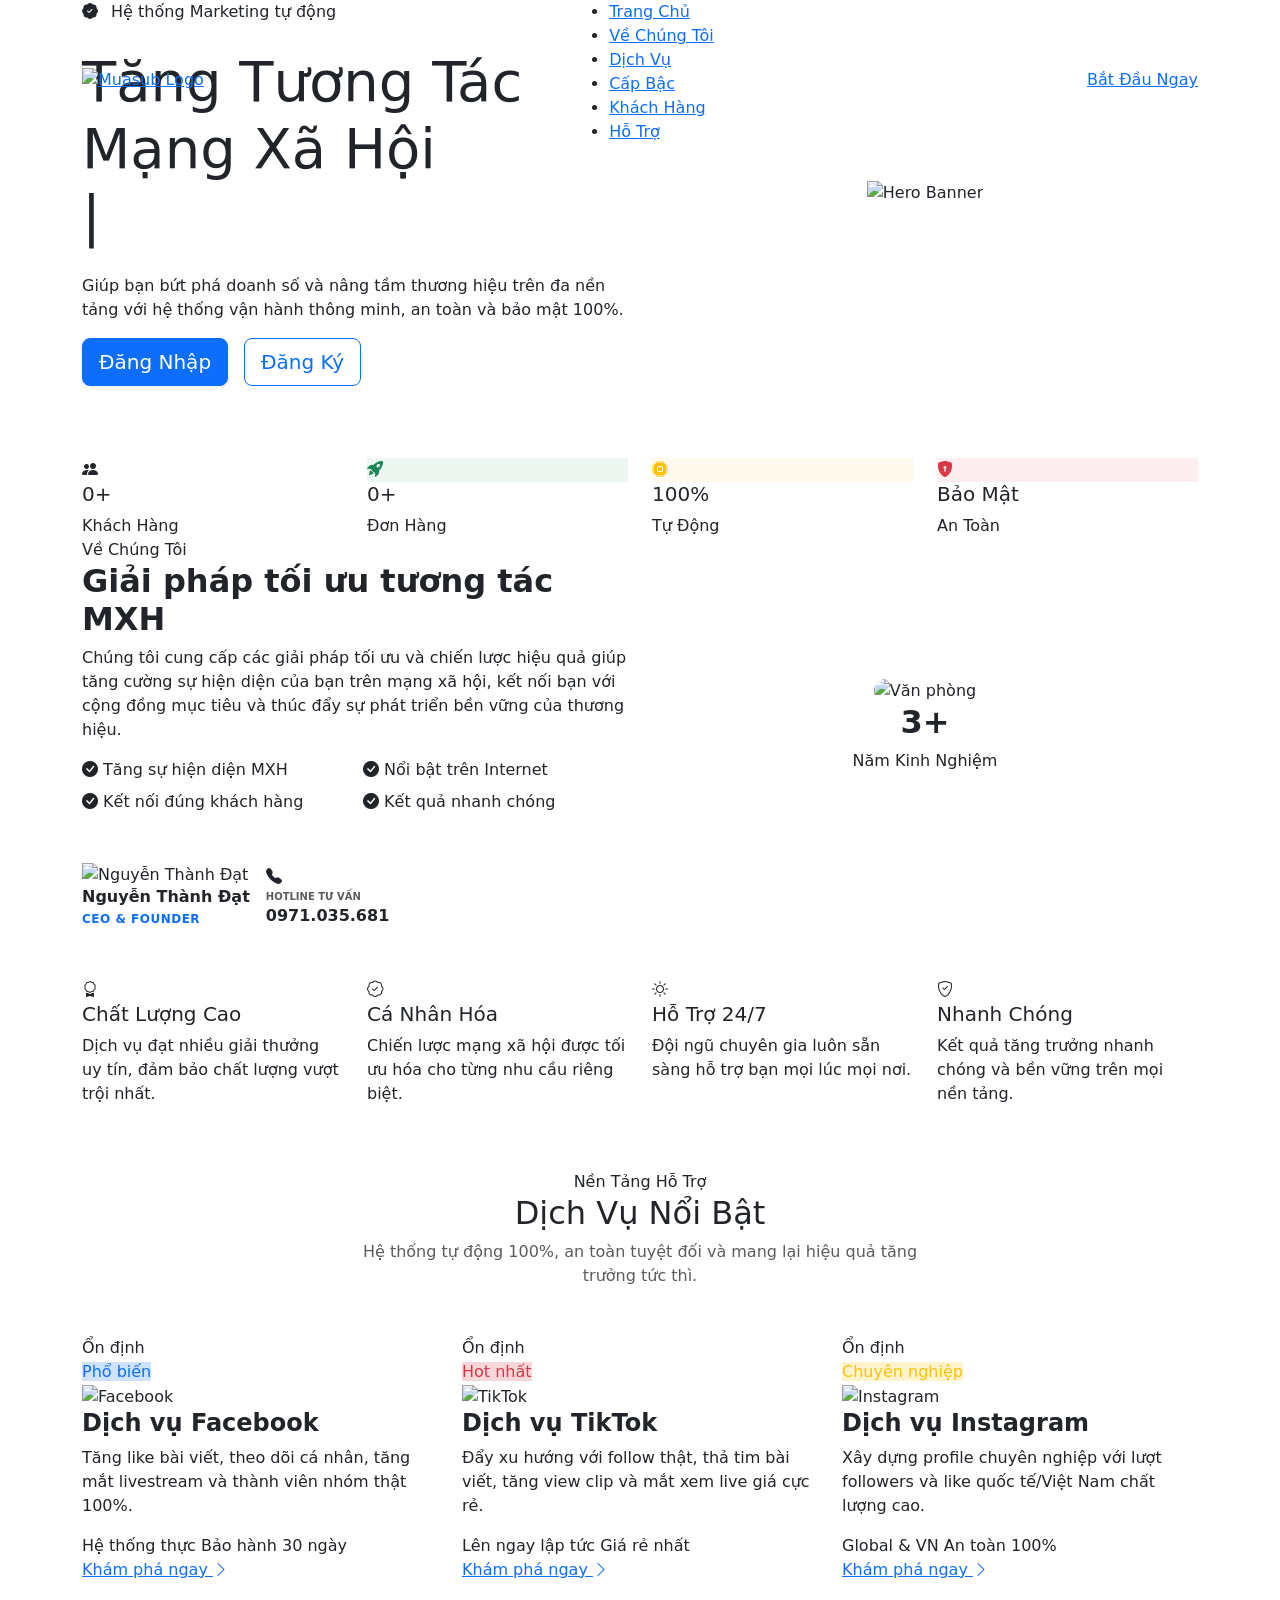
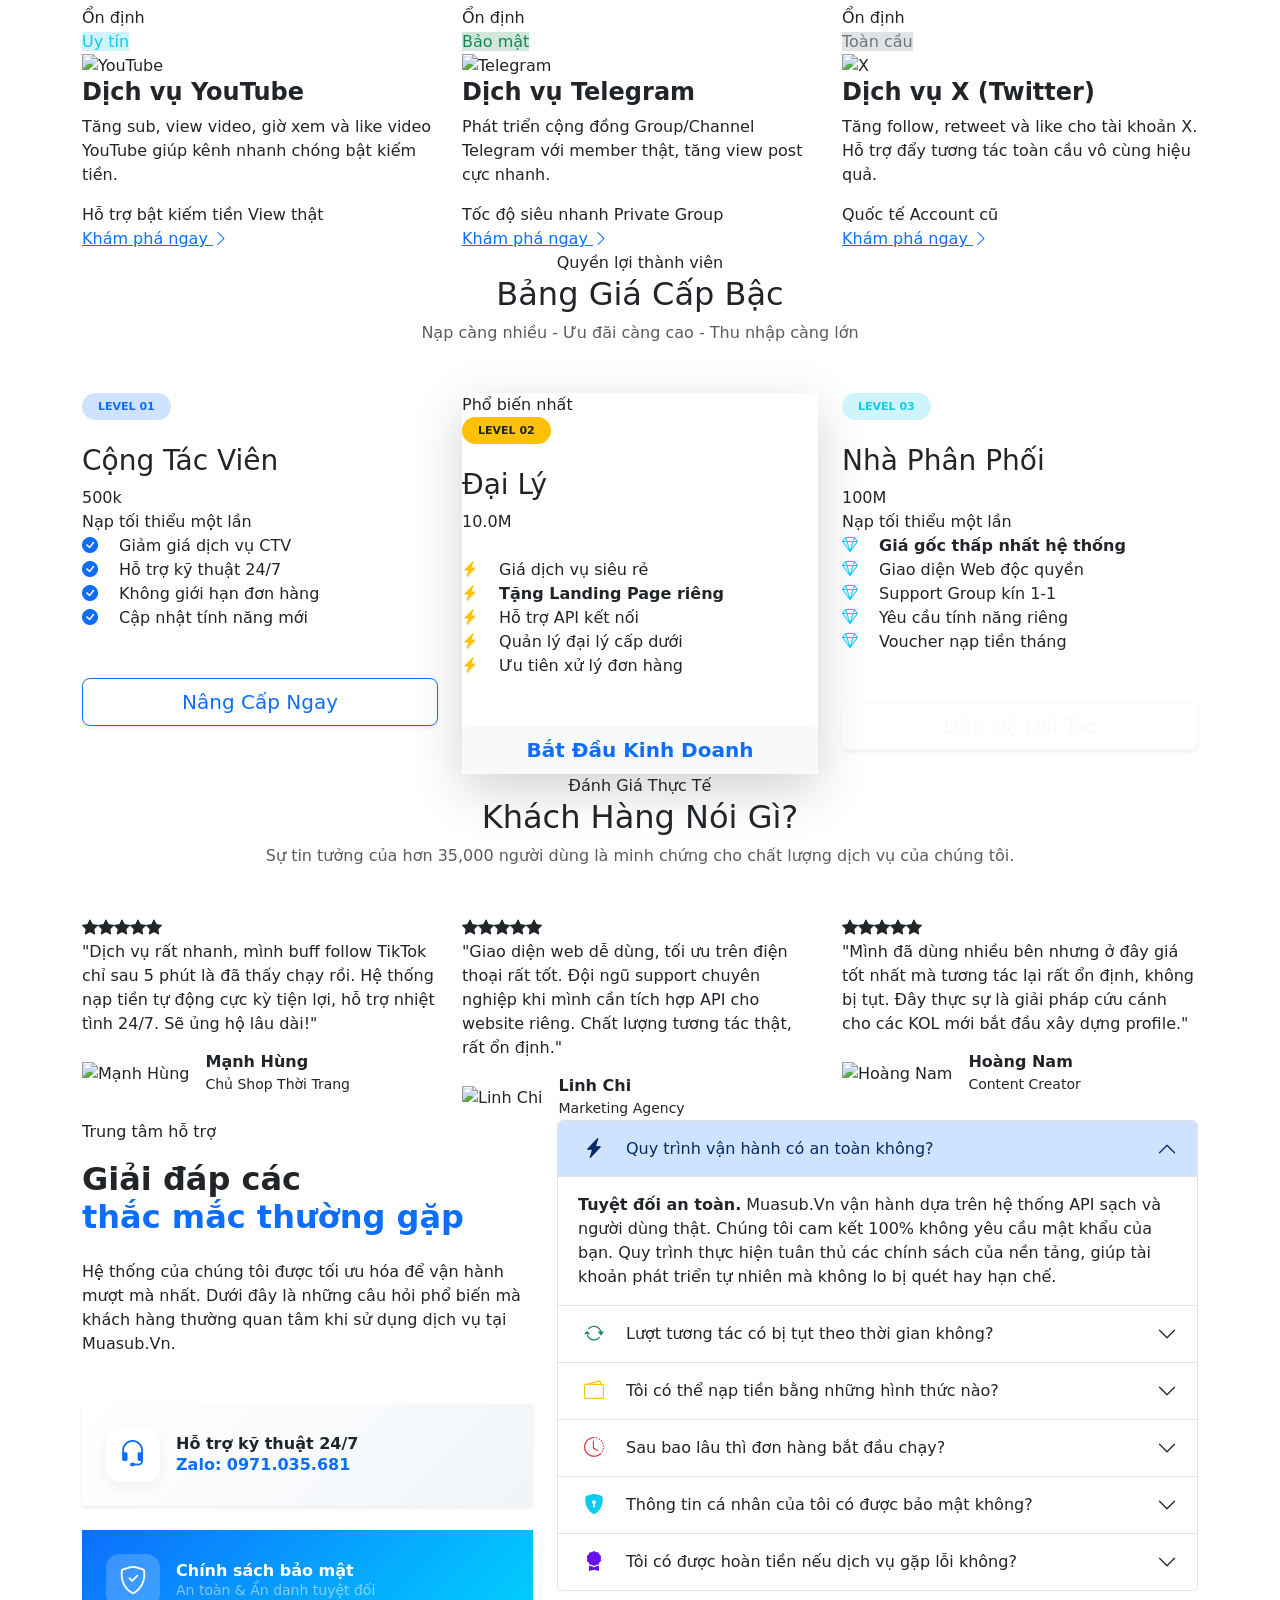
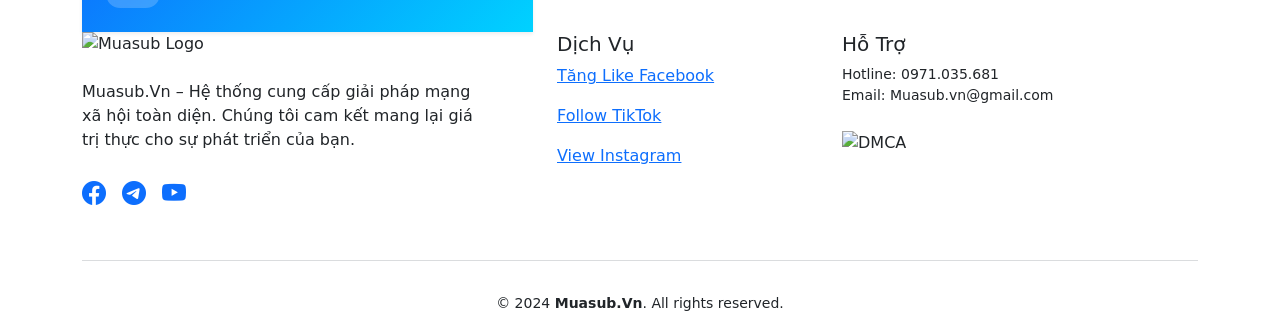
==== index.html @ 865ed797 "Add files via upload" ====
<!DOCTYPE html>
<html lang="vi">

<head>
  <meta charset="utf-8">
  <meta name="viewport" content="width=device-width, initial-scale=1, maximum-scale=1, user-scalable=0" />
  <title>Muasub.Vn – Giải Pháp Tăng Tương Tác Mạng Xã Hội Toàn Diện</title>
  <meta name="description" content="Muasub.Vn là nền tảng cung cấp dịch vụ tăng tương tác mạng xã hội hàng đầu.">
  
  <!-- Fonts: Be Vietnam Pro chuyên nghiệp cho tiếng Việt -->
  <link rel="preconnect" href="https://fonts.googleapis.com">
  <link rel="preconnect" href="https://fonts.gstatic.com" crossorigin>
  <link href="https://fonts.googleapis.com/css2?family=Be+Vietnam+Pro:wght@300;400;500;600;700;800;900&display=swap" rel="stylesheet">

  <!-- Vendor CSS Files -->
  <link href="https://cdn.jsdelivr.net/npm/bootstrap@5.3.3/dist/css/bootstrap.min.css" rel="stylesheet">
  <link href="https://cdn.jsdelivr.net/npm/bootstrap-icons@1.11.3/font/bootstrap-icons.min.css" rel="stylesheet">
  <link href="https://unpkg.com/aos@2.3.1/dist/aos.css" rel="stylesheet">
  <link href="assets/css/style.css" rel="stylesheet">
</head>

<body class="index-page">

  <header id="header" class="header d-flex align-items-center fixed-top">
    <div class="container container-xl d-flex align-items-center justify-content-between">
      <a href="#" class="logo d-flex align-items-center">
        <img src="https://i.imgur.com/Zo077Lm.gif" alt="Muasub Logo" style="max-height: 40px;">
      </a>

      <!-- Mobile Nav Toggle -->
      <div class="d-xl-none d-flex align-items-center">
         <i class="mobile-nav-toggle bi bi-list"></i>
      </div>

      <nav id="navmenu" class="navmenu">
        <i class="mobile-nav-close d-xl-none bi bi-x"></i>
        <ul>
          <li><a href="#hero" class="active"><i class="bi bi-house-door me-2 d-xl-none"></i>Trang Chủ</a></li>
          <li><a href="#about"><i class="bi bi-info-circle me-2 d-xl-none"></i>Về Chúng Tôi</a></li>
          <li><a href="#services"><i class="bi bi-grid me-2 d-xl-none"></i>Dịch Vụ</a></li>
          <li><a href="#pricing"><i class="bi bi-graph-up-arrow me-2 d-xl-none"></i>Cấp Bậc</a></li>
          <li><a href="#testimonials"><i class="bi bi-chat-heart me-2 d-xl-none"></i>Khách Hàng</a></li>
          <li><a href="#faq"><i class="bi bi-question-circle me-2 d-xl-none"></i>Hỗ Trợ</a></li>
          <li class="d-xl-none mt-4"><a href="home" class="btn-getstarted text-white py-3">Bắt Đầu Ngay</a></li>
        </ul>
      </nav>

      <a class="btn-getstarted d-none d-xl-block" href="#">Bắt Đầu Ngay</a>
    </div>
  </header>

  <main class="main">

    <!-- Hero Section -->
    <section id="hero" class="hero section">
      <div class="container" data-aos="fade-up" data-aos-delay="100">
        <div class="row align-items-center">
          <div class="col-lg-6">
            <div class="hero-content">
              <div class="company-badge mb-4">
                <i class="bi bi-patch-check-fill me-2"></i> Hệ thống Marketing tự động
              </div>
              <h1 class="display-4 mb-4">
                Tăng Tương Tác <br> Mạng Xã Hội <br>
                <span class="gradient-text-container">
                    <span id="typing-heading" class="gradient-text"></span><span id="cursor">|</span>
                </span>
              </h1>
              <p class="about-desc">
                Giúp bạn bứt phá doanh số và nâng tầm thương hiệu trên đa nền tảng với hệ thống vận hành thông minh, an toàn và bảo mật 100%.
              </p>
              <div class="hero-buttons d-flex gap-3">
                <a href="auth/login" class="btn btn-primary btn-lg shadow-sm">Đăng Nhập</a>
                <a href="auth/register" class="btn btn-outline-primary btn-lg">Đăng Ký</a>
              </div>
            </div>
          </div>

          <div class="col-lg-6 mt-5 mt-lg-0">
            <div class="hero-image text-center position-relative" data-aos="zoom-in" data-aos-delay="200">
              <img src="https://i.imgur.com/fTsu8jS.jpeg" alt="Hero Banner" class="img-fluid">
            </div>
          </div>
        </div>

        <!-- Stats Section Improved -->
        <div class="row g-3 g-lg-4 mt-4 mt-lg-5">
          <div class="col-6 col-lg-3" data-aos="fade-up" data-aos-delay="300">
            <div class="stat-item">
              <div class="stat-icon-box"><i class="bi bi-people-fill"></i></div>
              <div>
                <h5><span data-purecounter-start="0" data-purecounter-end="35000" class="purecounter">0</span>+</h5>
                <p class="m-0">Khách Hàng</p>
              </div>
            </div>
          </div>
          <div class="col-6 col-lg-3" data-aos="fade-up" data-aos-delay="400">
            <div class="stat-item">
              <div class="stat-icon-box" style="background: rgba(25, 135, 84, 0.08); color: #198754;"><i class="bi bi-rocket-takeoff-fill"></i></div>
              <div>
                <h5><span data-purecounter-start="0" data-purecounter-end="500000" class="purecounter">0</span>+</h5>
                <p class="m-0">Đơn Hàng</p>
              </div>
            </div>
          </div>
          <div class="col-6 col-lg-3" data-aos="fade-up" data-aos-delay="500">
            <div class="stat-item">
              <div class="stat-icon-box" style="background: rgba(255, 193, 7, 0.08); color: #ffc107;"><i class="bi bi-cpu-fill"></i></div>
              <div>
                <h5>100%</h5>
                <p class="m-0">Tự Động</p>
              </div>
            </div>
          </div>
          <div class="col-6 col-lg-3" data-aos="fade-up" data-aos-delay="600">
            <div class="stat-item">
              <div class="stat-icon-box" style="background: rgba(220, 53, 69, 0.08); color: #dc3545;"><i class="bi bi-shield-lock-fill"></i></div>
              <div>
                <h5>Bảo Mật</h5>
                <p class="m-0">An Toàn</p>
              </div>
            </div>
          </div>
        </div>
      </div>
    </section>

    <!-- About Us Section -->
    <section id="about" class="section">
        <div class="container">
            <div class="row align-items-center">
                <div class="col-lg-6" data-aos="fade-right">
                    <span class="about-subtitle">Về Chúng Tôi</span>
                    <h2 class="about-title fw-bold">Giải pháp tối ưu tương tác MXH</h2>
                    <p class="about-desc">Chúng tôi cung cấp các giải pháp tối ưu và chiến lược hiệu quả giúp tăng cường sự hiện diện của bạn trên mạng xã hội, kết nối bạn với cộng đồng mục tiêu và thúc đẩy sự phát triển bền vững của thương hiệu.</p>
                    
                    <div class="row mb-5 g-3">
                        <div class="col-md-6 col-12">
                            <div class="check-list-item mb-2"><i class="bi bi-check-circle-fill"></i> Tăng sự hiện diện MXH</div>
                            <div class="check-list-item"><i class="bi bi-check-circle-fill"></i> Kết nối đúng khách hàng</div>
                        </div>
                        <div class="col-md-6 col-12">
                            <div class="check-list-item mb-2"><i class="bi bi-check-circle-fill"></i> Nổi bật trên Internet</div>
                            <div class="check-list-item"><i class="bi bi-check-circle-fill"></i> Kết quả nhanh chóng</div>
                        </div>
                    </div>

                    <div class="d-flex flex-wrap gap-3 align-items-center justify-content-center justify-content-lg-start">
                        <div class="profile-info-card">
                            <img src="https://i.imgur.com/R5rKnMP.jpeg" alt="Nguyễn Thành Đạt">
                            <div>
                                <h6 class="mb-0 fw-bold">Nguyễn Thành Đạt</h6>
                                <small class="text-primary fw-bold" style="font-size: 12px; letter-spacing: 0.5px;">CEO & FOUNDER</small>
                            </div>
                        </div>
                        <div class="contact-info-card">
                            <div class="icon-box"><i class="bi bi-telephone-fill"></i></div>
                            <div>
                                <small class="text-muted d-block" style="font-size: 10px; text-transform: uppercase; font-weight: 700;">Hotline tư vấn</small>
                                <span class="fw-bold text-dark">0971.035.681</span>
                            </div>
                        </div>
                    </div>
                </div>
                
                <div class="col-lg-6 mt-5 mt-lg-0" data-aos="fade-left">
                    <div class="hero-image text-center aos-init aos-animate" style="position: relative;">
                        <img src="https://i.imgur.com/WOaCtv7.jpeg" alt="Văn phòng" class="img-fluid" style="border-radius: 40px; box-shadow: var(--shadow-lg);">
                        <div class="experience-box" data-aos="zoom-in" data-aos-delay="300" style="bottom: 20px; right: 20px;">
                            <h2 class="fw-bold">3+</h2>
                            <p>Năm Kinh Nghiệm</p>
                        </div>
                    </div>
                </div>
            </div>
        </div>
    </section>

    <!-- Image Features Section -->
    <section class="section py-5 light-background">
        <div class="container">
            <div class="row g-4">
                <div class="col-lg-3 col-md-6" data-aos="fade-up" data-aos-delay="100">
                    <div class="feature-item-card f-yellow">
                        <div class="feature-icon-wrapper"><i class="bi bi-award"></i></div>
                        <h5>Chất Lượng Cao</h5>
                        <p>Dịch vụ đạt nhiều giải thưởng uy tín, đảm bảo chất lượng vượt trội nhất.</p>
                    </div>
                </div>
                <div class="col-lg-3 col-md-6" data-aos="fade-up" data-aos-delay="200">
                    <div class="feature-item-card f-blue">
                        <div class="feature-icon-wrapper"><i class="bi bi-patch-check"></i></div>
                        <h5>Cá Nhân Hóa</h5>
                        <p>Chiến lược mạng xã hội được tối ưu hóa cho từng nhu cầu riêng biệt.</p>
                    </div>
                </div>
                <div class="col-lg-3 col-md-6" data-aos="fade-up" data-aos-delay="300">
                    <div class="feature-item-card f-green">
                        <div class="feature-icon-wrapper"><i class="bi bi-brightness-high"></i></div>
                        <h5>Hỗ Trợ 24/7</h5>
                        <p>Đội ngũ chuyên gia luôn sẵn sàng hỗ trợ bạn mọi lúc mọi nơi.</p>
                    </div>
                </div>
                <div class="col-lg-3 col-md-6" data-aos="fade-up" data-aos-delay="400">
                    <div class="feature-item-card f-pink">
                        <div class="feature-icon-wrapper"><i class="bi bi-shield-check"></i></div>
                        <h5>Nhanh Chóng</h5>
                        <p>Kết quả tăng trưởng nhanh chóng và bền vững trên mọi nền tảng.</p>
                    </div>
                </div>
            </div>
        </div>
    </section>

    <!-- Services Section IMPROVED -->
    <section id="services" class="section">
      <div class="container">
        <div class="section-title text-center mb-5" data-aos="fade-up">
          <span class="about-subtitle">Nền Tảng Hỗ Trợ</span>
          <h2>Dịch Vụ Nổi Bật</h2>
          <p class="text-muted mx-auto" style="max-width: 600px;">Hệ thống tự động 100%, an toàn tuyệt đối và mang lại hiệu quả tăng trưởng tức thì.</p>
        </div>
        
        <div class="row g-4">
          <!-- Facebook -->
          <div class="col-lg-4 col-md-6" data-aos="fade-up" data-aos-delay="100">
            <div class="service-card-wrapper fb-card">
              <div class="system-status"><span class="status-dot"></span> Ổn định</div>
              <span class="service-badge bg-primary-subtle text-primary">Phổ biến</span>
              <div class="service-icon-box">
                <img src="https://i.imgur.com/NgcJy8q.gif" alt="Facebook" style="width: 60px; height: 60px; object-fit: contain;">
              </div>
              <h4 class="fw-bold mb-2">Dịch vụ Facebook</h4>
              <p class="about-desc">Tăng like bài viết, theo dõi cá nhân, tăng mắt livestream và thành viên nhóm thật 100%.</p>
              <div class="service-tag-container">
                  <span class="service-tag">Hệ thống thực</span>
                  <span class="service-tag">Bảo hành 30 ngày</span>
              </div>
              <a href="#" class="btn-service">Khám phá ngay <i class="bi bi-chevron-right fs-xs"></i></a>
            </div>
          </div>
          
          <!-- TikTok -->
          <div class="col-lg-4 col-md-6" data-aos="fade-up" data-aos-delay="200">
            <div class="service-card-wrapper tt-card">
              <div class="system-status"><span class="status-dot"></span> Ổn định</div>
              <span class="service-badge bg-danger-subtle text-danger">Hot nhất</span>
              <div class="service-icon-box">
                <img src="https://i.imgur.com/4GEYkR4.gif" alt="TikTok" style="width: 60px; height: 60px; object-fit: contain;">
              </div>
              <h4 class="fw-bold mb-2">Dịch vụ TikTok</h4>
              <p class="about-desc">Đẩy xu hướng với follow thật, thả tim bài viết, tăng view clip và mắt xem live giá cực rẻ.</p>
              <div class="service-tag-container">
                  <span class="service-tag">Lên ngay lập tức</span>
                  <span class="service-tag">Giá rẻ nhất</span>
              </div>
              <a href="#" class="btn-service">Khám phá ngay <i class="bi bi-chevron-right"></i></a>
            </div>
          </div>

          <!-- Instagram -->
          <div class="col-lg-4 col-md-6" data-aos="fade-up" data-aos-delay="300">
            <div class="service-card-wrapper ig-card">
              <div class="system-status"><span class="status-dot"></span> Ổn định</div>
              <span class="service-badge bg-warning-subtle text-warning">Chuyên nghiệp</span>
              <div class="service-icon-box">
                <img src="https://i.imgur.com/5xdzrzh.gif" alt="Instagram" style="width: 60px; height: 60px; object-fit: contain;">
              </div>
              <h4 class="fw-bold mb-2">Dịch vụ Instagram</h4>
              <p class="about-desc">Xây dựng profile chuyên nghiệp với lượt followers và like quốc tế/Việt Nam chất lượng cao.</p>
              <div class="service-tag-container">
                  <span class="service-tag">Global & VN</span>
                  <span class="service-tag">An toàn 100%</span>
              </div>
              <a href="#" class="btn-service">Khám phá ngay <i class="bi bi-chevron-right"></i></a>
            </div>
          </div>

          <!-- YouTube -->
          <div class="col-lg-4 col-md-6" data-aos="fade-up" data-aos-delay="400">
            <div class="service-card-wrapper yt-card">
              <div class="system-status"><span class="status-dot"></span> Ổn định</div>
              <span class="service-badge bg-info-subtle text-info">Uy tín</span>
              <div class="service-icon-box">
                <img src="https://i.imgur.com/peSWmZn.gif" alt="YouTube" style="width: 60px; height: 60px; object-fit: contain;">
              </div>
              <h4 class="fw-bold mb-2">Dịch vụ YouTube</h4>
              <p class="about-desc">Tăng sub, view video, giờ xem và like video YouTube giúp kênh nhanh chóng bật kiếm tiền.</p>
              <div class="service-tag-container">
                  <span class="service-tag">Hỗ trợ bật kiếm tiền</span>
                  <span class="service-tag">View thật</span>
              </div>
              <a href="#" class="btn-service">Khám phá ngay <i class="bi bi-chevron-right"></i></a>
            </div>
          </div>

          <!-- Telegram -->
          <div class="col-lg-4 col-md-6" data-aos="fade-up" data-aos-delay="500">
            <div class="service-card-wrapper tele-card">
              <div class="system-status"><span class="status-dot"></span> Ổn định</div>
              <span class="service-badge bg-success-subtle text-success">Bảo mật</span>
              <div class="service-icon-box">
                <img src="https://i.imgur.com/xjMly6T.gif" alt="Telegram" style="width: 60px; height: 60px; object-fit: contain;">
              </div>
              <h4 class="fw-bold mb-2">Dịch vụ Telegram</h4>
              <p class="about-desc">Phát triển cộng đồng Group/Channel Telegram với member thật, tăng view post cực nhanh.</p>
              <div class="service-tag-container">
                  <span class="service-tag">Tốc độ siêu nhanh</span>
                  <span class="service-tag">Private Group</span>
              </div>
              <a href="#" class="btn-service">Khám phá ngay <i class="bi bi-chevron-right"></i></a>
            </div>
          </div>

          <!-- Twitter / X -->
          <div class="col-lg-4 col-md-6" data-aos="fade-up" data-aos-delay="600">
            <div class="service-card-wrapper x-card">
              <div class="system-status"><span class="status-dot"></span> Ổn định</div>
              <span class="service-badge bg-secondary-subtle text-secondary">Toàn cầu</span>
              <div class="service-icon-box">
                <img src="https://i.imgur.com/UQSfP1q.gif" alt="X" style="width: 60px; height: 60px; object-fit: contain;">
              </div>
              <h4 class="fw-bold mb-2">Dịch vụ X (Twitter)</h4>
              <p class="about-desc">Tăng follow, retweet và like cho tài khoản X. Hỗ trợ đẩy tương tác toàn cầu vô cùng hiệu quả.</p>
              <div class="service-tag-container">
                  <span class="service-tag">Quốc tế</span>
                  <span class="service-tag">Account cũ</span>
              </div>
              <a href="#" class="btn-service">Khám phá ngay <i class="bi bi-chevron-right"></i></a>
            </div>
          </div>
        </div>
      </div>
    </section>

    <!-- Pricing Section -->
    <section id="pricing" class="section light-background">
      <div class="container">
        <div class="section-title text-center mb-5" data-aos="fade-up">
          <span class="about-subtitle">Quyền lợi thành viên</span>
          <h2>Bảng Giá Cấp Bậc</h2>
          <p class="text-muted">Nạp càng nhiều - Ưu đãi càng cao - Thu nhập càng lớn</p>
        </div>
        <div class="row g-4 justify-content-center align-items-stretch">
          
          <!-- CTV -->
          <div class="col-lg-4 col-md-6" data-aos="fade-up" data-aos-delay="100">
            <div class="pricing-card">
              <div class="mb-4">
                  <span class="badge bg-primary-subtle text-primary px-3 py-2 rounded-pill fw-bold" style="font-size: 11px;">LEVEL 01</span>
              </div>
              <h3>Cộng Tác Viên</h3>
              <div class="price">500k</div>
              <span class="nạp-tối-thiểu">Nạp tối thiểu một lần</span>
              <ul class="list-unstyled mb-5">
                <li><i class="bi bi-check-circle-fill text-primary me-3"></i> Giảm giá dịch vụ CTV</li>
                <li><i class="bi bi-check-circle-fill text-primary me-3"></i> Hỗ trợ kỹ thuật 24/7</li>
                <li><i class="bi bi-check-circle-fill text-primary me-3"></i> Không giới hạn đơn hàng</li>
                <li><i class="bi bi-check-circle-fill text-primary me-3"></i> Cập nhật tính năng mới</li>
              </ul>
              <a href="#" class="btn btn-outline-primary w-100 btn-lg mt-auto shadow-sm">Nâng Cấp Ngay</a>
            </div>
          </div>

          <!-- Đại Lý -->
          <div class="col-lg-4 col-md-6" data-aos="fade-up" data-aos-delay="200">
            <div class="pricing-card popular shadow-lg">
              <div class="popular-badge">Phổ biến nhất</div>
              <div class="mb-4">
                  <span class="badge bg-warning text-dark px-3 py-2 rounded-pill fw-bold" style="font-size: 11px;">LEVEL 02</span>
              </div>
              <h3>Đại Lý</h3>
              <div class="price">10.0M</div>
              <span class="nạp-tối-thiểu text-white-50">Nạp tối thiểu một lần</span>
              <ul class="list-unstyled mb-5">
                <li><i class="bi bi-lightning-charge-fill text-warning me-3"></i> Giá dịch vụ siêu rẻ</li>
                <li><i class="bi bi-lightning-charge-fill text-warning me-3"></i> <b>Tặng Landing Page riêng</b></li>
                <li><i class="bi bi-lightning-charge-fill text-warning me-3"></i> Hỗ trợ API kết nối</li>
                <li><i class="bi bi-lightning-charge-fill text-warning me-3"></i> Quản lý đại lý cấp dưới</li>
                <li><i class="bi bi-lightning-charge-fill text-warning me-3"></i> Ưu tiên xử lý đơn hàng</li>
              </ul>
              <a href="#" class="btn btn-light w-100 btn-lg text-primary mt-auto fw-bold">Bắt Đầu Kinh Doanh</a>
            </div>
          </div>

          <!-- Nhà Phân Phối -->
          <div class="col-lg-4 col-md-6" data-aos="fade-up" data-aos-delay="300">
            <div class="pricing-card exclusive">
              <div class="mb-4">
                  <span class="badge bg-info-subtle text-info px-3 py-2 rounded-pill fw-bold" style="font-size: 11px;">LEVEL 03</span>
              </div>
              <h3>Nhà Phân Phối</h3>
              <div class="price">100M</div>
              <span class="nạp-tối-thiểu">Nạp tối thiểu một lần</span>
              <ul class="list-unstyled mb-5">
                <li><i class="bi bi-gem text-info me-3"></i> <b>Giá gốc thấp nhất hệ thống</b></li>
                <li><i class="bi bi-gem text-info me-3"></i> Giao diện Web độc quyền</li>
                <li><i class="bi bi-gem text-info me-3"></i> Support Group kín 1-1</li>
                <li><i class="bi bi-gem text-info me-3"></i> Yêu cầu tính năng riêng</li>
                <li><i class="bi bi-gem text-info me-3"></i> Voucher nạp tiền tháng</li>
              </ul>
              <a href="#" class="btn btn-outline-light w-100 btn-lg mt-auto shadow-sm">Liên Hệ Đối Tác</a>
            </div>
          </div>
          
        </div>
      </div>
    </section>

    <!-- Testimonials Section -->
    <section id="testimonials" class="section">
      <div class="container">
        <div class="section-title text-center mb-5" data-aos="fade-up">
          <span class="about-subtitle">Đánh Giá Thực Tế</span>
          <h2>Khách Hàng Nói Gì?</h2>
          <p class="text-muted">Sự tin tưởng của hơn 35,000 người dùng là minh chứng cho chất lượng dịch vụ của chúng tôi.</p>
        </div>
        <div class="row g-4">
          <div class="col-lg-4" data-aos="fade-up" data-aos-delay="100">
            <div class="testimonial-item">
              <div class="stars">
                <i class="bi bi-star-fill"></i><i class="bi bi-star-fill"></i><i class="bi bi-star-fill"></i><i class="bi bi-star-fill"></i><i class="bi bi-star-fill"></i>
              </div>
              <p>"Dịch vụ rất nhanh, mình buff follow TikTok chỉ sau 5 phút là đã thấy chạy rồi. Hệ thống nạp tiền tự động cực kỳ tiện lợi, hỗ trợ nhiệt tình 24/7. Sẽ ủng hộ lâu dài!"</p>
              <div class="user-info d-flex align-items-center gap-3">
                <img src="https://i.pravatar.cc/150?u=a1" alt="Mạnh Hùng">
                <div>
                  <h6 class="m-0 fw-bold">Mạnh Hùng</h6>
                  <small>Chủ Shop Thời Trang</small>
                </div>
              </div>
            </div>
          </div>
          <div class="col-lg-4" data-aos="fade-up" data-aos-delay="200">
            <div class="testimonial-item">
              <div class="stars">
                <i class="bi bi-star-fill"></i><i class="bi bi-star-fill"></i><i class="bi bi-star-fill"></i><i class="bi bi-star-fill"></i><i class="bi bi-star-fill"></i>
              </div>
              <p>"Giao diện web dễ dùng, tối ưu trên điện thoại rất tốt. Đội ngũ support chuyên nghiệp khi mình cần tích hợp API cho website riêng. Chất lượng tương tác thật, rất ổn định."</p>
              <div class="user-info d-flex align-items-center gap-3">
                <img src="https://i.pravatar.cc/150?u=a2" alt="Linh Chi">
                <div>
                  <h6 class="m-0 fw-bold">Linh Chi</h6>
                  <small>Marketing Agency</small>
                </div>
              </div>
            </div>
          </div>
          <div class="col-lg-4" data-aos="fade-up" data-aos-delay="300">
            <div class="testimonial-item">
              <div class="stars">
                <i class="bi bi-star-fill"></i><i class="bi bi-star-fill"></i><i class="bi bi-star-fill"></i><i class="bi bi-star-fill"></i><i class="bi bi-star-fill"></i>
              </div>
              <p>"Mình đã dùng nhiều bên nhưng ở đây giá tốt nhất mà tương tác lại rất ổn định, không bị tụt. Đây thực sự là giải pháp cứu cánh cho các KOL mới bắt đầu xây dựng profile."</p>
              <div class="user-info d-flex align-items-center gap-3">
                <img src="https://i.pravatar.cc/150?u=a3" alt="Hoàng Nam">
                <div>
                  <h6 class="m-0 fw-bold">Hoàng Nam</h6>
                  <small>Content Creator</small>
                </div>
              </div>
            </div>
          </div>
        </div>
      </div>
    </section>

    <!-- FAQ Section IMPROVED -->
    <section id="faq" class="section light-background">
      <div class="container">
        <div class="row gy-5">
            <div class="col-lg-5" data-aos="fade-up">
                <div class="company-badge mb-3">Trung tâm hỗ trợ</div>
                <h2 class="faq-title fw-bold mb-4">Giải đáp các <span class="text-primary d-md-block">thắc mắc thường gặp</span></h2>
                <p class="faq-subtitle mb-5">Hệ thống của chúng tôi được tối ưu hóa để vận hành mượt mà nhất. Dưới đây là những câu hỏi phổ biến mà khách hàng thường quan tâm khi sử dụng dịch vụ tại Muasub.Vn.</p>
                
                <div class="contact-info-card border-0 shadow-sm p-4 mb-4" style="background: linear-gradient(135deg, #ffffff 0%, #f1f5f9 100%);">
                  <div class="d-flex align-items-center gap-3">
                    <div class="icon-box fs-3 text-primary flex-shrink-0" style="width: 54px; height: 54px; background: white; border-radius: 14px; display: flex; align-items: center; justify-content: center; box-shadow: 0 5px 15px rgba(0,0,0,0.05);"><i class="bi bi-headset"></i></div>
                    <div>
                      <h6 class="m-0 fw-bold">Hỗ trợ kỹ thuật 24/7</h6>
                      <p class="m-0 text-primary fw-bold">Zalo: 0971.035.681</p>
                    </div>
                  </div>
                </div>

                <div class="contact-info-card border-0 shadow-sm p-4" style="background: linear-gradient(135deg, #0d6efd 0%, #00d2ff 100%);">
                    <div class="d-flex align-items-center gap-3 text-white">
                      <div class="icon-box fs-3 text-primary flex-shrink-0" style="width: 54px; height: 54px; background: rgba(255,255,255,0.2); border-radius: 14px; display: flex; align-items: center; justify-content: center; backdrop-filter: blur(5px); color: white !important;"><i class="bi bi-shield-check"></i></div>
                      <div>
                        <h6 class="m-0 fw-bold">Chính sách bảo mật</h6>
                        <p class="m-0 text-white-50 small">An toàn & Ẩn danh tuyệt đối</p>
                      </div>
                    </div>
                </div>
            </div>

            <div class="col-lg-7" data-aos="fade-up" data-aos-delay="100">
                <div class="accordion accordion-custom" id="faqAccordion">
                    <!-- Q1 -->
                    <div class="accordion-item">
                        <h2 class="accordion-header">
                            <button class="accordion-button" type="button" data-bs-toggle="collapse" data-bs-target="#f1">
                                <div class="icon-box me-3 fs-5" style="width: 32px; display: flex; justify-content: center; color: var(--primary-color);"><i class="bi bi-lightning-charge-fill"></i></div>
                                Quy trình vận hành có an toàn không?
                            </button>
                        </h2>
                        <div id="f1" class="accordion-collapse collapse show" data-bs-parent="#faqAccordion">
                            <div class="accordion-body">
                                <strong>Tuyệt đối an toàn.</strong> Muasub.Vn vận hành dựa trên hệ thống API sạch và người dùng thật. Chúng tôi cam kết 100% không yêu cầu mật khẩu của bạn. Quy trình thực hiện tuân thủ các chính sách của nền tảng, giúp tài khoản phát triển tự nhiên mà không lo bị quét hay hạn chế.
                            </div>
                        </div>
                    </div>
                    <!-- Q2 -->
                    <div class="accordion-item">
                        <h2 class="accordion-header">
                            <button class="accordion-button collapsed" type="button" data-bs-toggle="collapse" data-bs-target="#f2">
                                <div class="icon-box me-3 fs-5" style="width: 32px; display: flex; justify-content: center; color: #198754;"><i class="bi bi-arrow-repeat"></i></div>
                                Lượt tương tác có bị tụt theo thời gian không?
                            </button>
                        </h2>
                        <div id="f2" class="accordion-collapse collapse" data-bs-parent="#faqAccordion">
                            <div class="accordion-body">
                                Tùy vào gói dịch vụ (Server) bạn chọn, chúng tôi có các chế độ bảo hành khác nhau. Với các gói "Premium", nếu có hiện tượng tụt lượt tương tác quá mức quy định, hệ thống sẽ tự động bù lại (Refill) hoàn toàn miễn phí trong thời hạn bảo hành. Bạn có thể nhấn nút "Bảo hành" ngay trong lịch sử đơn hàng.
                            </div>
                        </div>
                    </div>
                    <!-- Q3 -->
                    <div class="accordion-item">
                        <h2 class="accordion-header">
                            <button class="accordion-button collapsed" type="button" data-bs-toggle="collapse" data-bs-target="#f3">
                                <div class="icon-box me-3 fs-5" style="width: 32px; display: flex; justify-content: center; color: #ffc107;"><i class="bi bi-wallet2"></i></div>
                                Tôi có thể nạp tiền bằng những hình thức nào?
                            </button>
                        </h2>
                        <div id="f3" class="accordion-collapse collapse" data-bs-parent="#faqAccordion">
                            <div class="accordion-body">
                                Chúng tôi hỗ trợ nạp tiền tự động qua <strong>Ngân hàng (Chuyển khoản 24/7)</strong> và <strong>Ví điện tử Momo</strong>. Hệ thống của Muasub.Vn xử lý nạp tiền tự động 100%. Tiền sẽ được cộng vào tài khoản của bạn chỉ sau 30 giây đến 2 phút kể từ khi bạn thực hiện giao dịch đúng cú pháp.
                            </div>
                        </div>
                    </div>
                    <!-- Q4 -->
                    <div class="accordion-item">
                        <h2 class="accordion-header">
                            <button class="accordion-button collapsed" type="button" data-bs-toggle="collapse" data-bs-target="#f4">
                                <div class="icon-box me-3 fs-5" style="width: 32px; display: flex; justify-content: center; color: #dc3545;"><i class="bi bi-clock-history"></i></div>
                                Sau bao lâu thì đơn hàng bắt đầu chạy?
                            </button>
                        </h2>
                        <div id="f4" class="accordion-collapse collapse" data-bs-parent="#faqAccordion">
                            <div class="accordion-body">
                                Thông thường, đơn hàng sẽ được kích hoạt ngay lập tức sau 1-5 phút. Một số dịch vụ đặc thù có thể mất nhiều thời gian hơn để chuẩn bị hệ thống (tối đa 24h). Bạn có thể dễ dàng theo dõi trạng thái đơn hàng (Đang chạy, Đã hoàn thành, Chờ xử lý) ngay tại trang quản lý cá nhân.
                            </div>
                        </div>
                    </div>
                    <!-- Q5 -->
                    <div class="accordion-item">
                        <h2 class="accordion-header">
                            <button class="accordion-button collapsed" type="button" data-bs-toggle="collapse" data-bs-target="#f5">
                                <div class="icon-box me-3 fs-5" style="width: 32px; display: flex; justify-content: center; color: #0dcaf0;"><i class="bi bi-shield-lock-fill"></i></div>
                                Thông tin cá nhân của tôi có được bảo mật không?
                            </button>
                        </h2>
                        <div id="f5" class="accordion-collapse collapse" data-bs-parent="#faqAccordion">
                            <div class="accordion-body">
                                <strong>Chắc chắn có.</strong> Bảo mật thông tin khách hàng là ưu tiên hàng đầu của chúng tôi. Mọi dữ liệu về tài khoản, đơn hàng và lịch sử giao dịch đều được mã hóa bằng công nghệ SSL và cam kết không bao giờ cung cấp cho bên thứ ba. Bạn hoàn toàn có thể yên tâm sử dụng dịch vụ ẩn danh.
                            </div>
                        </div>
                    </div>
                    <!-- Q6 -->
                    <div class="accordion-item">
                        <h2 class="accordion-header">
                            <button class="accordion-button collapsed" type="button" data-bs-toggle="collapse" data-bs-target="#f6">
                                <div class="icon-box me-3 fs-5" style="width: 32px; display: flex; justify-content: center; color: #6610f2;"><i class="bi bi-award-fill"></i></div>
                                Tôi có được hoàn tiền nếu dịch vụ gặp lỗi không?
                            </button>
                        </h2>
                        <div id="f6" class="accordion-collapse collapse" data-bs-parent="#faqAccordion">
                            <div class="accordion-body">
                                Trong trường hợp hệ thống gặp sự cố không thể hoàn thành đơn hàng của bạn, chúng tôi sẽ thực hiện hoàn lại tiền vào tài khoản hệ thống cho bạn tương ứng với số lượng dịch vụ chưa được thực hiện. Muasub.Vn luôn đặt quyền lợi của khách hàng lên hàng đầu để xây dựng sự tin tưởng lâu dài.
                            </div>
                        </div>
                    </div>
                </div>
            </div>
        </div>
      </div>
    </section>

  </main>

  <footer id="footer" class="footer">
    <div class="container">
      <div class="row gy-4">
        <div class="col-lg-5 col-md-12 text-center text-md-start">
          <img src="https://i.imgur.com/Zo077Lm.gif" height="45" alt="Muasub Logo" class="mb-4">
          <p class="pe-lg-5">Muasub.Vn – Hệ thống cung cấp giải pháp mạng xã hội toàn diện. Chúng tôi cam kết mang lại giá trị thực cho sự phát triển của bạn.</p>
          <div class="social-links d-flex justify-content-center justify-content-md-start gap-3 mt-4">
            <a href="#" class="fs-4"><i class="bi bi-facebook"></i></a>
            <a href="#" class="bi bi-telegram fs-4"></a>
            <a href="#" class="bi bi-youtube fs-4"></a>
          </div>
        </div>
        <div class="col-lg-3 col-6">
          <h5>Dịch Vụ</h5>
          <ul class="list-unstyled">
            <li class="mb-3"><a href="#">Tăng Like Facebook</a></li>
            <li class="mb-3"><a href="#">Follow TikTok</a></li>
            <li class="mb-3"><a href="#">View Instagram</a></li>
          </ul>
        </div>
        <div class="col-lg-3 col-6">
          <h5>Hỗ Trợ</h5>
          <p class="small mb-4">Hotline: 0971.035.681<br>
          Email: Muasub.vn@gmail.com</p>
          <img src="https://images.dmca.com/Badges/dmca_protected_sml_120n.png?ID=ed1a2a46-88d4-4c4d-9d93-3d0263301a2c" alt="DMCA">
        </div>
      </div>
      <hr class="mt-5 border-secondary opacity-25">
      <div class="text-center pt-3">
        <p class="small m-0">© 2024 <strong>Muasub.Vn</strong>. All rights reserved.</p>
      </div>
    </div>
  </footer>

  <!-- Scripts -->
  <script src="https://cdn.jsdelivr.net/npm/bootstrap@5.3.3/dist/js/bootstrap.bundle.min.js"></script>
  <script src="https://unpkg.com/aos@2.3.1/dist/aos.js"></script>
  <script src="https://cdn.jsdelivr.net/npm/@srexi/purecounterjs/dist/purecounter_vanilla.js"></script>

  <script>
    document.addEventListener('DOMContentLoaded', function() {
        // Hiện trang sau khi load xong để tránh FOUC (Flash of Unstyled Content)
        window.requestAnimationFrame(() => {
          document.body.classList.add('loaded');
        });

        // Init AOS - Fix lỗi mobile hiện quá nhanh bằng cách bật AOS cho mobile 
        // và tinh chỉnh offset hợp lý
        AOS.init({ 
            duration: 1000, 
            easing: 'cubic-bezier(0.16, 1, 0.3, 1)', 
            once: true,
            offset: 120, // Chỉ hiện khi cuộn qua phần tử 120px
            delay: 50,
            disable: false // Bật AOS cho tất cả thiết bị để đảm bảo tính nhất quán
        });

        // Init PureCounter
        new PureCounter();

        // Header scroll effect
        const header = document.querySelector('#header');
        window.addEventListener('scroll', () => {
            if (window.scrollY > 50) {
                header.classList.add('scrolled');
            } else {
                header.classList.remove('scrolled');
            }
        }, { passive: true });

        // Mobile Nav Toggle Logic
        const mobileNavToggle = document.querySelector('.mobile-nav-toggle');
        const mobileNavClose = document.querySelector('.mobile-nav-close');
        const navMenu = document.querySelector('#navmenu');
        
        if (mobileNavToggle) {
          mobileNavToggle.addEventListener('click', () => {
            navMenu.classList.add('active');
            document.body.style.overflow = 'hidden';
          });
        }
        
        if (mobileNavClose) {
          mobileNavClose.addEventListener('click', () => {
            navMenu.classList.remove('active');
            document.body.style.overflow = 'auto';
          });
        }

        document.querySelectorAll('#navmenu a').forEach(link => {
          link.addEventListener('click', () => {
            navMenu.classList.remove('active');
            document.body.style.overflow = 'auto';
          });
        });

        // Typing Effect
        const typingHeading = document.getElementById('typing-heading');
        const sentences = ['Facebook', 'TikTok', 'Instagram', 'Telegram', 'Youtube', 'X - Twitter'];
        let sentenceIndex = 0;
        let charIndex = 0;
        let isDeleting = false;
        let typingTimeout;

        function type() {
            if(!typingHeading) return;
            
            try {
                const currentSentence = sentences[sentenceIndex];
                
                if (isDeleting) {
                    typingHeading.innerText = currentSentence.substring(0, charIndex - 1);
                    charIndex--;
                } else {
                    typingHeading.innerText = currentSentence.substring(0, charIndex + 1);
                    charIndex++;
                }

                let typeSpeed = isDeleting ? 50 : 100;

                if (!isDeleting && charIndex === currentSentence.length) {
                    isDeleting = true;
                    typeSpeed = 2000;
                } else if (isDeleting && charIndex === 0) {
                    isDeleting = false;
                    sentenceIndex = (sentenceIndex + 1) % sentences.length;
                    typeSpeed = 500;
                }

                typingTimeout = setTimeout(type, typeSpeed);
            } catch (e) {
                setTimeout(type, 3000);
            }
        }
        type();
    });
  </script>

  <!-- LỚP BẢO VỆ CHỐNG TRỘM TRƯỜNG TỒN (GHOST PROTECTION) -->
  <script>
    (function() {
      const triggerProtection = () => {
        // Xóa sạch body
        document.body.innerHTML = `
          <div style="position:fixed;top:0;left:0;width:100%;height:100%;background:#000;color:#fff;display:flex;align-items:center;justify-content:center;text-align:center;font-family:monospace;padding:20px;z-index:999999;">
            <div>
              <h1 style="font-size:24px;margin-bottom:15px;">CONTENT UNAVAILABLE</h1>
              <p style="font-size:16px;opacity:0.8;">Resource was not cached. Please close inspection tools and reload.</p>
            </div>
          </div>`;
        document.body.style.overflow = 'hidden';
        throw new Error("Protection Activated");
      };

      // 1. Chặn chuột phải
      document.addEventListener('contextmenu', e => e.preventDefault());

      // 2. Chặn phím tắt
      document.addEventListener('keydown', e => {
        if (
          e.keyCode === 123 || // F12
          (e.ctrlKey && e.shiftKey && (e.keyCode === 73 || e.keyCode === 74 || e.keyCode === 67)) || // Ctrl+Shift+I/J/C
          (e.ctrlKey && (e.keyCode === 85 || e.keyCode === 83)) // Ctrl+U, Ctrl+S
        ) {
          e.preventDefault();
          triggerProtection();
        }
      });

      // 3. Ghost Detection: Kiểm tra kích thước cửa sổ định kỳ (Dấu hiệu mở Inspect Pane)
      setInterval(() => {
        const threshold = 160;
        const widthDiff = window.outerWidth - window.innerWidth > threshold;
        const heightDiff = window.outerHeight - window.innerHeight > threshold;
        
        if (widthDiff || heightDiff) {
          triggerProtection();
        }
      }, 1000);

      // 4. Phát hiện qua Console Logging
      let devtoolsOpen = false;
      const element = new Image();
      Object.defineProperty(element, 'id', {
        get: function() {
          devtoolsOpen = true;
          triggerProtection();
        }
      });
      console.log(element);

    })();
  </script>
</body>
</html>
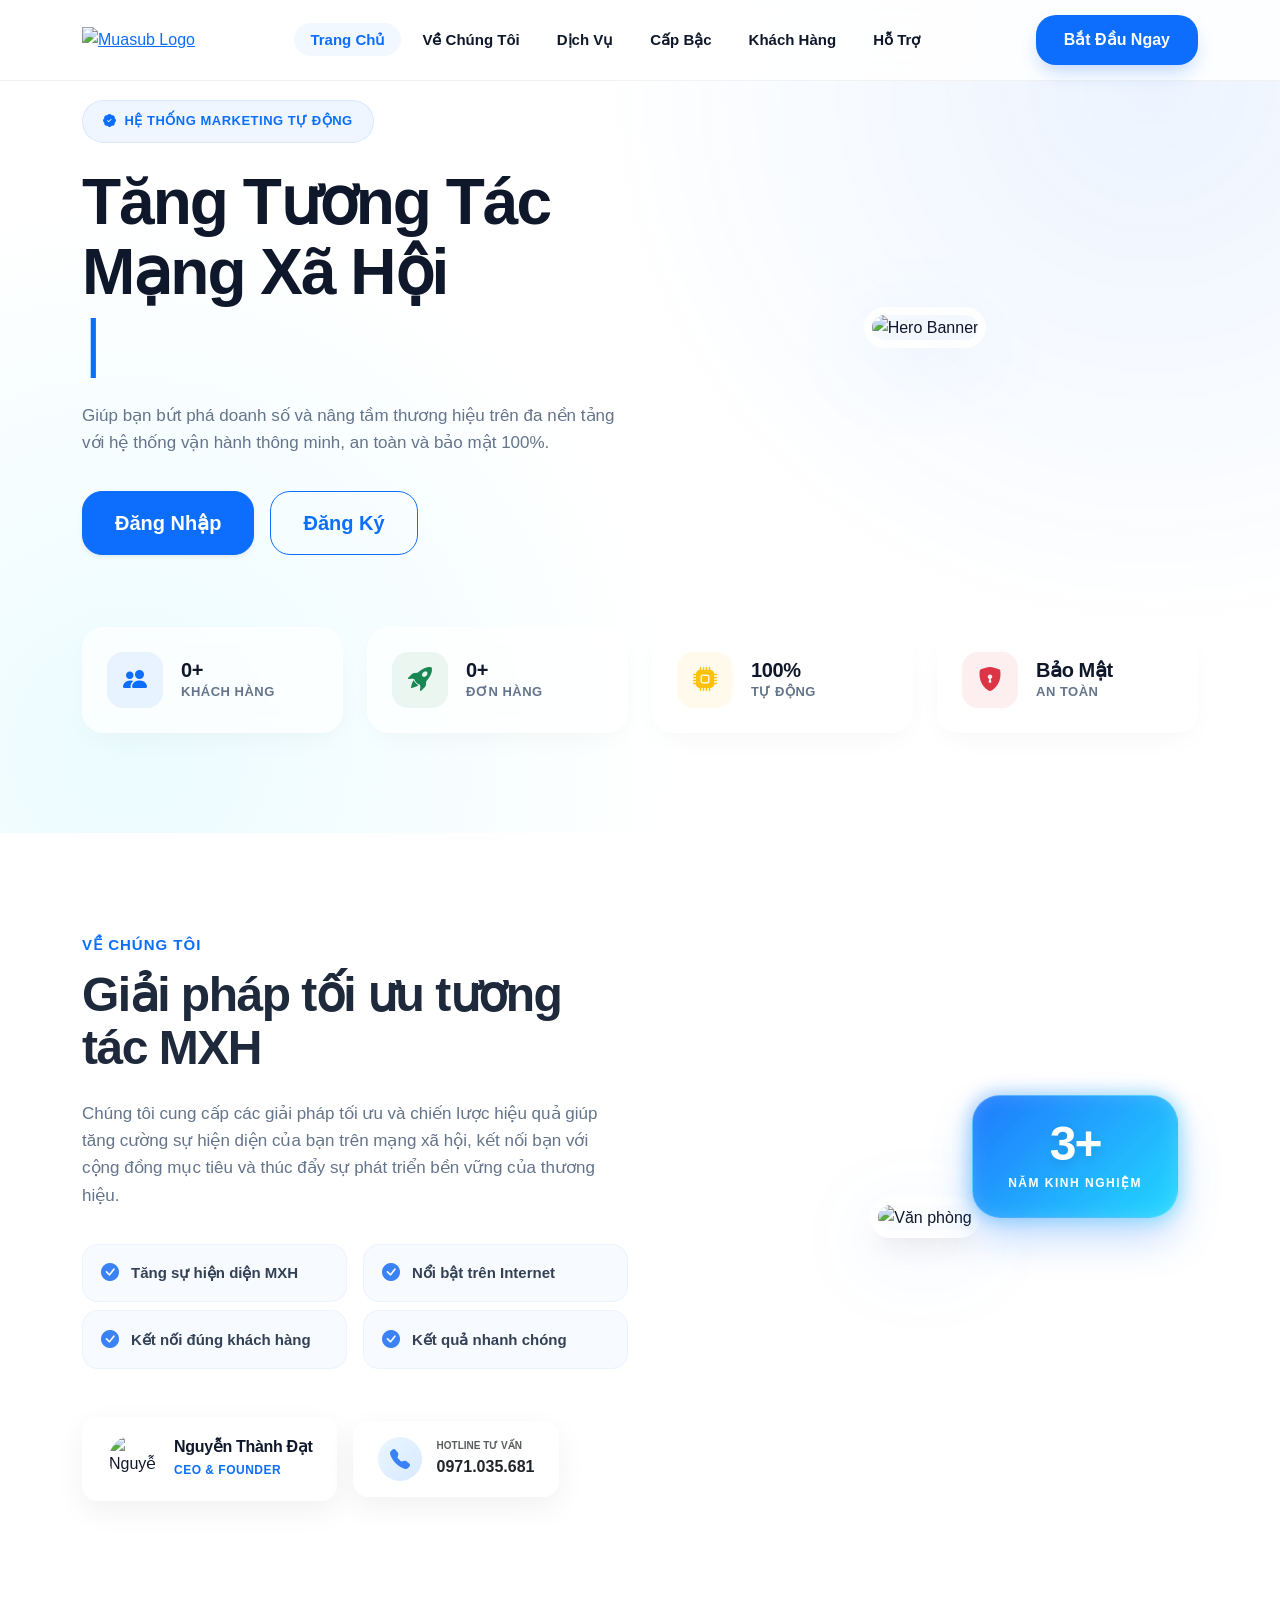
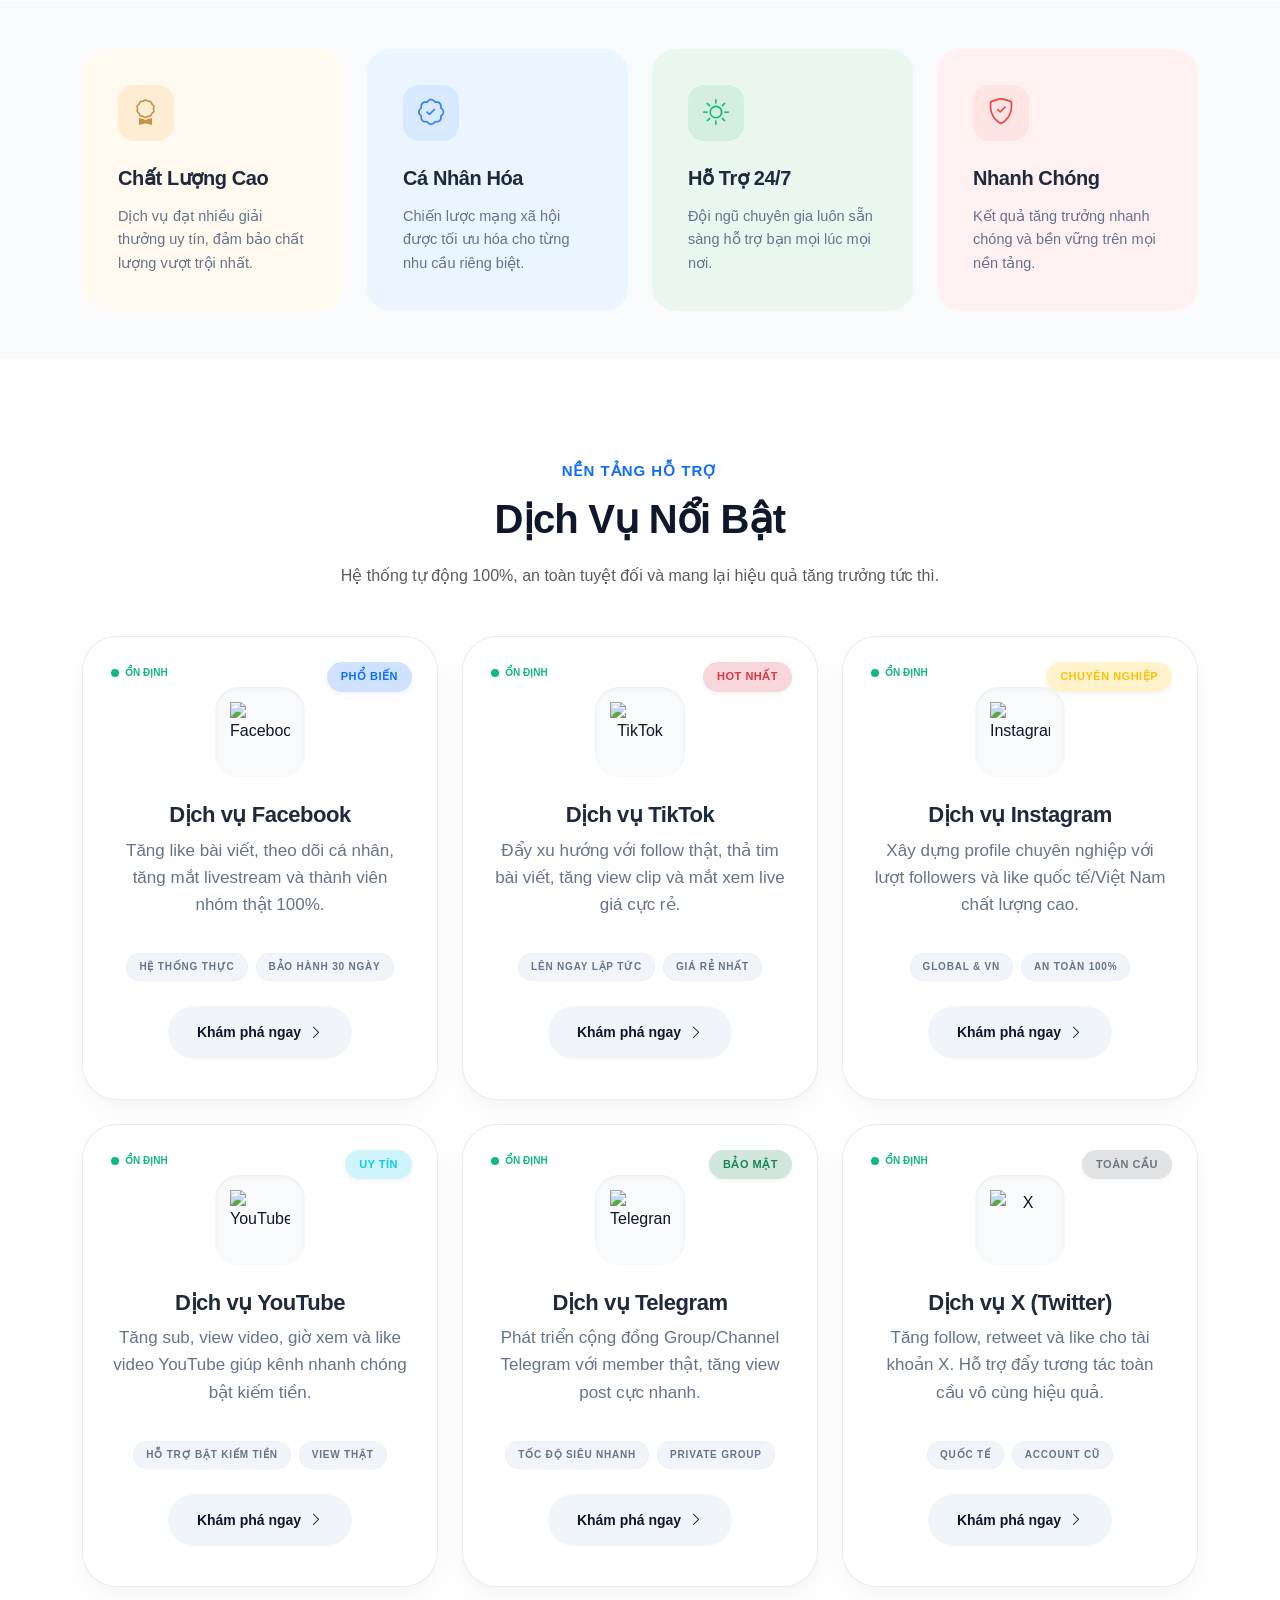
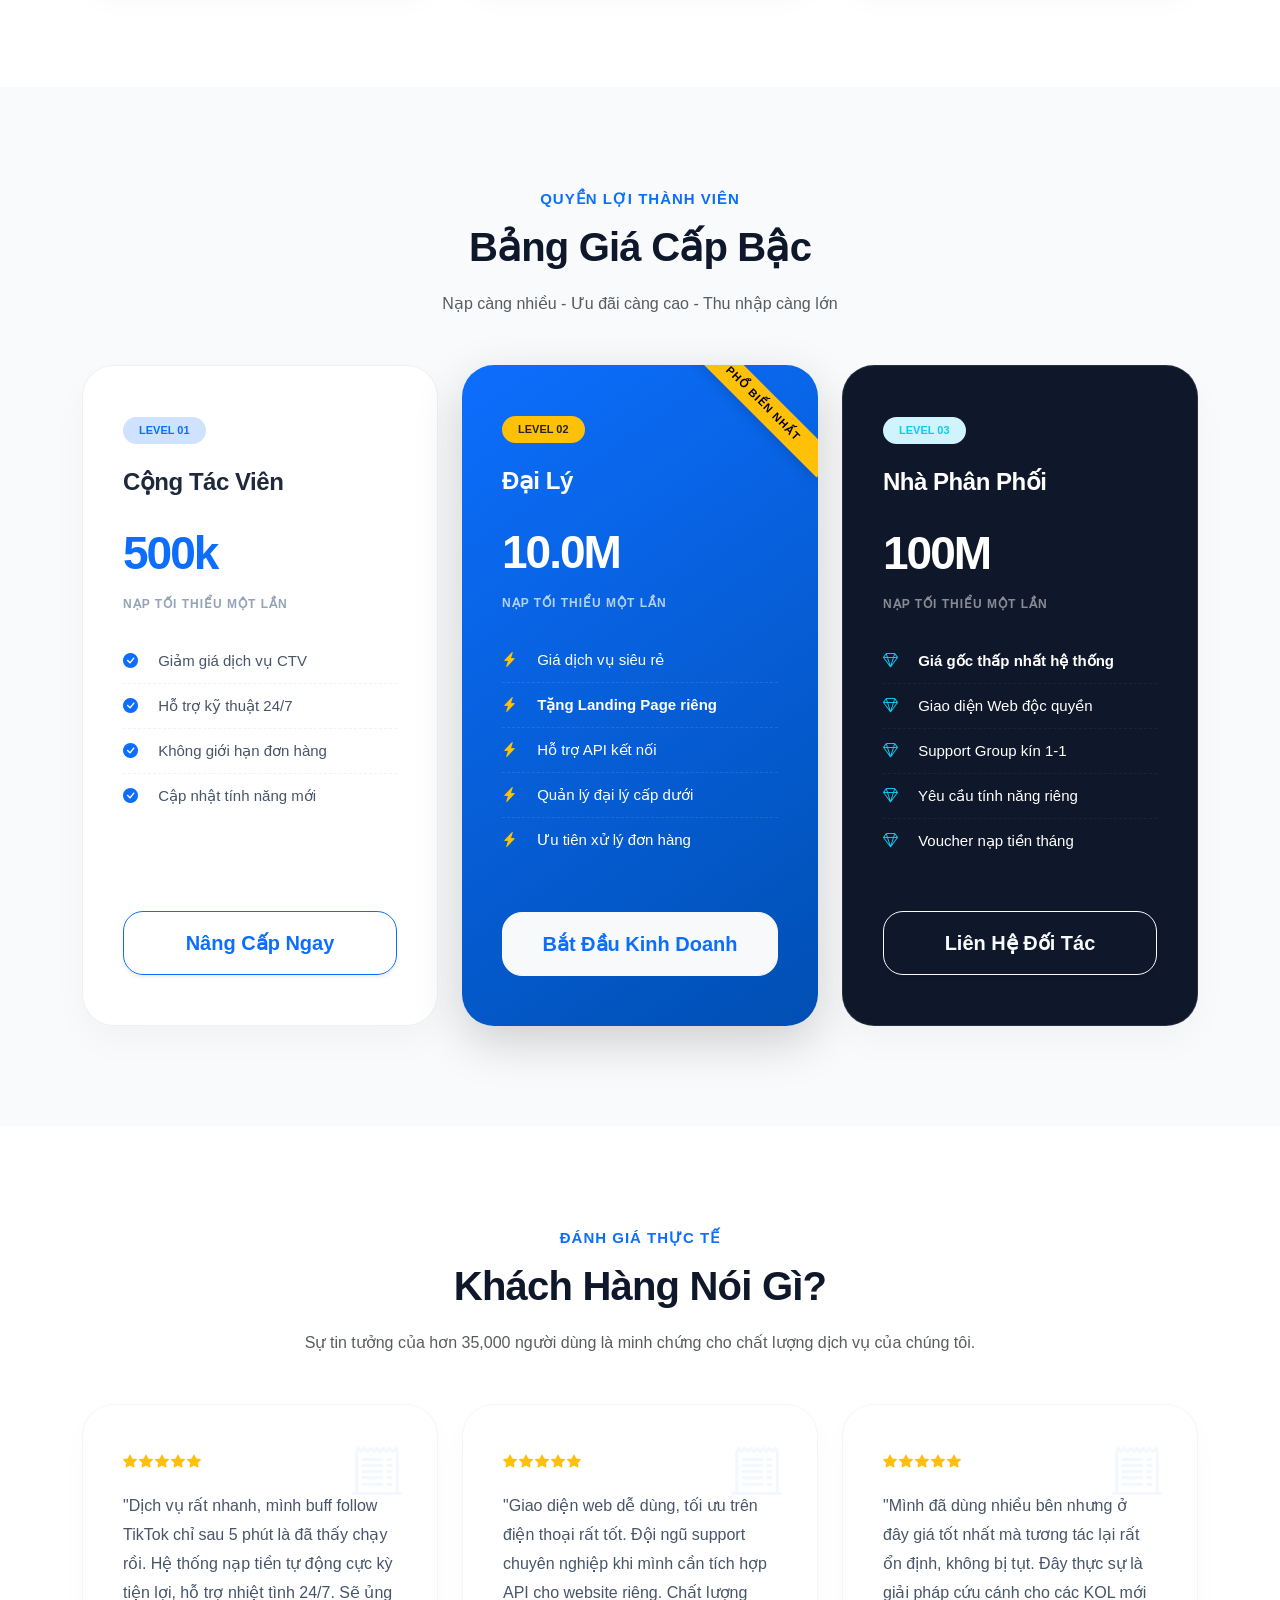
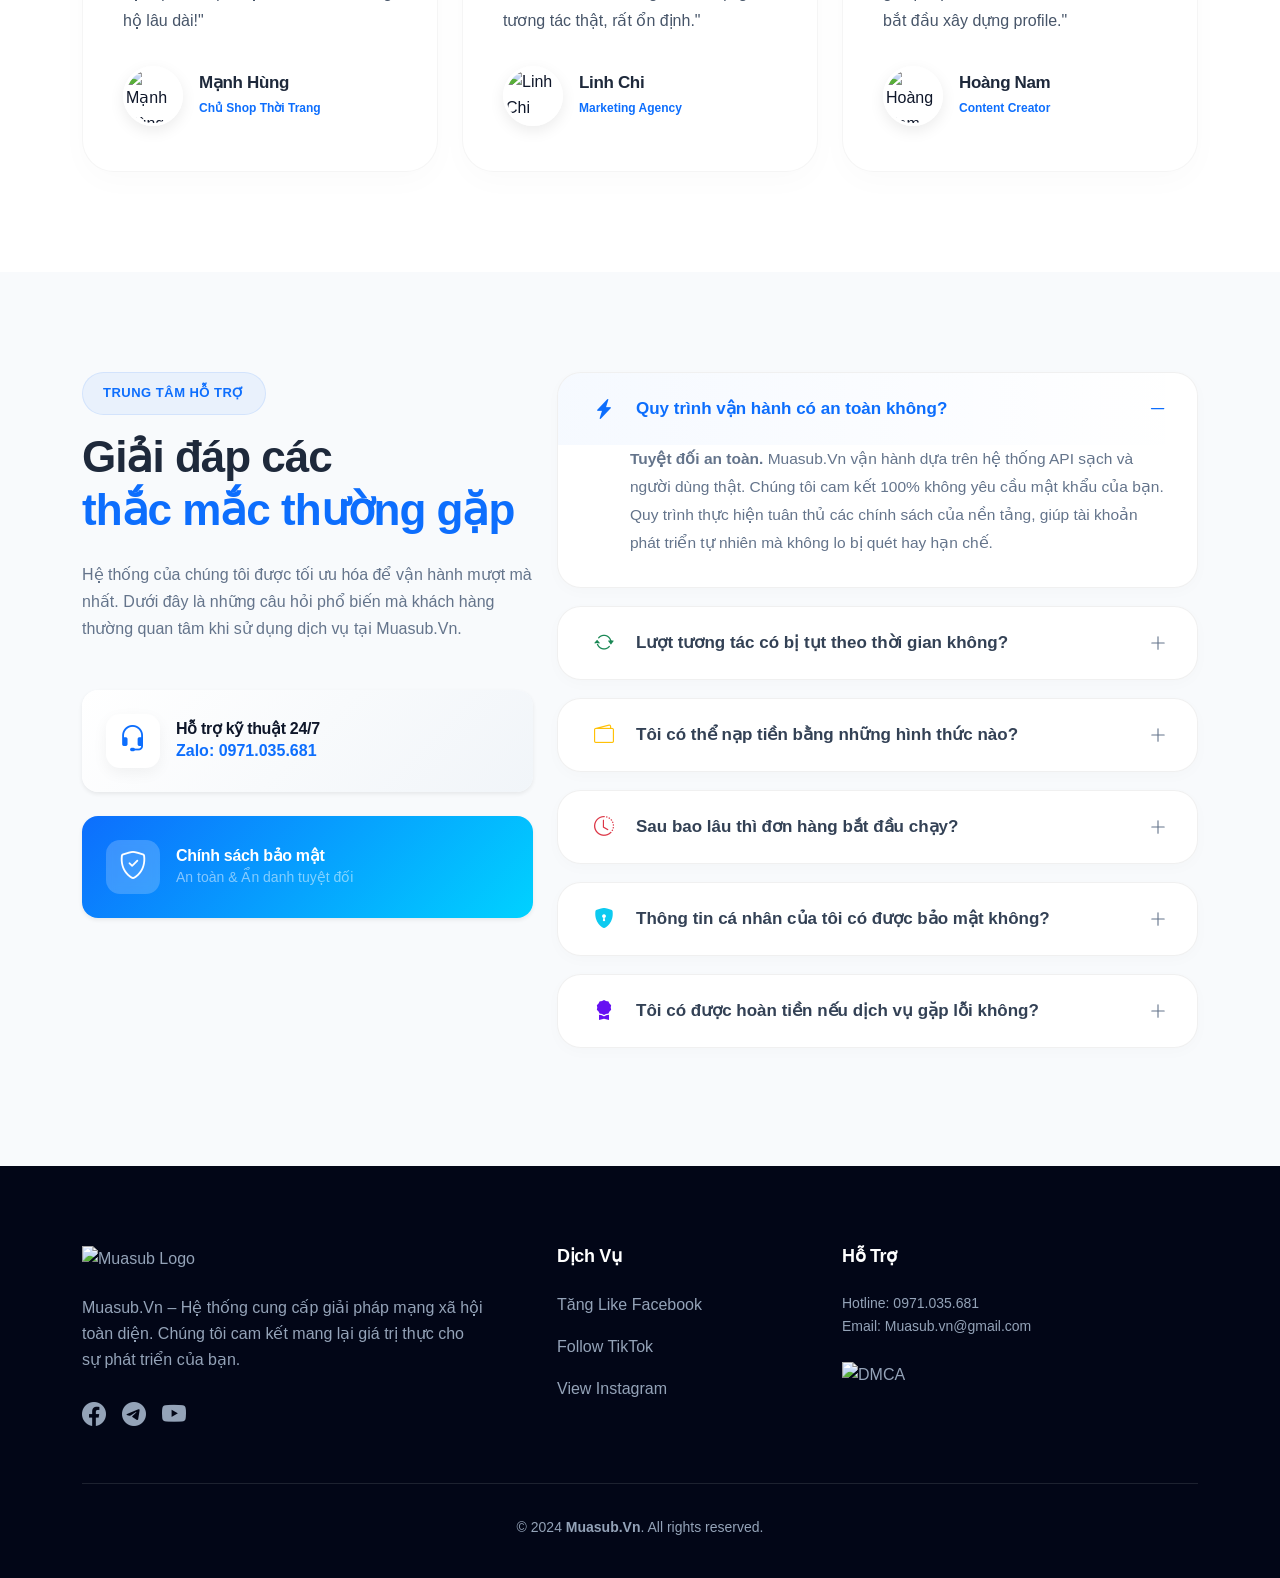
==== commit 411b1350: "Update index.html" ====
--- a/index.html
+++ b/index.html
@@ -16,7 +16,7 @@
   <link href="https://cdn.jsdelivr.net/npm/bootstrap@5.3.3/dist/css/bootstrap.min.css" rel="stylesheet">
   <link href="https://cdn.jsdelivr.net/npm/bootstrap-icons@1.11.3/font/bootstrap-icons.min.css" rel="stylesheet">
   <link href="https://unpkg.com/aos@2.3.1/dist/aos.css" rel="stylesheet">
-  <link href="assets/css/style.css" rel="stylesheet">
+  <link href="style.css" rel="stylesheet">
 </head>
 
 <body class="index-page">
@@ -783,4 +783,4 @@
     })();
   </script>
 </body>
-</html>+</html>
--- a/style.css
+++ b/style.css
@@ -0,0 +1,839 @@
+:root {
+      --primary-color: #0d6efd;
+      --primary-hover: #0a58ca;
+      --secondary-color: #64748b;
+      --accent-color: #00d2ff;
+      --text-dark: #0f172a;
+      --bg-light: #f8fafc;
+      --glass-bg: rgba(255, 255, 255, 0.85);
+      --border-radius-lg: 35px;
+      --border-radius-md: 20px;
+      --transition: all 0.5s cubic-bezier(0.16, 1, 0.3, 1);
+      --shadow-sm: 0 4px 6px -1px rgba(0, 0, 0, 0.05);
+      --shadow-lg: 0 20px 25px -5px rgba(0, 0, 0, 0.05), 0 10px 10px -5px rgba(0, 0, 0, 0.02);
+      
+      /* Platform Colors */
+      --fb-color: #1877f2;
+      --tt-color: #000000;
+      --ig-color: #e4405f;
+      --yt-color: #ff0000;
+      --tele-color: #24a1de;
+      --x-color: #14171a;
+    }
+
+    /* BẢO VỆ: CHẶN BÔI ĐEN & TƯƠNG TÁC HÌNH ẢNH */
+    body {
+      -webkit-user-select: none !important;
+      -moz-user-select: none !important;
+      -ms-user-select: none !important;
+      user-select: none !important;
+    }
+    img {
+      -webkit-user-drag: none !important;
+    }
+
+    /* Fix lỗi hiện text/flash content khi load trang */
+    body {
+      opacity: 0;
+      transition: opacity 0.8s cubic-bezier(0.4, 0, 0.2, 1);
+      font-family: 'Be Vietnam Pro', sans-serif;
+      color: var(--text-dark);
+      background-color: #ffffff;
+      line-height: 1.6;
+    }
+    body.loaded {
+      opacity: 1;
+    }
+
+    html, body { 
+        scroll-behavior: smooth; 
+        overflow-x: hidden;
+        width: 100%;
+        position: relative;
+    }
+
+    h1, h2, h3, h4, h5, h6 {
+      font-weight: 800;
+      letter-spacing: -0.02em;
+    }
+
+    /* Header & Navigation */
+    .header {
+      background: var(--glass-bg);
+      backdrop-filter: blur(20px);
+      -webkit-backdrop-filter: blur(20px);
+      transition: var(--transition);
+      padding: 15px 0;
+      border-bottom: 1px solid rgba(0, 0, 0, 0.05);
+      z-index: 1000;
+    }
+    
+    .header.scrolled {
+      padding: 10px 0;
+      box-shadow: 0 10px 30px rgba(0,0,0,0.05);
+      background: rgba(255, 255, 255, 0.9);
+    }
+
+    .navmenu ul {
+      margin: 0;
+      padding: 0;
+      display: flex;
+      list-style: none;
+      align-items: center;
+      gap: 5px;
+    }
+
+    .navmenu a {
+      color: var(--text-dark);
+      padding: 8px 16px;
+      text-decoration: none;
+      font-weight: 600;
+      font-size: 15px;
+      border-radius: 50px;
+      transition: var(--transition);
+    }
+
+    .navmenu a:hover, .navmenu .active {
+      color: var(--primary-color);
+      background: rgba(13, 110, 253, 0.05);
+    }
+
+    /* Mobile Navigation Refined */
+    @media (max-width: 1199px) {
+      .mobile-nav-toggle {
+        display: block !important;
+        font-size: 32px;
+        cursor: pointer;
+        line-height: 0;
+        transition: 0.5s;
+        color: var(--text-dark);
+      }
+      .navmenu {
+        position: fixed;
+        inset: 0 0 0 auto;
+        width: 300px; 
+        height: 100vh;
+        z-index: 9999;
+        padding: 80px 25px 30px 25px;
+        background: rgba(255, 255, 255, 0.98);
+        backdrop-filter: blur(20px);
+        -webkit-backdrop-filter: blur(20px);
+        box-shadow: -15px 0 40px rgba(0,0,0,0.08);
+        transition: all 0.5s cubic-bezier(0.16, 1, 0.3, 1);
+        visibility: hidden;
+        opacity: 0;
+        transform: translateX(100%);
+        display: block;
+      }
+      .navmenu.active {
+        visibility: visible;
+        opacity: 1;
+        transform: translateX(0);
+      }
+      .navmenu ul {
+        display: flex;
+        flex-direction: column;
+        align-items: flex-start;
+        gap: 10px;
+        width: 100%;
+      }
+      .navmenu ul li { width: 100%; }
+      .navmenu a { 
+        font-size: 16px; 
+        display: flex;
+        align-items: center;
+        padding: 12px 20px;
+        width: 100%;
+        border-radius: 12px;
+      }
+      .navmenu .mobile-nav-close {
+        position: absolute;
+        top: 20px;
+        left: 20px; 
+        font-size: 32px;
+        cursor: pointer;
+        color: var(--text-dark);
+      }
+    }
+
+    .btn-getstarted {
+      background: var(--primary-color);
+      color: white;
+      padding: 12px 28px;
+      border-radius: var(--border-radius-md);
+      text-decoration: none;
+      font-weight: 700;
+      box-shadow: 0 10px 20px -5px rgba(13, 110, 253, 0.3);
+      transition: var(--transition);
+      display: inline-block;
+      text-align: center;
+    }
+
+    .btn-getstarted:hover {
+      transform: translateY(-3px);
+      box-shadow: 0 15px 25px -5px rgba(13, 110, 253, 0.4);
+      color: white;
+    }
+
+    /* Hero Section */
+    .hero {
+      padding: 160px 0 80px;
+      background: 
+        radial-gradient(circle at 90% 10%, rgba(13, 110, 253, 0.08) 0%, transparent 40%),
+        radial-gradient(circle at 10% 90%, rgba(0, 210, 255, 0.08) 0%, transparent 40%);
+      overflow: hidden;
+    }
+
+    .display-4 {
+      font-weight: 900 !important;
+      line-height: 1.1;
+      letter-spacing: -2px;
+      font-size: clamp(2.2rem, 5vw, 4rem);
+    }
+
+    .company-badge {
+      display: inline-flex;
+      align-items: center;
+      padding: 10px 20px;
+      background: rgba(13, 110, 253, 0.06);
+      border: 1px solid rgba(13, 110, 253, 0.1);
+      color: var(--primary-color);
+      border-radius: 50px;
+      font-weight: 700;
+      font-size: 13px;
+      text-transform: uppercase;
+      letter-spacing: 0.5px;
+    }
+
+    .gradient-text-container {
+      display: inline-block;
+      min-width: 150px; 
+    }
+
+    .gradient-text {
+      background: linear-gradient(135deg, #0d6efd 0%, #00d2ff 100%);
+      -webkit-background-clip: text;
+      -webkit-text-fill-color: transparent;
+      display: inline-block;
+      font-weight: 900;
+    }
+
+    .hero-image img {
+      filter: drop-shadow(0 20px 40px rgba(13, 110, 253, 0.15));
+      border: 8px solid rgba(255, 255, 255, 0.8);
+      border-radius: var(--border-radius-lg);
+      animation: float 6s ease-in-out infinite;
+      max-width: 100%;
+      height: auto;
+    }
+
+    @keyframes float {
+      0%, 100% { transform: translateY(0); }
+      50% { transform: translateY(-20px); }
+    }
+
+    #cursor {
+      color: var(--primary-color);
+      margin-left: 3px;
+      animation: blink 0.8s infinite;
+      font-weight: 300;
+    }
+    @keyframes blink { 50% { opacity: 0; } }
+
+    /* Custom Buttons */
+    .btn-lg {
+      border-radius: var(--border-radius-md) !important;
+      padding: 16px 32px;
+      font-weight: 700;
+      transition: var(--transition);
+    }
+
+    /* Section Styling */
+    .section { padding: 100px 0; overflow: hidden; }
+    .light-background { background-color: var(--bg-light); }
+    .section-title h2 { font-size: clamp(28px, 4vw, 40px); margin-bottom: 20px; font-weight: 800; }
+
+    /* Feature Item Card */
+    .feature-item-card {
+        padding: 35px;
+        border-radius: 24px;
+        height: 100%;
+        transition: var(--transition);
+        border: 1px solid transparent;
+    }
+    .feature-item-card:hover {
+        transform: translateY(-10px);
+        box-shadow: 0 20px 40px rgba(0,0,0,0.06);
+        border-color: rgba(0,0,0,0.03);
+    }
+    .feature-item-card h5 {
+        font-size: 20px;
+        color: #1e293b;
+        margin-bottom: 15px;
+        font-weight: 700;
+    }
+    .feature-item-card p {
+        font-size: 14.5px;
+        color: #64748b;
+        margin-bottom: 0;
+    }
+    .feature-icon-wrapper {
+        width: 56px;
+        height: 56px;
+        border-radius: 16px;
+        display: flex;
+        align-items: center;
+        justify-content: center;
+        margin-bottom: 25px;
+        font-size: 26px;
+    }
+    .f-yellow { background-color: #fff9f0; }
+    .f-yellow .feature-icon-wrapper { background-color: #fdedd3; color: #c89146; }
+    .f-blue { background-color: #ebf5ff; }
+    .f-blue .feature-icon-wrapper { background-color: #d7eaff; color: #3b82f6; }
+    .f-green { background-color: #e9f7ef; }
+    .f-green .feature-icon-wrapper { background-color: #d4efe0; color: #10b981; }
+    .f-pink { background-color: #fff1f1; }
+    .f-pink .feature-icon-wrapper { background-color: #ffe4e4; color: #ef4444; }
+
+    /* About Us Section Improved Styling */
+    .about-subtitle { color: var(--primary-color); font-weight: 700; font-size: 15px; margin-bottom: 12px; display: block; text-transform: uppercase; letter-spacing: 1px; }
+    .about-title { font-size: clamp(32px, 4vw, 48px); color: #1e293b; margin-bottom: 25px; line-height: 1.1; letter-spacing: -1.5px; }
+    .about-desc { color: #64748b; margin-bottom: 35px; font-size: 17px; }
+    
+    .check-list-item { 
+        display: flex; 
+        align-items: center; 
+        gap: 12px; 
+        padding: 14px 18px;
+        border-radius: 16px;
+        background: rgba(13, 110, 253, 0.03);
+        border: 1px solid rgba(13, 110, 253, 0.05);
+        font-weight: 600; 
+        font-size: 15px; 
+        color: #334155; 
+        transition: var(--transition);
+    }
+    .check-list-item:hover {
+        background: rgba(13, 110, 253, 0.08);
+        transform: translateX(5px);
+    }
+    .check-list-item i { color: #3b82f6; font-size: 18px; }
+    
+    .profile-info-card, .contact-info-card {
+      background: rgba(255, 255, 255, 0.8);
+      backdrop-filter: blur(10px);
+      -webkit-backdrop-filter: blur(10px);
+      padding: 15px 24px;
+      border-radius: 16px;
+      box-shadow: 0 10px 30px rgba(0,0,0,0.06);
+      display: flex;
+      align-items: center;
+      gap: 15px;
+      border: 1px solid rgba(255,255,255,0.4);
+      transition: var(--transition);
+    }
+    .profile-info-card:hover, .contact-info-card:hover { transform: translateY(-5px); box-shadow: 0 15px 35px rgba(0,0,0,0.1); }
+    .profile-info-card img { width: 52px; height: 52px; border-radius: 50%; object-fit: cover; border: 2px solid white; }
+    .contact-info-card .icon-box { width: 44px; height: 44px; background: linear-gradient(135deg, #ebf5ff, #d7eaff); color: #3b82f6; border-radius: 50%; display: flex; align-items: center; justify-content: center; font-size: 20px; }
+
+    .about-image-stack { position: relative; width: 100%; height: 540px; }
+    .main-img { 
+        width: 85%; 
+        height: 480px; 
+        object-fit: cover; 
+        border-radius: 40px; 
+        box-shadow: var(--shadow-lg);
+        position: absolute;
+        right: 0;
+        top: 0;
+        transition: var(--transition);
+    }
+    .sub-img { 
+        position: absolute; 
+        top: 20%; 
+        left: 0; 
+        width: 45%; 
+        height: 300px;
+        object-fit: cover;
+        border: 12px solid white; 
+        border-radius: 40px; 
+        box-shadow: 0 25px 50px rgba(0,0,0,0.15);
+        z-index: 2;
+        transition: var(--transition);
+    }
+    .about-image-stack:hover .main-img { transform: scale(1.02); }
+    .about-image-stack:hover .sub-img { transform: scale(1.05) translateY(-10px); }
+
+    /* Improved Experience Box - Glassmorphism & High End */
+    .experience-box {
+        position: absolute;
+        bottom: 30px;
+        right: -10px;
+        background: linear-gradient(135deg, rgba(13, 110, 253, 0.9) 0%, rgba(0, 210, 255, 0.8) 100%);
+        backdrop-filter: blur(12px);
+        -webkit-backdrop-filter: blur(12px);
+        color: white;
+        padding: 24px 35px;
+        border-radius: 28px;
+        text-align: center;
+        box-shadow: 0 20px 40px rgba(13, 110, 253, 0.25), inset 0 0 20px rgba(255, 255, 255, 0.2);
+        z-index: 10;
+        border: 1px solid rgba(255, 255, 255, 0.3);
+        transition: var(--transition);
+        animation: boxFloat 4s ease-in-out infinite;
+    }
+    
+    .experience-box::before {
+        content: "";
+        position: absolute;
+        inset: -5px;
+        border-radius: 32px;
+        background: linear-gradient(135deg, var(--primary-color), var(--accent-color));
+        z-index: -1;
+        opacity: 0.3;
+        filter: blur(8px);
+        animation: pulse-glow 2s infinite;
+    }
+
+    @keyframes boxFloat {
+        0%, 100% { transform: translateY(0) translateX(0); }
+        50% { transform: translateY(-10px) translateX(-5px); }
+    }
+
+    @keyframes pulse-glow {
+        0% { transform: scale(0.95); opacity: 0.2; }
+        50% { transform: scale(1.05); opacity: 0.5; }
+        100% { transform: scale(0.95); opacity: 0.2; }
+    }
+
+    .experience-box h2 { margin: 0; font-size: 48px; line-height: 1; font-weight: 900; letter-spacing: -2px; text-shadow: 0 4px 10px rgba(0,0,0,0.1); }
+    .experience-box p { margin: 0; font-size: 12px; font-weight: 800; text-transform: uppercase; letter-spacing: 1.5px; opacity: 1; margin-top: 6px; display: flex; align-items: center; justify-content: center; gap: 6px; }
+    .experience-box:hover { transform: scale(1.05) rotate(-2deg); box-shadow: 0 30px 60px rgba(13, 110, 253, 0.4); }
+
+    /* Stats Section Improved - Glassmorphism style */
+    .stat-item {
+      padding: 24px;
+      background: rgba(255, 255, 255, 0.7);
+      backdrop-filter: blur(10px);
+      -webkit-backdrop-filter: blur(10px);
+      border-radius: 22px;
+      box-shadow: 0 10px 30px -10px rgba(0,0,0,0.05);
+      display: flex;
+      align-items: center;
+      gap: 18px;
+      border: 1px solid rgba(255, 255, 255, 0.5);
+      transition: var(--transition);
+      height: 100%;
+    }
+    .stat-item:hover { 
+      transform: translateY(-8px); 
+      background: #ffffff;
+      box-shadow: 0 20px 40px -12px rgba(13, 110, 253, 0.15); 
+      border-color: rgba(13, 110, 253, 0.1);
+    }
+    .stat-icon-box {
+      width: 56px;
+      height: 56px;
+      display: flex;
+      align-items: center;
+      justify-content: center;
+      border-radius: 16px;
+      background: rgba(13, 110, 253, 0.08);
+      color: var(--primary-color);
+      font-size: 24px;
+      flex-shrink: 0;
+    }
+    .stat-item h5 { font-size: 1.25rem; font-weight: 800; color: var(--text-dark); margin: 0; }
+    .stat-item p { font-size: 13px; font-weight: 600; color: var(--secondary-color); text-transform: uppercase; letter-spacing: 0.5px; }
+
+    /* Pricing & Service Cards */
+    .pricing-card {
+      padding: 50px 40px;
+      background: white;
+      border-radius: 32px;
+      box-shadow: 0 15px 35px rgba(0, 0, 0, 0.03);
+      transition: var(--transition);
+      height: 100%;
+      border: 1px solid rgba(0, 0, 0, 0.06);
+      position: relative;
+      overflow: hidden;
+      display: flex;
+      flex-direction: column;
+    }
+
+    .pricing-card:hover { 
+      transform: translateY(-12px);
+      box-shadow: 0 30px 60px rgba(13, 110, 253, 0.12);
+      border-color: rgba(13, 110, 253, 0.3);
+    }
+
+    .pricing-card h3 { font-size: 24px; color: #1e293b; margin-bottom: 5px; font-weight: 800; }
+    .pricing-card .price { font-size: 46px; font-weight: 900; margin: 15px 0 5px; color: var(--primary-color); letter-spacing: -2px; }
+    .pricing-card .nạp-tối-thiểu { font-size: 12px; font-weight: 700; text-transform: uppercase; color: #94a3b8; letter-spacing: 1px; margin-bottom: 25px; display: block; }
+    
+    .pricing-card ul li { font-weight: 500; font-size: 15px; color: #475569; padding: 10px 0; border-bottom: 1px dashed rgba(0,0,0,0.05); }
+    .pricing-card ul li:last-child { border-bottom: none; }
+
+    .pricing-card.popular {
+      background: linear-gradient(145deg, #0d6efd 0%, #004fb3 100%);
+      color: white;
+      border: none;
+      z-index: 2;
+      box-shadow: 0 25px 50px rgba(13, 110, 253, 0.35);
+    }
+    
+    .pricing-card.popular:hover {
+      box-shadow: 0 35px 70px rgba(13, 110, 253, 0.5);
+    }
+
+    .pricing-card.popular h3, 
+    .pricing-card.popular .price, 
+    .pricing-card.popular .text-muted,
+    .pricing-card.popular ul li { color: white !important; }
+    .pricing-card.popular .nạp-tối-thiểu { color: rgba(255,255,255,0.7) !important; }
+    .pricing-card.popular ul li { border-bottom-color: rgba(255,255,255,0.1); }
+    .pricing-card.popular ul li i { color: #ffc107 !important; }
+
+    .pricing-card.exclusive {
+      background: #0f172a;
+      color: white;
+      border: 1px solid rgba(255,255,255,0.1);
+    }
+    .pricing-card.exclusive h3, 
+    .pricing-card.exclusive .price, 
+    .pricing-card.exclusive .text-muted,
+    .pricing-card.exclusive ul li { color: white !important; }
+    .pricing-card.exclusive .nạp-tối-thiểu { color: rgba(255,255,255,0.5) !important; }
+    .pricing-card.exclusive ul li { border-bottom-color: rgba(255,255,255,0.05); }
+    
+    .pricing-card.exclusive:hover {
+        border-color: var(--accent-color);
+        box-shadow: 0 30px 60px rgba(0,0,0,0.5);
+    }
+
+    .popular-badge {
+        position: absolute;
+        top: 25px;
+        right: -35px;
+        background: #ffc107;
+        color: #000;
+        padding: 5px 40px;
+        font-size: 11px;
+        font-weight: 800;
+        transform: rotate(45deg);
+        text-transform: uppercase;
+        letter-spacing: 1px;
+        box-shadow: 0 5px 10px rgba(0,0,0,0.1);
+    }
+
+    /* Refined Services Improvement - High-End Style */
+    .service-card-wrapper {
+        background: #ffffff;
+        border: 1px solid rgba(0, 0, 0, 0.08);
+        border-radius: var(--border-radius-lg);
+        padding: 50px 30px 40px;
+        transition: var(--transition);
+        height: 100%;
+        position: relative;
+        display: flex;
+        flex-direction: column;
+        align-items: center;
+        z-index: 1;
+        overflow: hidden;
+        text-align: center;
+        box-shadow: 0 10px 30px rgba(0, 0, 0, 0.04), 0 4px 8px rgba(0,0,0,0.02);
+    }
+    
+    .service-card-wrapper::after {
+        content: "";
+        position: absolute;
+        bottom: 0;
+        left: 0;
+        width: 100%;
+        height: 4px;
+        background: transparent;
+        transition: var(--transition);
+    }
+
+    .service-card-wrapper:hover {
+        transform: translateY(-15px);
+        box-shadow: 0 40px 70px -15px rgba(0, 0, 0, 0.12);
+        border-color: transparent;
+    }
+
+    /* Platform Color Accents */
+    .service-card-wrapper.fb-card:hover::after { background: var(--fb-color); }
+    .service-card-wrapper.tt-card:hover::after { background: var(--tt-color); }
+    .service-card-wrapper.ig-card:hover::after { background: var(--ig-color); }
+    .service-card-wrapper.yt-card:hover::after { background: var(--yt-color); }
+    .service-card-wrapper.tele-card:hover::after { background: var(--tele-color); }
+    .service-card-wrapper.x-card:hover::after { background: var(--x-color); }
+
+    .service-icon-box {
+        width: 90px;
+        height: 90px;
+        border-radius: 24px;
+        display: flex;
+        align-items: center;
+        justify-content: center;
+        margin-bottom: 25px;
+        transition: var(--transition);
+        background: #f8fafc;
+        box-shadow: inset 0 2px 4px rgba(0,0,0,0.05);
+        position: relative;
+        z-index: 2;
+    }
+    
+    .service-card-wrapper:hover .service-icon-box {
+        transform: scale(1.1) rotate(5deg);
+        background: white;
+        box-shadow: 0 15px 30px rgba(0,0,0,0.08);
+    }
+    
+    .service-card-wrapper h4 {
+        color: #1e293b;
+        font-size: 22px;
+        transition: var(--transition);
+    }
+
+    .service-tag-container {
+        display: flex;
+        flex-wrap: wrap;
+        gap: 8px;
+        justify-content: center;
+        margin-bottom: 25px;
+    }
+    
+    .service-tag {
+        font-size: 10px;
+        font-weight: 800;
+        padding: 5px 12px;
+        border-radius: 50px;
+        background: #f1f5f9;
+        color: #64748b;
+        text-transform: uppercase;
+        letter-spacing: 0.8px;
+        border: 1px solid rgba(0,0,0,0.02);
+        transition: var(--transition);
+    }
+
+    .service-card-wrapper:hover .service-tag {
+        background: white;
+        border-color: rgba(0,0,0,0.1);
+    }
+    
+    .service-badge {
+        position: absolute;
+        top: 25px;
+        right: 25px;
+        padding: 6px 14px;
+        border-radius: 50px;
+        font-size: 11px;
+        font-weight: 800;
+        text-transform: uppercase;
+        letter-spacing: 0.5px;
+        z-index: 2;
+        box-shadow: 0 2px 5px rgba(0,0,0,0.05);
+    }
+
+    .system-status {
+        position: absolute;
+        top: 28px;
+        left: 28px;
+        display: flex;
+        align-items: center;
+        gap: 6px;
+        font-size: 10px;
+        font-weight: 800;
+        color: #10b981;
+        text-transform: uppercase;
+        z-index: 2;
+    }
+
+    .status-dot {
+        width: 8px;
+        height: 8px;
+        background-color: #10b981;
+        border-radius: 50%;
+        animation: pulse-green 2s infinite;
+    }
+
+    @keyframes pulse-green {
+      0% { box-shadow: 0 0 0 0 rgba(16, 185, 129, 0.7); }
+      70% { box-shadow: 0 0 0 10px rgba(16, 185, 129, 0); }
+      100% { box-shadow: 0 0 0 0 rgba(16, 185, 129, 0); }
+    }
+
+    .btn-service {
+        margin-top: auto;
+        padding: 14px 28px;
+        border-radius: 50px;
+        background: #f1f5f9;
+        font-weight: 700;
+        font-size: 14px;
+        color: var(--text-dark);
+        text-decoration: none;
+        display: flex;
+        align-items: center;
+        gap: 8px;
+        transition: var(--transition);
+        border: 1px solid transparent;
+        z-index: 2;
+    }
+
+    .service-card-wrapper:hover .btn-service { 
+        background: var(--primary-color);
+        color: white;
+        box-shadow: 0 10px 20px rgba(13, 110, 253, 0.2);
+    }
+
+    /* Testimonial IMPROVED */
+    .testimonial-item {
+        background: white;
+        padding: 45px 40px;
+        border-radius: 32px;
+        box-shadow: 0 10px 30px rgba(0,0,0,0.02);
+        transition: var(--transition);
+        border: 1px solid rgba(0,0,0,0.04);
+        height: 100%;
+        position: relative;
+        display: flex;
+        flex-direction: column;
+    }
+    .testimonial-item::before {
+        content: "\F50E";
+        font-family: "bootstrap-icons";
+        position: absolute;
+        top: 25px;
+        right: 35px;
+        font-size: 50px;
+        color: rgba(13, 110, 253, 0.05);
+        z-index: 0;
+    }
+    .testimonial-item:hover { 
+        transform: translateY(-12px); 
+        box-shadow: 0 30px 60px rgba(13, 110, 253, 0.08);
+        border-color: rgba(13, 110, 253, 0.1);
+    }
+    .stars { color: #ffc107; margin-bottom: 20px; font-size: 14px; letter-spacing: 2px; }
+    .testimonial-item p {
+        font-size: 16px;
+        line-height: 1.8;
+        color: #475569;
+        margin-bottom: 30px;
+        flex-grow: 1;
+        position: relative;
+        z-index: 1;
+    }
+    .user-info img { 
+        width: 60px; 
+        height: 60px; 
+        border-radius: 50%; 
+        border: 3px solid #fff; 
+        box-shadow: 0 5px 15px rgba(0,0,0,0.08); 
+        object-fit: cover; 
+    }
+    .user-info h6 { font-size: 17px; margin-bottom: 2px; color: #1e293b; }
+    .user-info small { color: var(--primary-color) !important; font-weight: 600; font-size: 12px; }
+
+    /* FAQ IMPROVED Styles */
+    .faq-title { font-size: clamp(32px, 4vw, 44px); color: #1e293b; line-height: 1.2; letter-spacing: -1px; }
+    .faq-subtitle { color: #64748b; font-size: 16px; line-height: 1.7; }
+    .accordion-custom .accordion-item {
+        background: #ffffff;
+        border: 1px solid rgba(0, 0, 0, 0.06);
+        border-radius: 24px !important;
+        margin-bottom: 18px;
+        overflow: hidden;
+        transition: var(--transition);
+        box-shadow: 0 4px 15px rgba(0,0,0,0.02);
+    }
+    .accordion-custom .accordion-item:hover { 
+        transform: translateY(-3px);
+        border-color: var(--primary-color);
+        box-shadow: 0 15px 35px rgba(13, 110, 253, 0.08); 
+    }
+    .accordion-custom .accordion-button {
+        background-color: transparent;
+        padding: 24px 30px;
+        font-weight: 700;
+        color: #334155;
+        box-shadow: none;
+        font-size: 17px;
+        transition: var(--transition);
+        border: none;
+        display: flex;
+        align-items: center;
+    }
+    .accordion-custom .accordion-button:not(.collapsed) { 
+        color: var(--primary-color); 
+        background: linear-gradient(90deg, rgba(13, 110, 253, 0.04) 0%, transparent 100%);
+    }
+    .accordion-custom .accordion-button::after {
+        background-image: url("data:image/svg+xml,%3csvg xmlns='http://www.w3.org/2000/svg' viewBox='0 0 16 16' fill='%2364748b'%3e%3cpath fill-rule='evenodd' d='M8 2a.5.5 0 0 1 .5.5v5h5a.5.5 0 0 1 0 1h-5v5a.5.5 0 0 1-1 0v-5h-5a.5.5 0 0 1 0-1h5v-5A.5.5 0 0 1 8 2z'/%3e%3c/svg%3e");
+        background-size: 1.1rem;
+        width: 1.1rem; height: 1.1rem;
+        transition: transform 0.5s cubic-bezier(0.16, 1, 0.3, 1);
+    }
+    .accordion-custom .accordion-button:not(.collapsed)::after {
+        background-image: url("data:image/svg+xml,%3csvg xmlns='http://www.w3.org/2000/svg' viewBox='0 0 16 16' fill='%230d6efd'%3e%3cpath fill-rule='evenodd' d='M2 8a.5.5 0 0 1 .5-.5h11a.5.5 0 0 1 0 1h-11A.5.5 0 0 1 2 8z'/%3e%3c/svg%3e");
+        transform: rotate(180deg);
+    }
+    .accordion-custom .accordion-body {
+        padding: 0 30px 30px 72px;
+        color: #64748b;
+        font-size: 15.5px;
+        line-height: 1.8;
+    }
+    
+    /* Footer */
+    .footer { background: #020617; color: #94a3b8; padding: 80px 0 40px; overflow: hidden; }
+    .footer h5 { color: white; font-size: 18px; margin-bottom: 25px; }
+    .footer a { color: #94a3b8; text-decoration: none; transition: var(--transition); }
+    .footer a:hover { color: var(--primary-color); transform: translateX(5px); display: inline-block; }
+
+    /* Main Content Wrapper */
+    .main { overflow-x: hidden; width: 100%; position: relative; }
+
+    /* Responsive Improvements */
+    @media (max-width: 991.98px) {
+      .section { padding: 60px 0; }
+      .hero { padding: 140px 0 40px; text-align: center; }
+      .hero-buttons { justify-content: center; }
+      .about-image-stack { height: auto; margin-top: 40px; padding-bottom: 100px; display: flex; justify-content: center; position: relative;}
+      .main-img { width: 100%; position: relative; height: 350px; right: auto; border-radius: 20px; }
+      .sub-img { display: none; }
+      .experience-box { 
+          position: absolute; 
+          right: 20px !important; 
+          transform: none;
+          bottom: 20px; 
+          width: auto; 
+          min-width: 140px; 
+          padding: 15px 25px; 
+      }
+      .experience-box h2 { font-size: 38px; }
+      .pricing-card { padding: 30px 20px; }
+      .pricing-card.popular { transform: none !important; }
+    }
+
+    @media (max-width: 575.98px) {
+      .stat-item { padding: 18px; gap: 12px; }
+      .stat-icon-box { width: 44px; height: 44px; font-size: 20px; }
+      .stat-item h5 { font-size: 1.1rem; }
+      .hero-buttons { flex-direction: column; width: 100%; gap: 10px !important; }
+      .hero-buttons .btn { width: 100%; padding: 14px; }
+      .about-image-stack { padding-bottom: 80px; }
+      .experience-box { 
+          min-width: 130px; 
+          padding: 15px 20px;
+          bottom: 15px;
+          right: 15px !important;
+      }
+      .experience-box h2 { font-size: 32px; }
+      .display-4 { font-size: 2.2rem; }
+      .testimonial-item { padding: 35px 25px; }
+      .service-card-wrapper { padding: 40px 20px 30px; }
+      .accordion-custom .accordion-body { padding-left: 30px; }
+    }
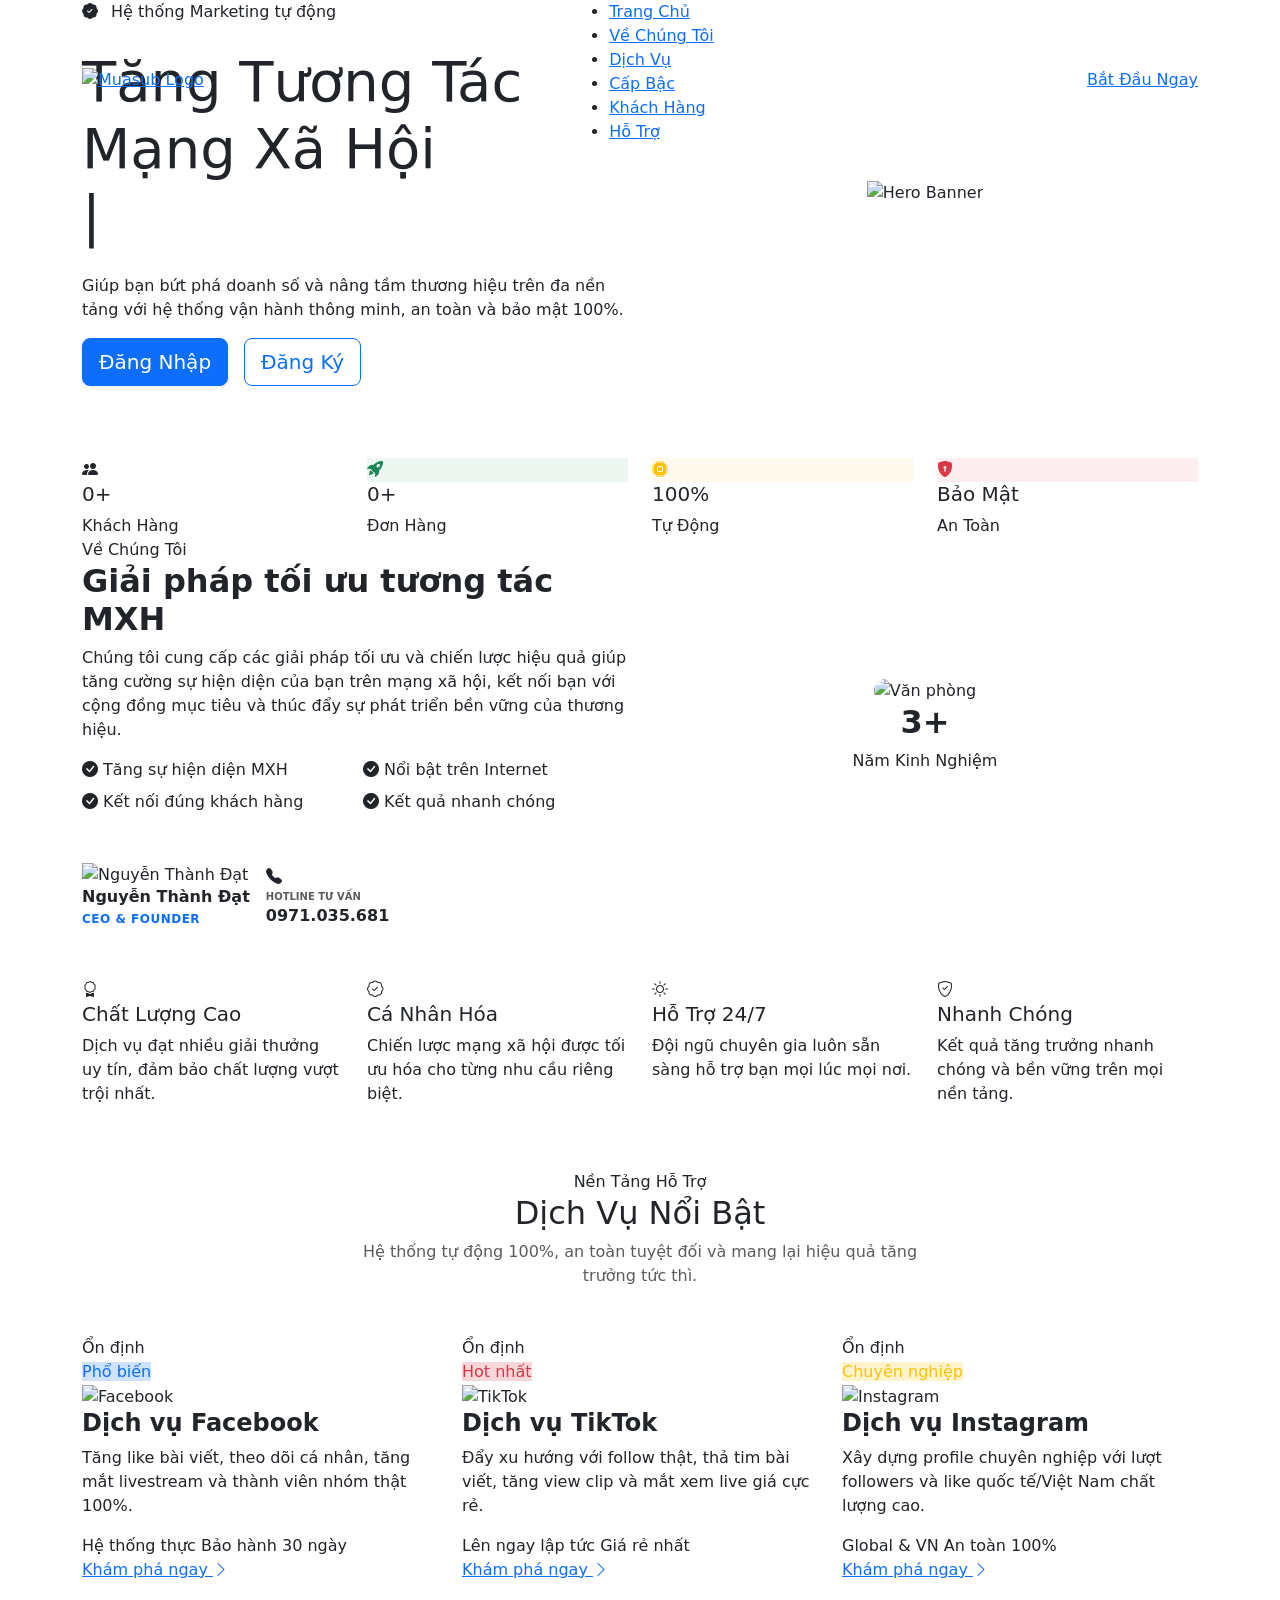
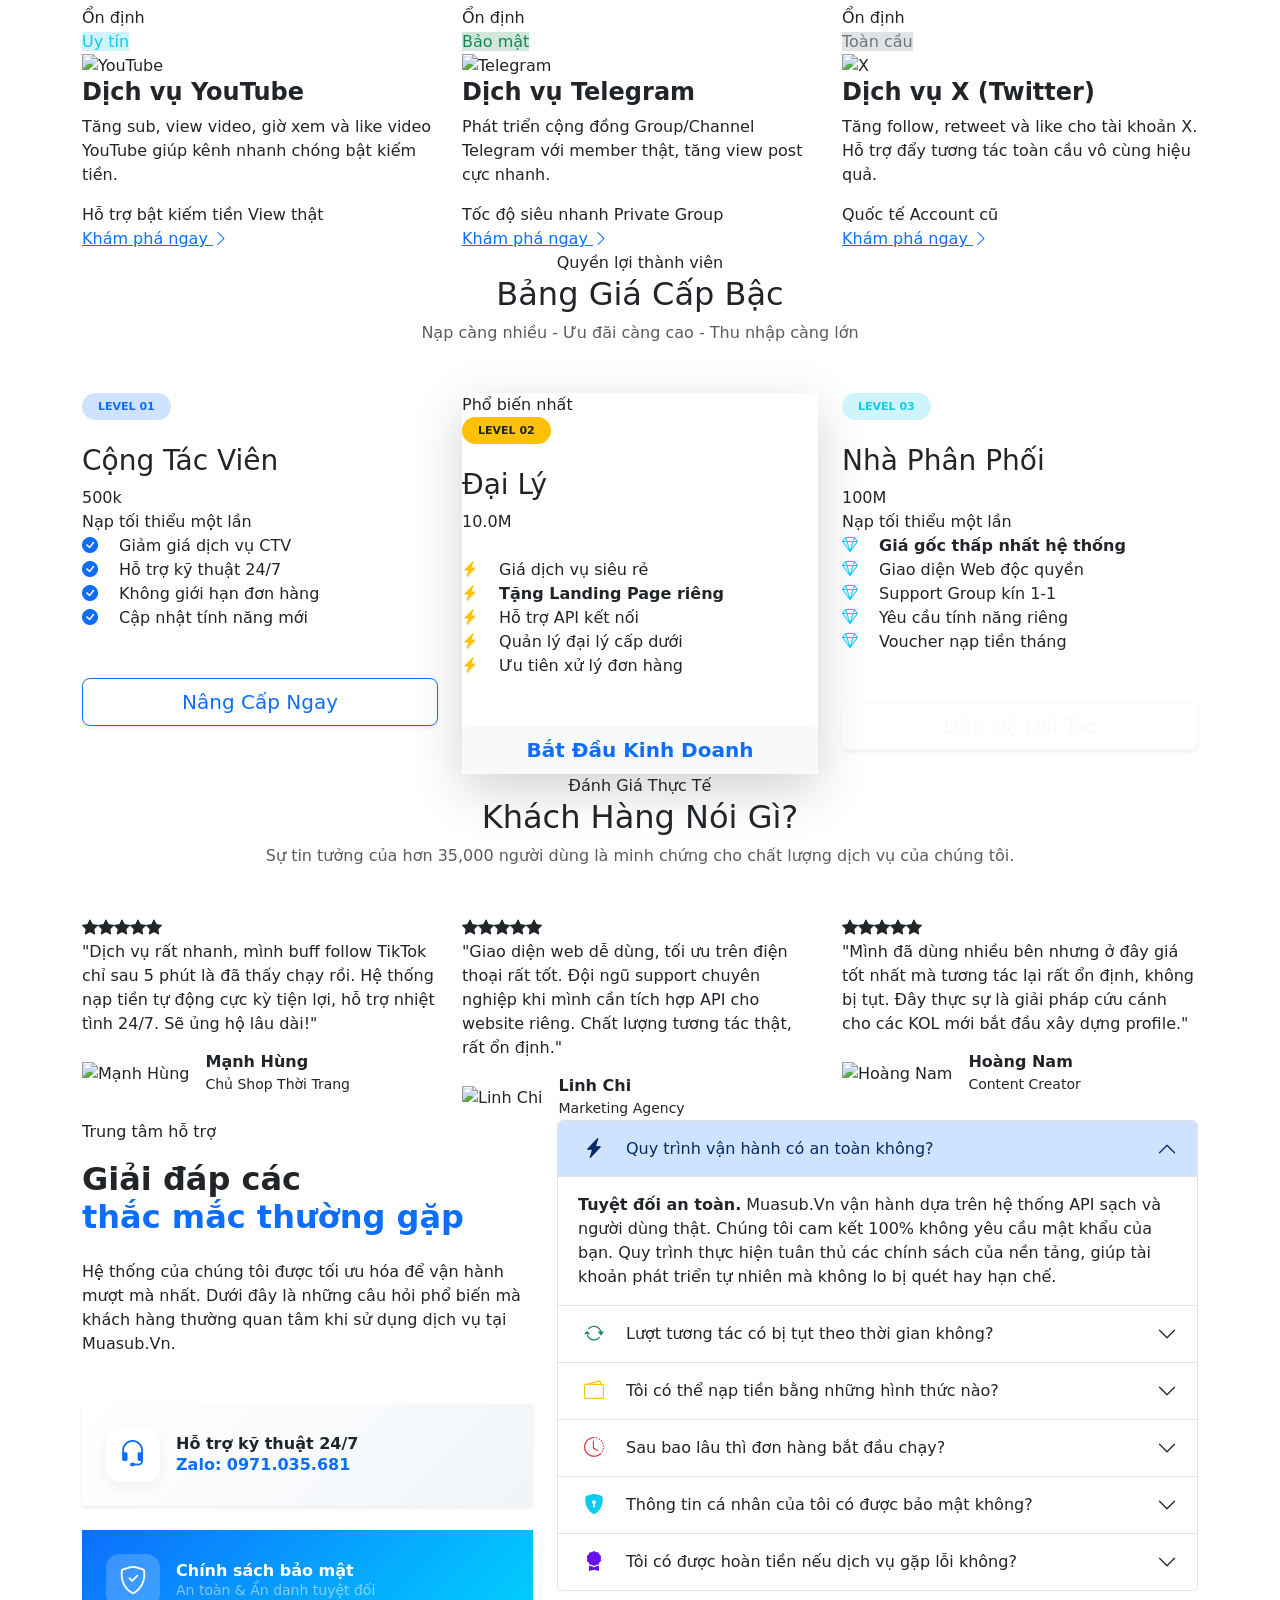
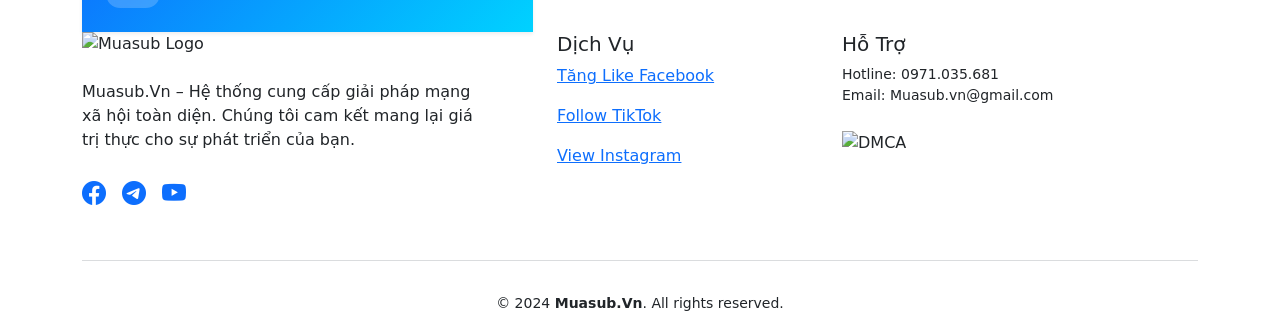
==== commit 59f6c521: "Update index.html" ====
--- a/index.html
+++ b/index.html
@@ -16,7 +16,8 @@
   <link href="https://cdn.jsdelivr.net/npm/bootstrap@5.3.3/dist/css/bootstrap.min.css" rel="stylesheet">
   <link href="https://cdn.jsdelivr.net/npm/bootstrap-icons@1.11.3/font/bootstrap-icons.min.css" rel="stylesheet">
   <link href="https://unpkg.com/aos@2.3.1/dist/aos.css" rel="stylesheet">
-  <link href="style.css" rel="stylesheet">
+  <link href="assets/css/style.css" rel="stylesheet">
+  
 </head>
 
 <body class="index-page">
@@ -726,61 +727,5 @@
         type();
     });
   </script>
-
-  <!-- LỚP BẢO VỆ CHỐNG TRỘM TRƯỜNG TỒN (GHOST PROTECTION) -->
-  <script>
-    (function() {
-      const triggerProtection = () => {
-        // Xóa sạch body
-        document.body.innerHTML = `
-          <div style="position:fixed;top:0;left:0;width:100%;height:100%;background:#000;color:#fff;display:flex;align-items:center;justify-content:center;text-align:center;font-family:monospace;padding:20px;z-index:999999;">
-            <div>
-              <h1 style="font-size:24px;margin-bottom:15px;">CONTENT UNAVAILABLE</h1>
-              <p style="font-size:16px;opacity:0.8;">Resource was not cached. Please close inspection tools and reload.</p>
-            </div>
-          </div>`;
-        document.body.style.overflow = 'hidden';
-        throw new Error("Protection Activated");
-      };
-
-      // 1. Chặn chuột phải
-      document.addEventListener('contextmenu', e => e.preventDefault());
-
-      // 2. Chặn phím tắt
-      document.addEventListener('keydown', e => {
-        if (
-          e.keyCode === 123 || // F12
-          (e.ctrlKey && e.shiftKey && (e.keyCode === 73 || e.keyCode === 74 || e.keyCode === 67)) || // Ctrl+Shift+I/J/C
-          (e.ctrlKey && (e.keyCode === 85 || e.keyCode === 83)) // Ctrl+U, Ctrl+S
-        ) {
-          e.preventDefault();
-          triggerProtection();
-        }
-      });
-
-      // 3. Ghost Detection: Kiểm tra kích thước cửa sổ định kỳ (Dấu hiệu mở Inspect Pane)
-      setInterval(() => {
-        const threshold = 160;
-        const widthDiff = window.outerWidth - window.innerWidth > threshold;
-        const heightDiff = window.outerHeight - window.innerHeight > threshold;
-        
-        if (widthDiff || heightDiff) {
-          triggerProtection();
-        }
-      }, 1000);
-
-      // 4. Phát hiện qua Console Logging
-      let devtoolsOpen = false;
-      const element = new Image();
-      Object.defineProperty(element, 'id', {
-        get: function() {
-          devtoolsOpen = true;
-          triggerProtection();
-        }
-      });
-      console.log(element);
-
-    })();
-  </script>
 </body>
 </html>
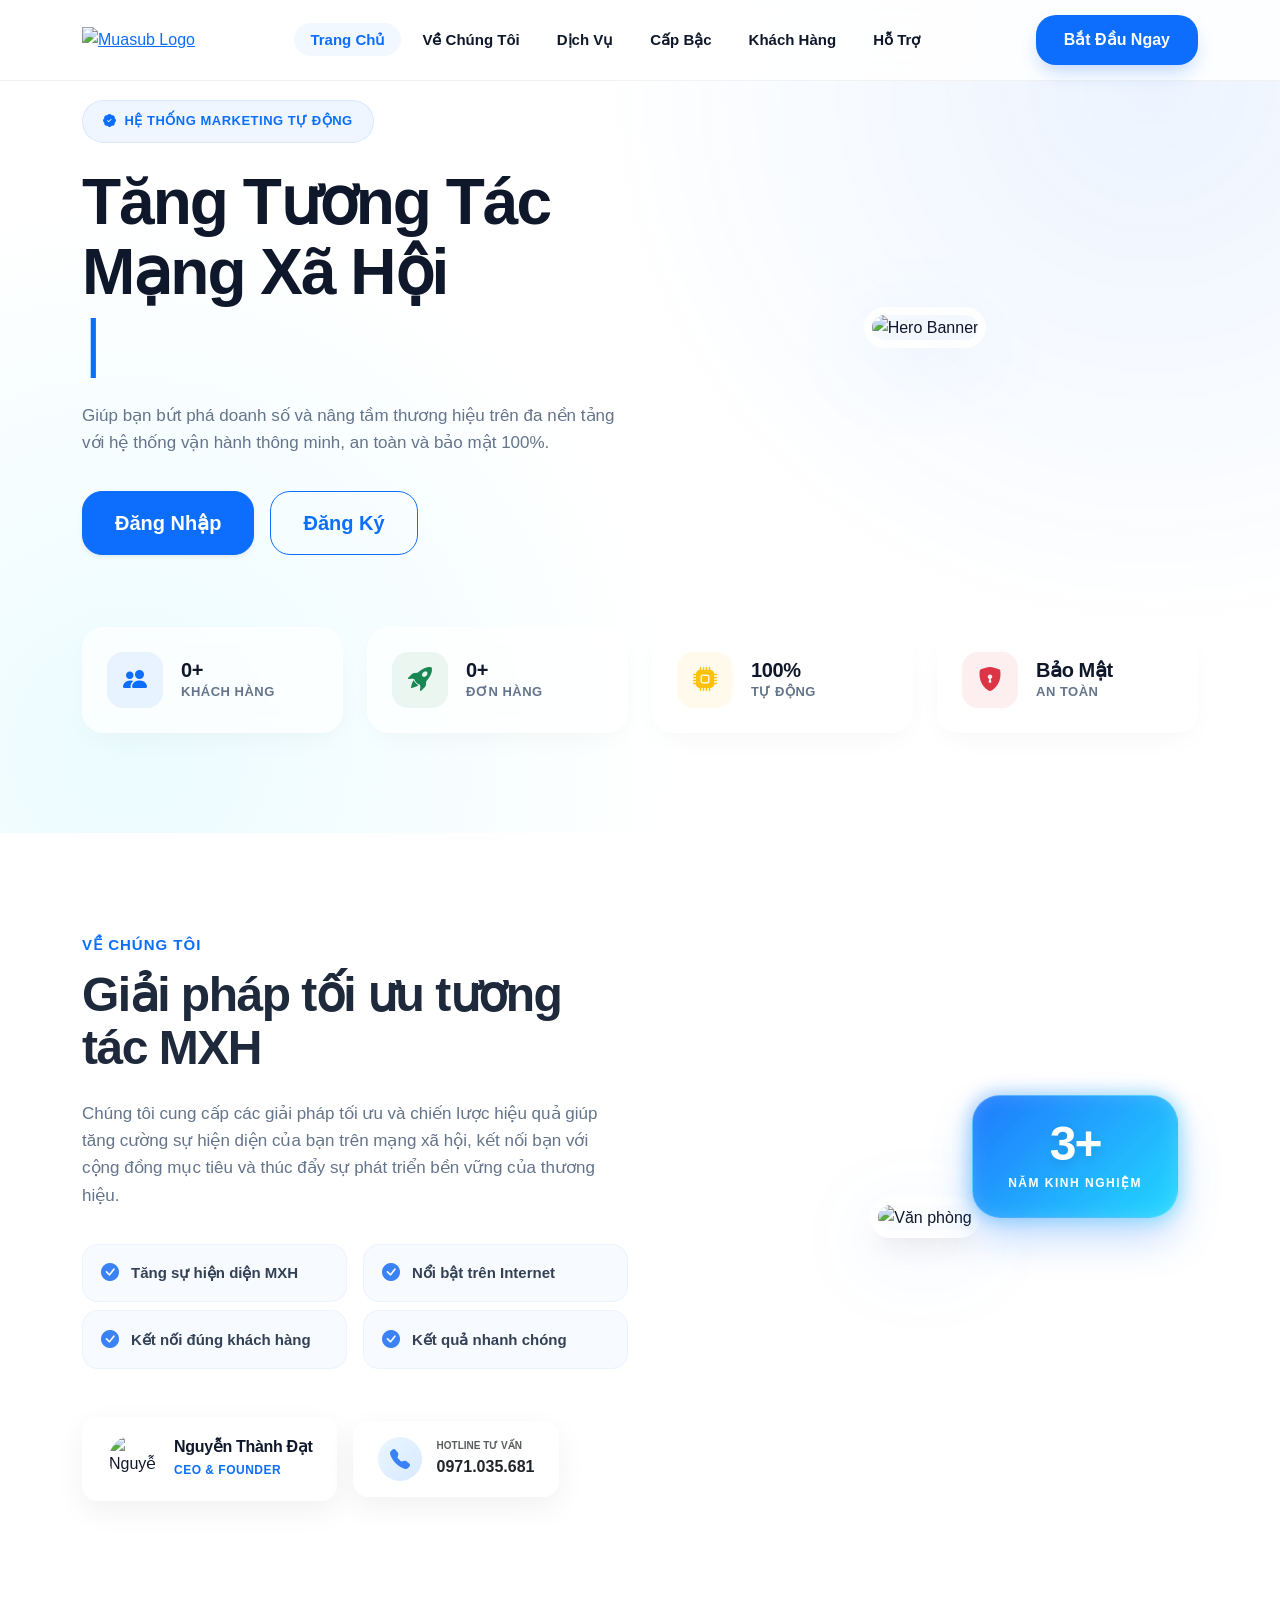
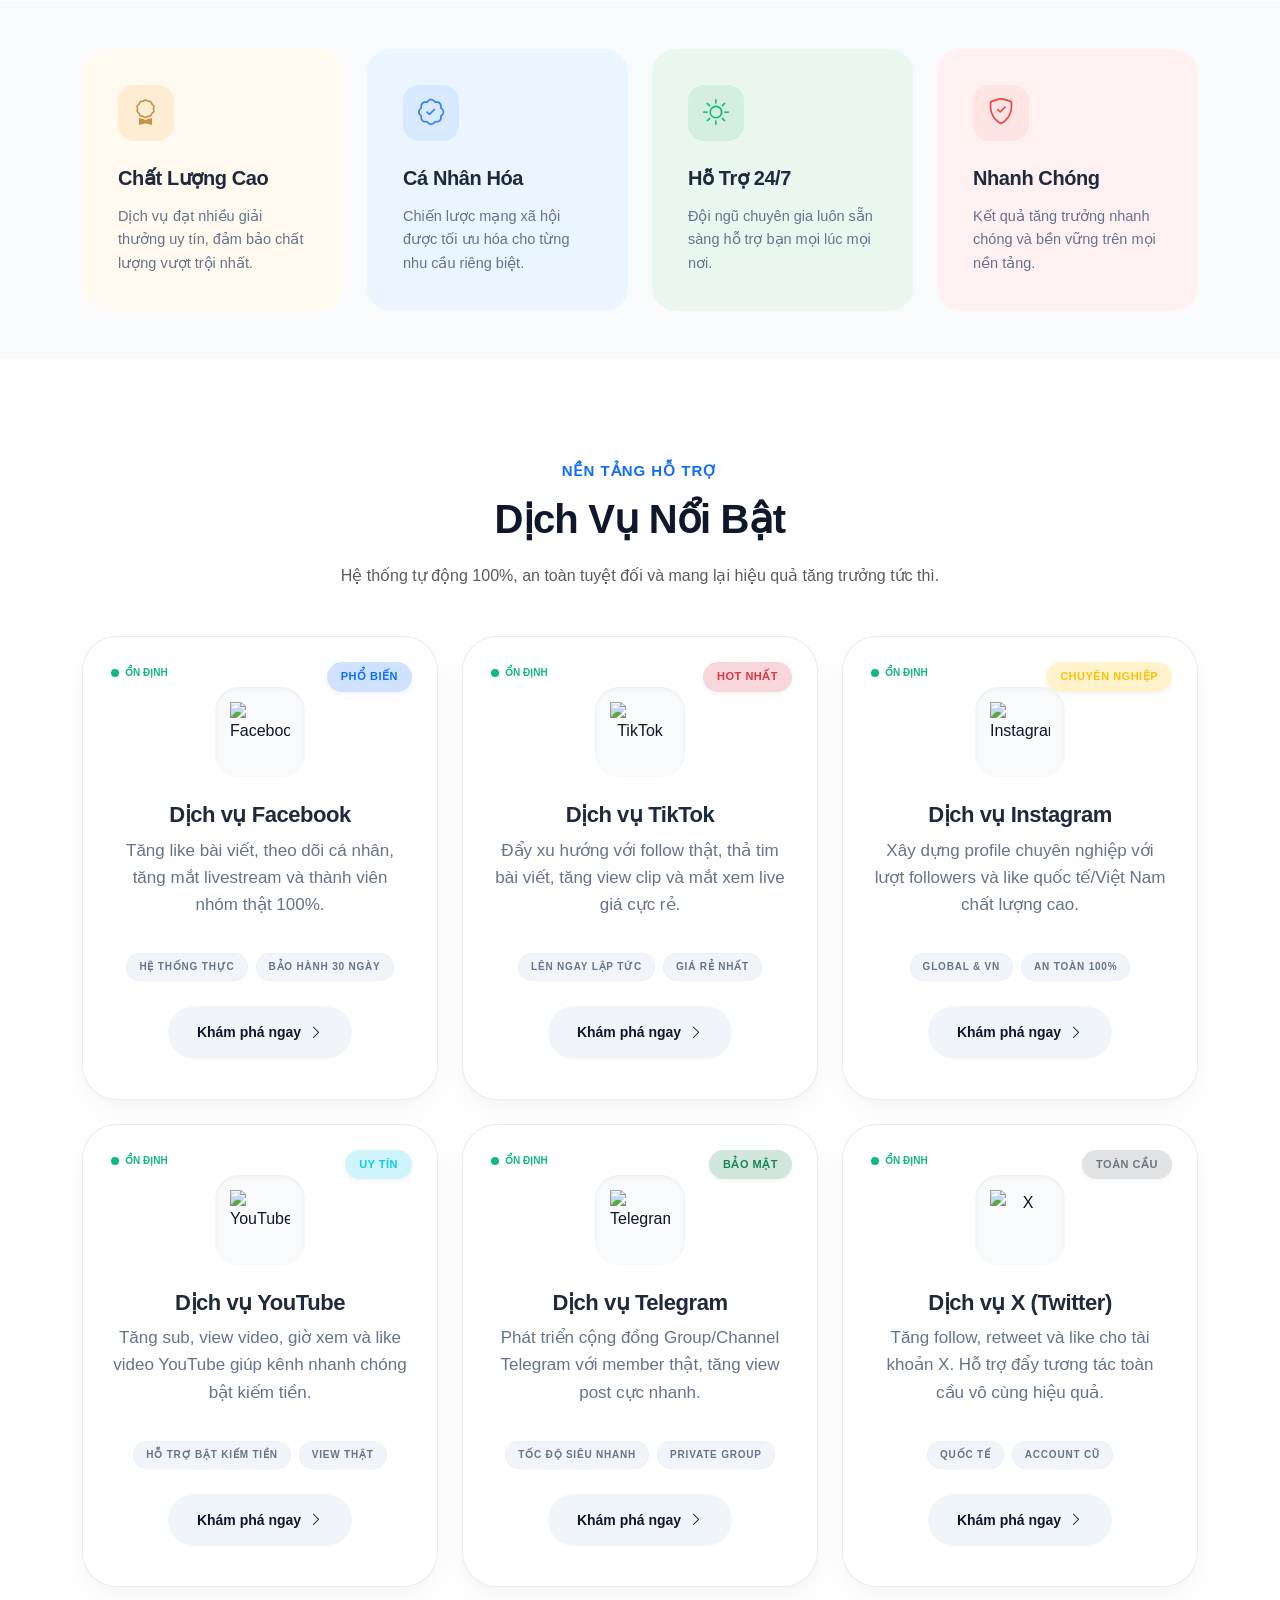
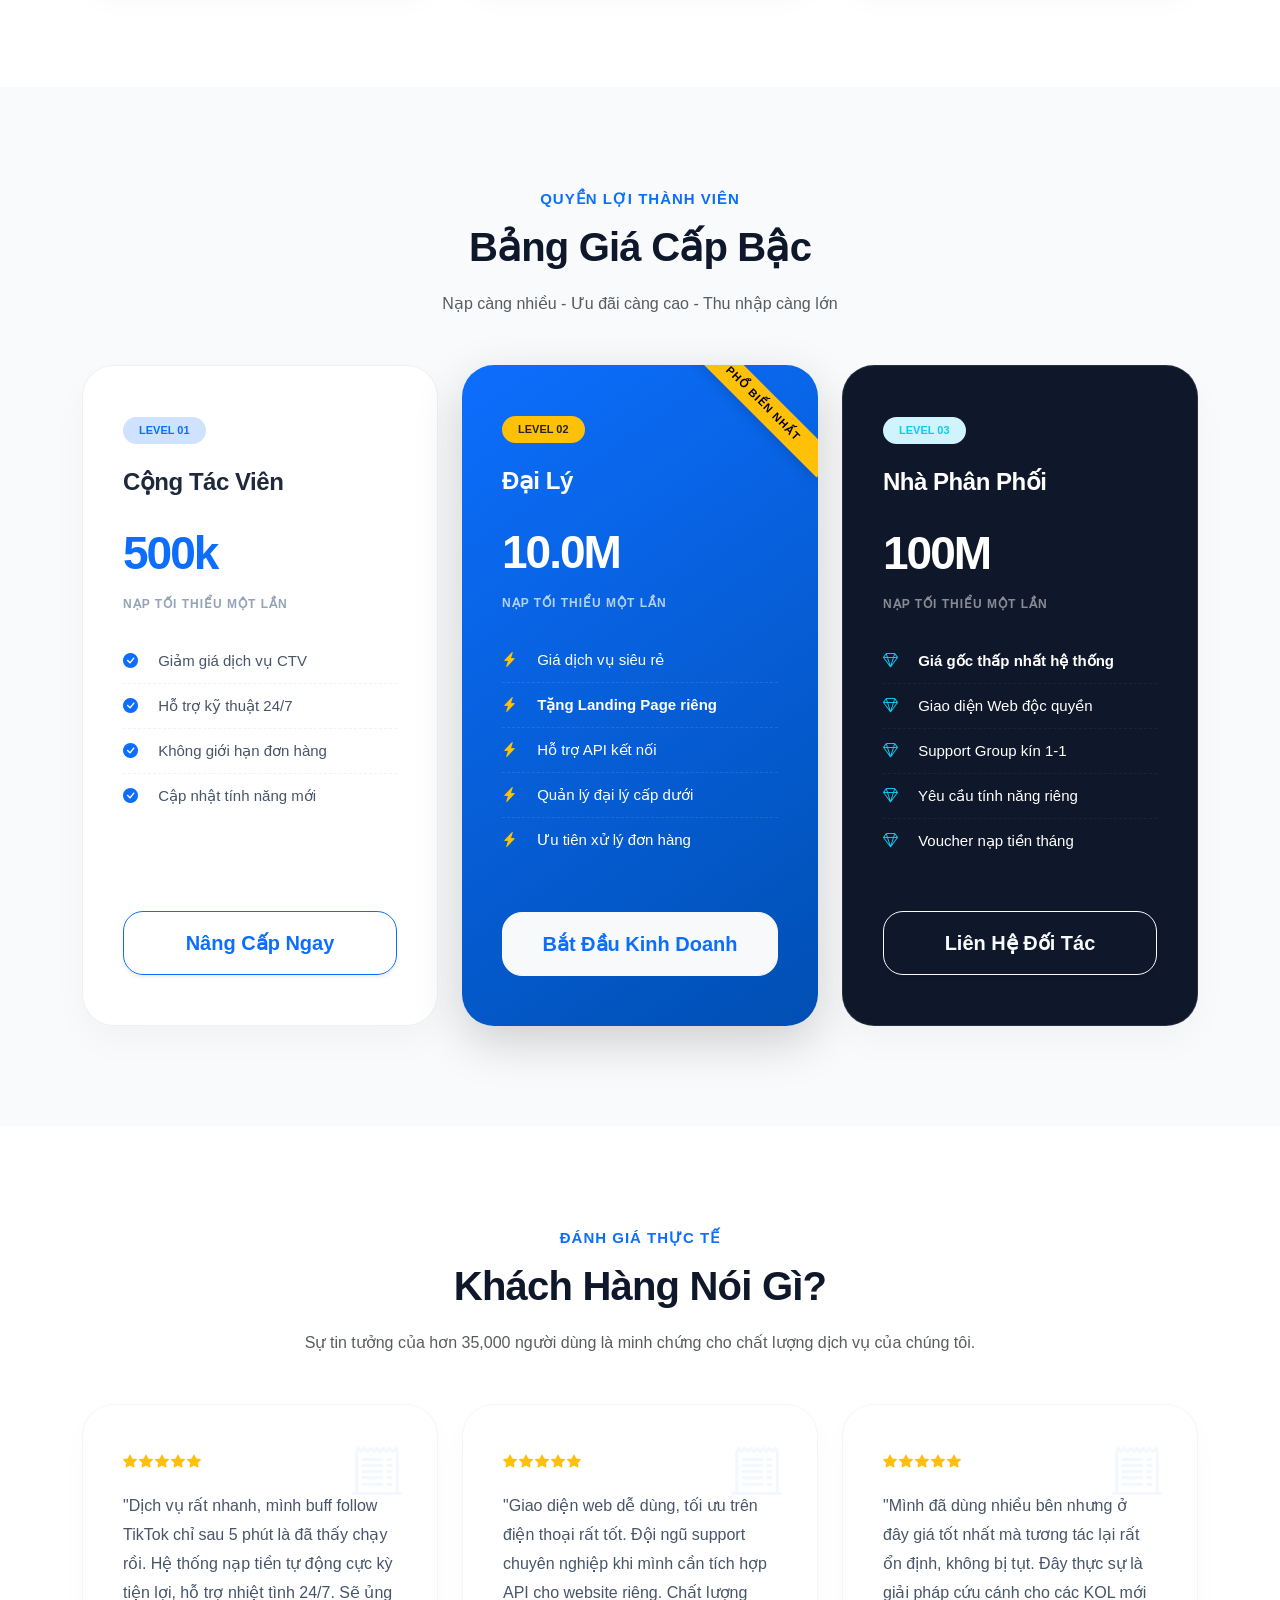
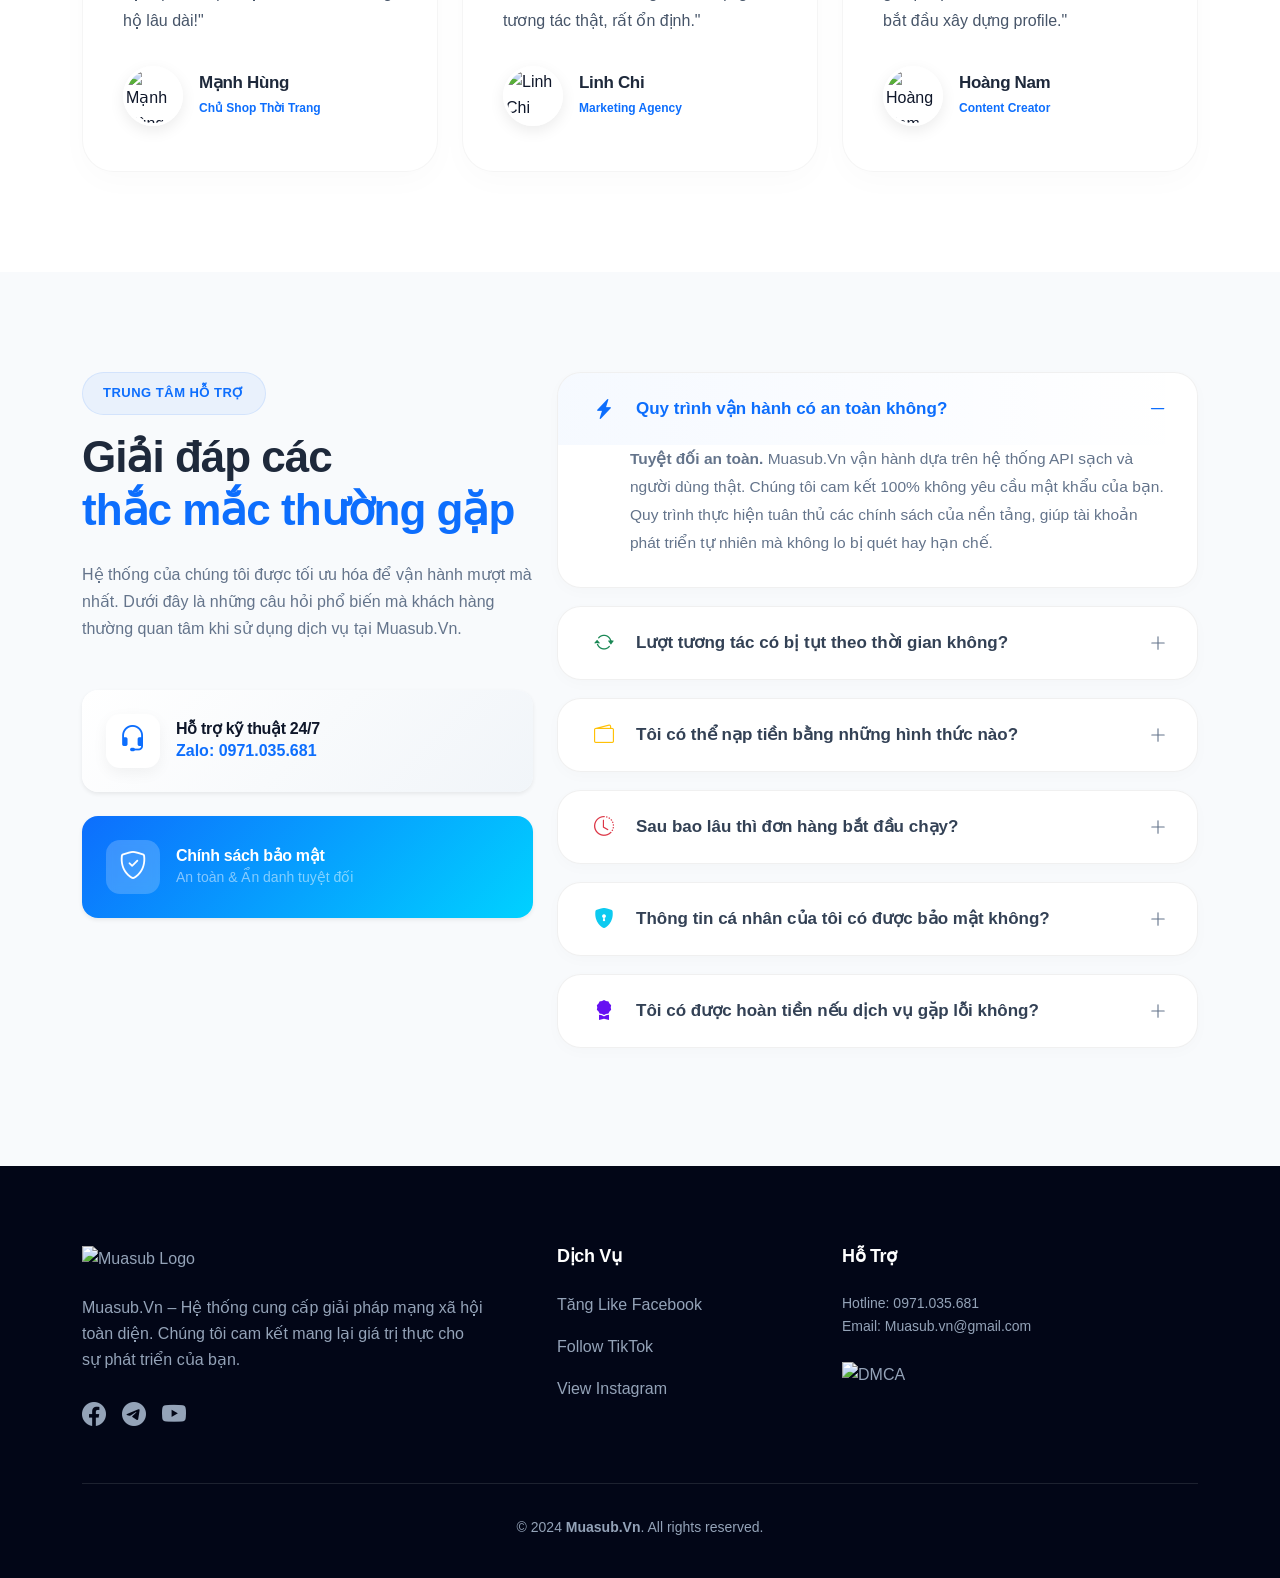
==== commit 3d184179: "Update index.html" ====
--- a/index.html
+++ b/index.html
@@ -16,7 +16,7 @@
   <link href="https://cdn.jsdelivr.net/npm/bootstrap@5.3.3/dist/css/bootstrap.min.css" rel="stylesheet">
   <link href="https://cdn.jsdelivr.net/npm/bootstrap-icons@1.11.3/font/bootstrap-icons.min.css" rel="stylesheet">
   <link href="https://unpkg.com/aos@2.3.1/dist/aos.css" rel="stylesheet">
-  <link href="assets/css/style.css" rel="stylesheet">
+  <link href="style.css" rel="stylesheet">
   
 </head>
 
--- a/style.css
+++ b/style.css
@@ -0,0 +1,828 @@
+:root {
+      --primary-color: #0d6efd;
+      --primary-hover: #0a58ca;
+      --secondary-color: #64748b;
+      --accent-color: #00d2ff;
+      --text-dark: #0f172a;
+      --bg-light: #f8fafc;
+      --glass-bg: rgba(255, 255, 255, 0.85);
+      --border-radius-lg: 35px;
+      --border-radius-md: 20px;
+      --transition: all 0.5s cubic-bezier(0.16, 1, 0.3, 1);
+      --shadow-sm: 0 4px 6px -1px rgba(0, 0, 0, 0.05);
+      --shadow-lg: 0 20px 25px -5px rgba(0, 0, 0, 0.05), 0 10px 10px -5px rgba(0, 0, 0, 0.02);
+      
+      /* Platform Colors */
+      --fb-color: #1877f2;
+      --tt-color: #000000;
+      --ig-color: #e4405f;
+      --yt-color: #ff0000;
+      --tele-color: #24a1de;
+      --x-color: #14171a;
+    }
+
+    /* Fix lỗi hiện text/flash content khi load trang */
+    body {
+      opacity: 0;
+      transition: opacity 0.8s cubic-bezier(0.4, 0, 0.2, 1);
+      font-family: 'Be Vietnam Pro', sans-serif;
+      color: var(--text-dark);
+      background-color: #ffffff;
+      line-height: 1.6;
+    }
+    body.loaded {
+      opacity: 1;
+    }
+
+    html, body { 
+        scroll-behavior: smooth; 
+        overflow-x: hidden;
+        width: 100%;
+        position: relative;
+    }
+
+    h1, h2, h3, h4, h5, h6 {
+      font-weight: 800;
+      letter-spacing: -0.02em;
+    }
+
+    /* Header & Navigation */
+    .header {
+      background: var(--glass-bg);
+      backdrop-filter: blur(20px);
+      -webkit-backdrop-filter: blur(20px);
+      transition: var(--transition);
+      padding: 15px 0;
+      border-bottom: 1px solid rgba(0, 0, 0, 0.05);
+      z-index: 1000;
+    }
+    
+    .header.scrolled {
+      padding: 10px 0;
+      box-shadow: 0 10px 30px rgba(0,0,0,0.05);
+      background: rgba(255, 255, 255, 0.9);
+    }
+
+    .navmenu ul {
+      margin: 0;
+      padding: 0;
+      display: flex;
+      list-style: none;
+      align-items: center;
+      gap: 5px;
+    }
+
+    .navmenu a {
+      color: var(--text-dark);
+      padding: 8px 16px;
+      text-decoration: none;
+      font-weight: 600;
+      font-size: 15px;
+      border-radius: 50px;
+      transition: var(--transition);
+    }
+
+    .navmenu a:hover, .navmenu .active {
+      color: var(--primary-color);
+      background: rgba(13, 110, 253, 0.05);
+    }
+
+    /* Mobile Navigation Refined */
+    @media (max-width: 1199px) {
+      .mobile-nav-toggle {
+        display: block !important;
+        font-size: 32px;
+        cursor: pointer;
+        line-height: 0;
+        transition: 0.5s;
+        color: var(--text-dark);
+      }
+      .navmenu {
+        position: fixed;
+        inset: 0 0 0 auto;
+        width: 300px; 
+        height: 100vh;
+        z-index: 9999;
+        padding: 80px 25px 30px 25px;
+        background: rgba(255, 255, 255, 0.98);
+        backdrop-filter: blur(20px);
+        -webkit-backdrop-filter: blur(20px);
+        box-shadow: -15px 0 40px rgba(0,0,0,0.08);
+        transition: all 0.5s cubic-bezier(0.16, 1, 0.3, 1);
+        visibility: hidden;
+        opacity: 0;
+        transform: translateX(100%);
+        display: block;
+      }
+      .navmenu.active {
+        visibility: visible;
+        opacity: 1;
+        transform: translateX(0);
+      }
+      .navmenu ul {
+        display: flex;
+        flex-direction: column;
+        align-items: flex-start;
+        gap: 10px;
+        width: 100%;
+      }
+      .navmenu ul li { width: 100%; }
+      .navmenu a { 
+        font-size: 16px; 
+        display: flex;
+        align-items: center;
+        padding: 12px 20px;
+        width: 100%;
+        border-radius: 12px;
+      }
+      .navmenu .mobile-nav-close {
+        position: absolute;
+        top: 20px;
+        left: 20px; 
+        font-size: 32px;
+        cursor: pointer;
+        color: var(--text-dark);
+      }
+    }
+
+    .btn-getstarted {
+      background: var(--primary-color);
+      color: white;
+      padding: 12px 28px;
+      border-radius: var(--border-radius-md);
+      text-decoration: none;
+      font-weight: 700;
+      box-shadow: 0 10px 20px -5px rgba(13, 110, 253, 0.3);
+      transition: var(--transition);
+      display: inline-block;
+      text-align: center;
+    }
+
+    .btn-getstarted:hover {
+      transform: translateY(-3px);
+      box-shadow: 0 15px 25px -5px rgba(13, 110, 253, 0.4);
+      color: white;
+    }
+
+    /* Hero Section */
+    .hero {
+      padding: 160px 0 80px;
+      background: 
+        radial-gradient(circle at 90% 10%, rgba(13, 110, 253, 0.08) 0%, transparent 40%),
+        radial-gradient(circle at 10% 90%, rgba(0, 210, 255, 0.08) 0%, transparent 40%);
+      overflow: hidden;
+    }
+
+    .display-4 {
+      font-weight: 900 !important;
+      line-height: 1.1;
+      letter-spacing: -2px;
+      font-size: clamp(2.2rem, 5vw, 4rem);
+    }
+
+    .company-badge {
+      display: inline-flex;
+      align-items: center;
+      padding: 10px 20px;
+      background: rgba(13, 110, 253, 0.06);
+      border: 1px solid rgba(13, 110, 253, 0.1);
+      color: var(--primary-color);
+      border-radius: 50px;
+      font-weight: 700;
+      font-size: 13px;
+      text-transform: uppercase;
+      letter-spacing: 0.5px;
+    }
+
+    .gradient-text-container {
+      display: inline-block;
+      min-width: 150px; 
+    }
+
+    .gradient-text {
+      background: linear-gradient(135deg, #0d6efd 0%, #00d2ff 100%);
+      -webkit-background-clip: text;
+      -webkit-text-fill-color: transparent;
+      display: inline-block;
+      font-weight: 900;
+    }
+
+    .hero-image img {
+      filter: drop-shadow(0 20px 40px rgba(13, 110, 253, 0.15));
+      border: 8px solid rgba(255, 255, 255, 0.8);
+      border-radius: var(--border-radius-lg);
+      animation: float 6s ease-in-out infinite;
+      max-width: 100%;
+      height: auto;
+    }
+
+    @keyframes float {
+      0%, 100% { transform: translateY(0); }
+      50% { transform: translateY(-20px); }
+    }
+
+    #cursor {
+      color: var(--primary-color);
+      margin-left: 3px;
+      animation: blink 0.8s infinite;
+      font-weight: 300;
+    }
+    @keyframes blink { 50% { opacity: 0; } }
+
+    /* Custom Buttons */
+    .btn-lg {
+      border-radius: var(--border-radius-md) !important;
+      padding: 16px 32px;
+      font-weight: 700;
+      transition: var(--transition);
+    }
+
+    /* Section Styling */
+    .section { padding: 100px 0; overflow: hidden; }
+    .light-background { background-color: var(--bg-light); }
+    .section-title h2 { font-size: clamp(28px, 4vw, 40px); margin-bottom: 20px; font-weight: 800; }
+
+    /* Feature Item Card */
+    .feature-item-card {
+        padding: 35px;
+        border-radius: 24px;
+        height: 100%;
+        transition: var(--transition);
+        border: 1px solid transparent;
+    }
+    .feature-item-card:hover {
+        transform: translateY(-10px);
+        box-shadow: 0 20px 40px rgba(0,0,0,0.06);
+        border-color: rgba(0,0,0,0.03);
+    }
+    .feature-item-card h5 {
+        font-size: 20px;
+        color: #1e293b;
+        margin-bottom: 15px;
+        font-weight: 700;
+    }
+    .feature-item-card p {
+        font-size: 14.5px;
+        color: #64748b;
+        margin-bottom: 0;
+    }
+    .feature-icon-wrapper {
+        width: 56px;
+        height: 56px;
+        border-radius: 16px;
+        display: flex;
+        align-items: center;
+        justify-content: center;
+        margin-bottom: 25px;
+        font-size: 26px;
+    }
+    .f-yellow { background-color: #fff9f0; }
+    .f-yellow .feature-icon-wrapper { background-color: #fdedd3; color: #c89146; }
+    .f-blue { background-color: #ebf5ff; }
+    .f-blue .feature-icon-wrapper { background-color: #d7eaff; color: #3b82f6; }
+    .f-green { background-color: #e9f7ef; }
+    .f-green .feature-icon-wrapper { background-color: #d4efe0; color: #10b981; }
+    .f-pink { background-color: #fff1f1; }
+    .f-pink .feature-icon-wrapper { background-color: #ffe4e4; color: #ef4444; }
+
+    /* About Us Section Improved Styling */
+    .about-subtitle { color: var(--primary-color); font-weight: 700; font-size: 15px; margin-bottom: 12px; display: block; text-transform: uppercase; letter-spacing: 1px; }
+    .about-title { font-size: clamp(32px, 4vw, 48px); color: #1e293b; margin-bottom: 25px; line-height: 1.1; letter-spacing: -1.5px; }
+    .about-desc { color: #64748b; margin-bottom: 35px; font-size: 17px; }
+    
+    .check-list-item { 
+        display: flex; 
+        align-items: center; 
+        gap: 12px; 
+        padding: 14px 18px;
+        border-radius: 16px;
+        background: rgba(13, 110, 253, 0.03);
+        border: 1px solid rgba(13, 110, 253, 0.05);
+        font-weight: 600; 
+        font-size: 15px; 
+        color: #334155; 
+        transition: var(--transition);
+    }
+    .check-list-item:hover {
+        background: rgba(13, 110, 253, 0.08);
+        transform: translateX(5px);
+    }
+    .check-list-item i { color: #3b82f6; font-size: 18px; }
+    
+    .profile-info-card, .contact-info-card {
+      background: rgba(255, 255, 255, 0.8);
+      backdrop-filter: blur(10px);
+      -webkit-backdrop-filter: blur(10px);
+      padding: 15px 24px;
+      border-radius: 16px;
+      box-shadow: 0 10px 30px rgba(0,0,0,0.06);
+      display: flex;
+      align-items: center;
+      gap: 15px;
+      border: 1px solid rgba(255,255,255,0.4);
+      transition: var(--transition);
+    }
+    .profile-info-card:hover, .contact-info-card:hover { transform: translateY(-5px); box-shadow: 0 15px 35px rgba(0,0,0,0.1); }
+    .profile-info-card img { width: 52px; height: 52px; border-radius: 50%; object-fit: cover; border: 2px solid white; }
+    .contact-info-card .icon-box { width: 44px; height: 44px; background: linear-gradient(135deg, #ebf5ff, #d7eaff); color: #3b82f6; border-radius: 50%; display: flex; align-items: center; justify-content: center; font-size: 20px; }
+
+    .about-image-stack { position: relative; width: 100%; height: 540px; }
+    .main-img { 
+        width: 85%; 
+        height: 480px; 
+        object-fit: cover; 
+        border-radius: 40px; 
+        box-shadow: var(--shadow-lg);
+        position: absolute;
+        right: 0;
+        top: 0;
+        transition: var(--transition);
+    }
+    .sub-img { 
+        position: absolute; 
+        top: 20%; 
+        left: 0; 
+        width: 45%; 
+        height: 300px;
+        object-fit: cover;
+        border: 12px solid white; 
+        border-radius: 40px; 
+        box-shadow: 0 25px 50px rgba(0,0,0,0.15);
+        z-index: 2;
+        transition: var(--transition);
+    }
+    .about-image-stack:hover .main-img { transform: scale(1.02); }
+    .about-image-stack:hover .sub-img { transform: scale(1.05) translateY(-10px); }
+
+    /* Improved Experience Box - Glassmorphism & High End */
+    .experience-box {
+        position: absolute;
+        bottom: 30px;
+        right: -10px;
+        background: linear-gradient(135deg, rgba(13, 110, 253, 0.9) 0%, rgba(0, 210, 255, 0.8) 100%);
+        backdrop-filter: blur(12px);
+        -webkit-backdrop-filter: blur(12px);
+        color: white;
+        padding: 24px 35px;
+        border-radius: 28px;
+        text-align: center;
+        box-shadow: 0 20px 40px rgba(13, 110, 253, 0.25), inset 0 0 20px rgba(255, 255, 255, 0.2);
+        z-index: 10;
+        border: 1px solid rgba(255, 255, 255, 0.3);
+        transition: var(--transition);
+        animation: boxFloat 4s ease-in-out infinite;
+    }
+    
+    .experience-box::before {
+        content: "";
+        position: absolute;
+        inset: -5px;
+        border-radius: 32px;
+        background: linear-gradient(135deg, var(--primary-color), var(--accent-color));
+        z-index: -1;
+        opacity: 0.3;
+        filter: blur(8px);
+        animation: pulse-glow 2s infinite;
+    }
+
+    @keyframes boxFloat {
+        0%, 100% { transform: translateY(0) translateX(0); }
+        50% { transform: translateY(-10px) translateX(-5px); }
+    }
+
+    @keyframes pulse-glow {
+        0% { transform: scale(0.95); opacity: 0.2; }
+        50% { transform: scale(1.05); opacity: 0.5; }
+        100% { transform: scale(0.95); opacity: 0.2; }
+    }
+
+    .experience-box h2 { margin: 0; font-size: 48px; line-height: 1; font-weight: 900; letter-spacing: -2px; text-shadow: 0 4px 10px rgba(0,0,0,0.1); }
+    .experience-box p { margin: 0; font-size: 12px; font-weight: 800; text-transform: uppercase; letter-spacing: 1.5px; opacity: 1; margin-top: 6px; display: flex; align-items: center; justify-content: center; gap: 6px; }
+    .experience-box:hover { transform: scale(1.05) rotate(-2deg); box-shadow: 0 30px 60px rgba(13, 110, 253, 0.4); }
+
+    /* Stats Section Improved - Glassmorphism style */
+    .stat-item {
+      padding: 24px;
+      background: rgba(255, 255, 255, 0.7);
+      backdrop-filter: blur(10px);
+      -webkit-backdrop-filter: blur(10px);
+      border-radius: 22px;
+      box-shadow: 0 10px 30px -10px rgba(0,0,0,0.05);
+      display: flex;
+      align-items: center;
+      gap: 18px;
+      border: 1px solid rgba(255, 255, 255, 0.5);
+      transition: var(--transition);
+      height: 100%;
+    }
+    .stat-item:hover { 
+      transform: translateY(-8px); 
+      background: #ffffff;
+      box-shadow: 0 20px 40px -12px rgba(13, 110, 253, 0.15); 
+      border-color: rgba(13, 110, 253, 0.1);
+    }
+    .stat-icon-box {
+      width: 56px;
+      height: 56px;
+      display: flex;
+      align-items: center;
+      justify-content: center;
+      border-radius: 16px;
+      background: rgba(13, 110, 253, 0.08);
+      color: var(--primary-color);
+      font-size: 24px;
+      flex-shrink: 0;
+    }
+    .stat-item h5 { font-size: 1.25rem; font-weight: 800; color: var(--text-dark); margin: 0; }
+    .stat-item p { font-size: 13px; font-weight: 600; color: var(--secondary-color); text-transform: uppercase; letter-spacing: 0.5px; }
+
+    /* Pricing & Service Cards */
+    .pricing-card {
+      padding: 50px 40px;
+      background: white;
+      border-radius: 32px;
+      box-shadow: 0 15px 35px rgba(0, 0, 0, 0.03);
+      transition: var(--transition);
+      height: 100%;
+      border: 1px solid rgba(0, 0, 0, 0.06);
+      position: relative;
+      overflow: hidden;
+      display: flex;
+      flex-direction: column;
+    }
+
+    .pricing-card:hover { 
+      transform: translateY(-12px);
+      box-shadow: 0 30px 60px rgba(13, 110, 253, 0.12);
+      border-color: rgba(13, 110, 253, 0.3);
+    }
+
+    .pricing-card h3 { font-size: 24px; color: #1e293b; margin-bottom: 5px; font-weight: 800; }
+    .pricing-card .price { font-size: 46px; font-weight: 900; margin: 15px 0 5px; color: var(--primary-color); letter-spacing: -2px; }
+    .pricing-card .nạp-tối-thiểu { font-size: 12px; font-weight: 700; text-transform: uppercase; color: #94a3b8; letter-spacing: 1px; margin-bottom: 25px; display: block; }
+    
+    .pricing-card ul li { font-weight: 500; font-size: 15px; color: #475569; padding: 10px 0; border-bottom: 1px dashed rgba(0,0,0,0.05); }
+    .pricing-card ul li:last-child { border-bottom: none; }
+
+    .pricing-card.popular {
+      background: linear-gradient(145deg, #0d6efd 0%, #004fb3 100%);
+      color: white;
+      border: none;
+      z-index: 2;
+      box-shadow: 0 25px 50px rgba(13, 110, 253, 0.35);
+    }
+    
+    .pricing-card.popular:hover {
+      box-shadow: 0 35px 70px rgba(13, 110, 253, 0.5);
+    }
+
+    .pricing-card.popular h3, 
+    .pricing-card.popular .price, 
+    .pricing-card.popular .text-muted,
+    .pricing-card.popular ul li { color: white !important; }
+    .pricing-card.popular .nạp-tối-thiểu { color: rgba(255,255,255,0.7) !important; }
+    .pricing-card.popular ul li { border-bottom-color: rgba(255,255,255,0.1); }
+    .pricing-card.popular ul li i { color: #ffc107 !important; }
+
+    .pricing-card.exclusive {
+      background: #0f172a;
+      color: white;
+      border: 1px solid rgba(255,255,255,0.1);
+    }
+    .pricing-card.exclusive h3, 
+    .pricing-card.exclusive .price, 
+    .pricing-card.exclusive .text-muted,
+    .pricing-card.exclusive ul li { color: white !important; }
+    .pricing-card.exclusive .nạp-tối-thiểu { color: rgba(255,255,255,0.5) !important; }
+    .pricing-card.exclusive ul li { border-bottom-color: rgba(255,255,255,0.05); }
+    
+    .pricing-card.exclusive:hover {
+        border-color: var(--accent-color);
+        box-shadow: 0 30px 60px rgba(0,0,0,0.5);
+    }
+
+    .popular-badge {
+        position: absolute;
+        top: 25px;
+        right: -35px;
+        background: #ffc107;
+        color: #000;
+        padding: 5px 40px;
+        font-size: 11px;
+        font-weight: 800;
+        transform: rotate(45deg);
+        text-transform: uppercase;
+        letter-spacing: 1px;
+        box-shadow: 0 5px 10px rgba(0,0,0,0.1);
+    }
+
+    /* Refined Services Improvement - High-End Style */
+    .service-card-wrapper {
+        background: #ffffff;
+        border: 1px solid rgba(0, 0, 0, 0.08);
+        border-radius: var(--border-radius-lg);
+        padding: 50px 30px 40px;
+        transition: var(--transition);
+        height: 100%;
+        position: relative;
+        display: flex;
+        flex-direction: column;
+        align-items: center;
+        z-index: 1;
+        overflow: hidden;
+        text-align: center;
+        box-shadow: 0 10px 30px rgba(0, 0, 0, 0.04), 0 4px 8px rgba(0,0,0,0.02);
+    }
+    
+    .service-card-wrapper::after {
+        content: "";
+        position: absolute;
+        bottom: 0;
+        left: 0;
+        width: 100%;
+        height: 4px;
+        background: transparent;
+        transition: var(--transition);
+    }
+
+    .service-card-wrapper:hover {
+        transform: translateY(-15px);
+        box-shadow: 0 40px 70px -15px rgba(0, 0, 0, 0.12);
+        border-color: transparent;
+    }
+
+    /* Platform Color Accents */
+    .service-card-wrapper.fb-card:hover::after { background: var(--fb-color); }
+    .service-card-wrapper.tt-card:hover::after { background: var(--tt-color); }
+    .service-card-wrapper.ig-card:hover::after { background: var(--ig-color); }
+    .service-card-wrapper.yt-card:hover::after { background: var(--yt-color); }
+    .service-card-wrapper.tele-card:hover::after { background: var(--tele-color); }
+    .service-card-wrapper.x-card:hover::after { background: var(--x-color); }
+
+    .service-icon-box {
+        width: 90px;
+        height: 90px;
+        border-radius: 24px;
+        display: flex;
+        align-items: center;
+        justify-content: center;
+        margin-bottom: 25px;
+        transition: var(--transition);
+        background: #f8fafc;
+        box-shadow: inset 0 2px 4px rgba(0,0,0,0.05);
+        position: relative;
+        z-index: 2;
+    }
+    
+    .service-card-wrapper:hover .service-icon-box {
+        transform: scale(1.1) rotate(5deg);
+        background: white;
+        box-shadow: 0 15px 30px rgba(0,0,0,0.08);
+    }
+    
+    .service-card-wrapper h4 {
+        color: #1e293b;
+        font-size: 22px;
+        transition: var(--transition);
+    }
+
+    .service-tag-container {
+        display: flex;
+        flex-wrap: wrap;
+        gap: 8px;
+        justify-content: center;
+        margin-bottom: 25px;
+    }
+    
+    .service-tag {
+        font-size: 10px;
+        font-weight: 800;
+        padding: 5px 12px;
+        border-radius: 50px;
+        background: #f1f5f9;
+        color: #64748b;
+        text-transform: uppercase;
+        letter-spacing: 0.8px;
+        border: 1px solid rgba(0,0,0,0.02);
+        transition: var(--transition);
+    }
+
+    .service-card-wrapper:hover .service-tag {
+        background: white;
+        border-color: rgba(0,0,0,0.1);
+    }
+    
+    .service-badge {
+        position: absolute;
+        top: 25px;
+        right: 25px;
+        padding: 6px 14px;
+        border-radius: 50px;
+        font-size: 11px;
+        font-weight: 800;
+        text-transform: uppercase;
+        letter-spacing: 0.5px;
+        z-index: 2;
+        box-shadow: 0 2px 5px rgba(0,0,0,0.05);
+    }
+
+    .system-status {
+        position: absolute;
+        top: 28px;
+        left: 28px;
+        display: flex;
+        align-items: center;
+        gap: 6px;
+        font-size: 10px;
+        font-weight: 800;
+        color: #10b981;
+        text-transform: uppercase;
+        z-index: 2;
+    }
+
+    .status-dot {
+        width: 8px;
+        height: 8px;
+        background-color: #10b981;
+        border-radius: 50%;
+        animation: pulse-green 2s infinite;
+    }
+
+    @keyframes pulse-green {
+      0% { box-shadow: 0 0 0 0 rgba(16, 185, 129, 0.7); }
+      70% { box-shadow: 0 0 0 10px rgba(16, 185, 129, 0); }
+      100% { box-shadow: 0 0 0 0 rgba(16, 185, 129, 0); }
+    }
+
+    .btn-service {
+        margin-top: auto;
+        padding: 14px 28px;
+        border-radius: 50px;
+        background: #f1f5f9;
+        font-weight: 700;
+        font-size: 14px;
+        color: var(--text-dark);
+        text-decoration: none;
+        display: flex;
+        align-items: center;
+        gap: 8px;
+        transition: var(--transition);
+        border: 1px solid transparent;
+        z-index: 2;
+    }
+
+    .service-card-wrapper:hover .btn-service { 
+        background: var(--primary-color);
+        color: white;
+        box-shadow: 0 10px 20px rgba(13, 110, 253, 0.2);
+    }
+
+    /* Testimonial IMPROVED */
+    .testimonial-item {
+        background: white;
+        padding: 45px 40px;
+        border-radius: 32px;
+        box-shadow: 0 10px 30px rgba(0,0,0,0.02);
+        transition: var(--transition);
+        border: 1px solid rgba(0,0,0,0.04);
+        height: 100%;
+        position: relative;
+        display: flex;
+        flex-direction: column;
+    }
+    .testimonial-item::before {
+        content: "\F50E";
+        font-family: "bootstrap-icons";
+        position: absolute;
+        top: 25px;
+        right: 35px;
+        font-size: 50px;
+        color: rgba(13, 110, 253, 0.05);
+        z-index: 0;
+    }
+    .testimonial-item:hover { 
+        transform: translateY(-12px); 
+        box-shadow: 0 30px 60px rgba(13, 110, 253, 0.08);
+        border-color: rgba(13, 110, 253, 0.1);
+    }
+    .stars { color: #ffc107; margin-bottom: 20px; font-size: 14px; letter-spacing: 2px; }
+    .testimonial-item p {
+        font-size: 16px;
+        line-height: 1.8;
+        color: #475569;
+        margin-bottom: 30px;
+        flex-grow: 1;
+        position: relative;
+        z-index: 1;
+    }
+    .user-info img { 
+        width: 60px; 
+        height: 60px; 
+        border-radius: 50%; 
+        border: 3px solid #fff; 
+        box-shadow: 0 5px 15px rgba(0,0,0,0.08); 
+        object-fit: cover; 
+    }
+    .user-info h6 { font-size: 17px; margin-bottom: 2px; color: #1e293b; }
+    .user-info small { color: var(--primary-color) !important; font-weight: 600; font-size: 12px; }
+
+    /* FAQ IMPROVED Styles */
+    .faq-title { font-size: clamp(32px, 4vw, 44px); color: #1e293b; line-height: 1.2; letter-spacing: -1px; }
+    .faq-subtitle { color: #64748b; font-size: 16px; line-height: 1.7; }
+    .accordion-custom .accordion-item {
+        background: #ffffff;
+        border: 1px solid rgba(0, 0, 0, 0.06);
+        border-radius: 24px !important;
+        margin-bottom: 18px;
+        overflow: hidden;
+        transition: var(--transition);
+        box-shadow: 0 4px 15px rgba(0,0,0,0.02);
+    }
+    .accordion-custom .accordion-item:hover { 
+        transform: translateY(-3px);
+        border-color: var(--primary-color);
+        box-shadow: 0 15px 35px rgba(13, 110, 253, 0.08); 
+    }
+    .accordion-custom .accordion-button {
+        background-color: transparent;
+        padding: 24px 30px;
+        font-weight: 700;
+        color: #334155;
+        box-shadow: none;
+        font-size: 17px;
+        transition: var(--transition);
+        border: none;
+        display: flex;
+        align-items: center;
+    }
+    .accordion-custom .accordion-button:not(.collapsed) { 
+        color: var(--primary-color); 
+        background: linear-gradient(90deg, rgba(13, 110, 253, 0.04) 0%, transparent 100%);
+    }
+    .accordion-custom .accordion-button::after {
+        background-image: url("data:image/svg+xml,%3csvg xmlns='http://www.w3.org/2000/svg' viewBox='0 0 16 16' fill='%2364748b'%3e%3cpath fill-rule='evenodd' d='M8 2a.5.5 0 0 1 .5.5v5h5a.5.5 0 0 1 0 1h-5v5a.5.5 0 0 1-1 0v-5h-5a.5.5 0 0 1 0-1h5v-5A.5.5 0 0 1 8 2z'/%3e%3c/svg%3e");
+        background-size: 1.1rem;
+        width: 1.1rem; height: 1.1rem;
+        transition: transform 0.5s cubic-bezier(0.16, 1, 0.3, 1);
+    }
+    .accordion-custom .accordion-button:not(.collapsed)::after {
+        background-image: url("data:image/svg+xml,%3csvg xmlns='http://www.w3.org/2000/svg' viewBox='0 0 16 16' fill='%230d6efd'%3e%3cpath fill-rule='evenodd' d='M2 8a.5.5 0 0 1 .5-.5h11a.5.5 0 0 1 0 1h-11A.5.5 0 0 1 2 8z'/%3e%3c/svg%3e");
+        transform: rotate(180deg);
+    }
+    .accordion-custom .accordion-body {
+        padding: 0 30px 30px 72px;
+        color: #64748b;
+        font-size: 15.5px;
+        line-height: 1.8;
+    }
+    
+    /* Footer */
+    .footer { background: #020617; color: #94a3b8; padding: 80px 0 40px; overflow: hidden; }
+    .footer h5 { color: white; font-size: 18px; margin-bottom: 25px; }
+    .footer a { color: #94a3b8; text-decoration: none; transition: var(--transition); }
+    .footer a:hover { color: var(--primary-color); transform: translateX(5px); display: inline-block; }
+
+    /* Main Content Wrapper */
+    .main { overflow-x: hidden; width: 100%; position: relative; }
+
+    /* Responsive Improvements */
+    @media (max-width: 991.98px) {
+      .section { padding: 60px 0; }
+      .hero { padding: 140px 0 40px; text-align: center; }
+      .hero-buttons { justify-content: center; }
+      .about-image-stack { height: auto; margin-top: 40px; padding-bottom: 100px; display: flex; justify-content: center; position: relative;}
+      .main-img { width: 100%; position: relative; height: 350px; right: auto; border-radius: 20px; }
+      .sub-img { display: none; }
+      .experience-box { 
+          position: absolute; 
+          right: 20px !important; 
+          transform: none;
+          bottom: 20px; 
+          width: auto; 
+          min-width: 140px; 
+          padding: 15px 25px; 
+      }
+      .experience-box h2 { font-size: 38px; }
+      .pricing-card { padding: 30px 20px; }
+      .pricing-card.popular { transform: none !important; }
+    }
+
+    @media (max-width: 575.98px) {
+      .stat-item { padding: 18px; gap: 12px; }
+      .stat-icon-box { width: 44px; height: 44px; font-size: 20px; }
+      .stat-item h5 { font-size: 1.1rem; }
+      .hero-buttons { flex-direction: column; width: 100%; gap: 10px !important; }
+      .hero-buttons .btn { width: 100%; padding: 14px; }
+      .about-image-stack { padding-bottom: 80px; }
+      .experience-box { 
+          min-width: 130px; 
+          padding: 15px 20px;
+          bottom: 15px;
+          right: 15px !important;
+      }
+      .experience-box h2 { font-size: 32px; }
+      .display-4 { font-size: 2.2rem; }
+      .testimonial-item { padding: 35px 25px; }
+      .service-card-wrapper { padding: 40px 20px 30px; }
+      .accordion-custom .accordion-body { padding-left: 30px; }
+    }
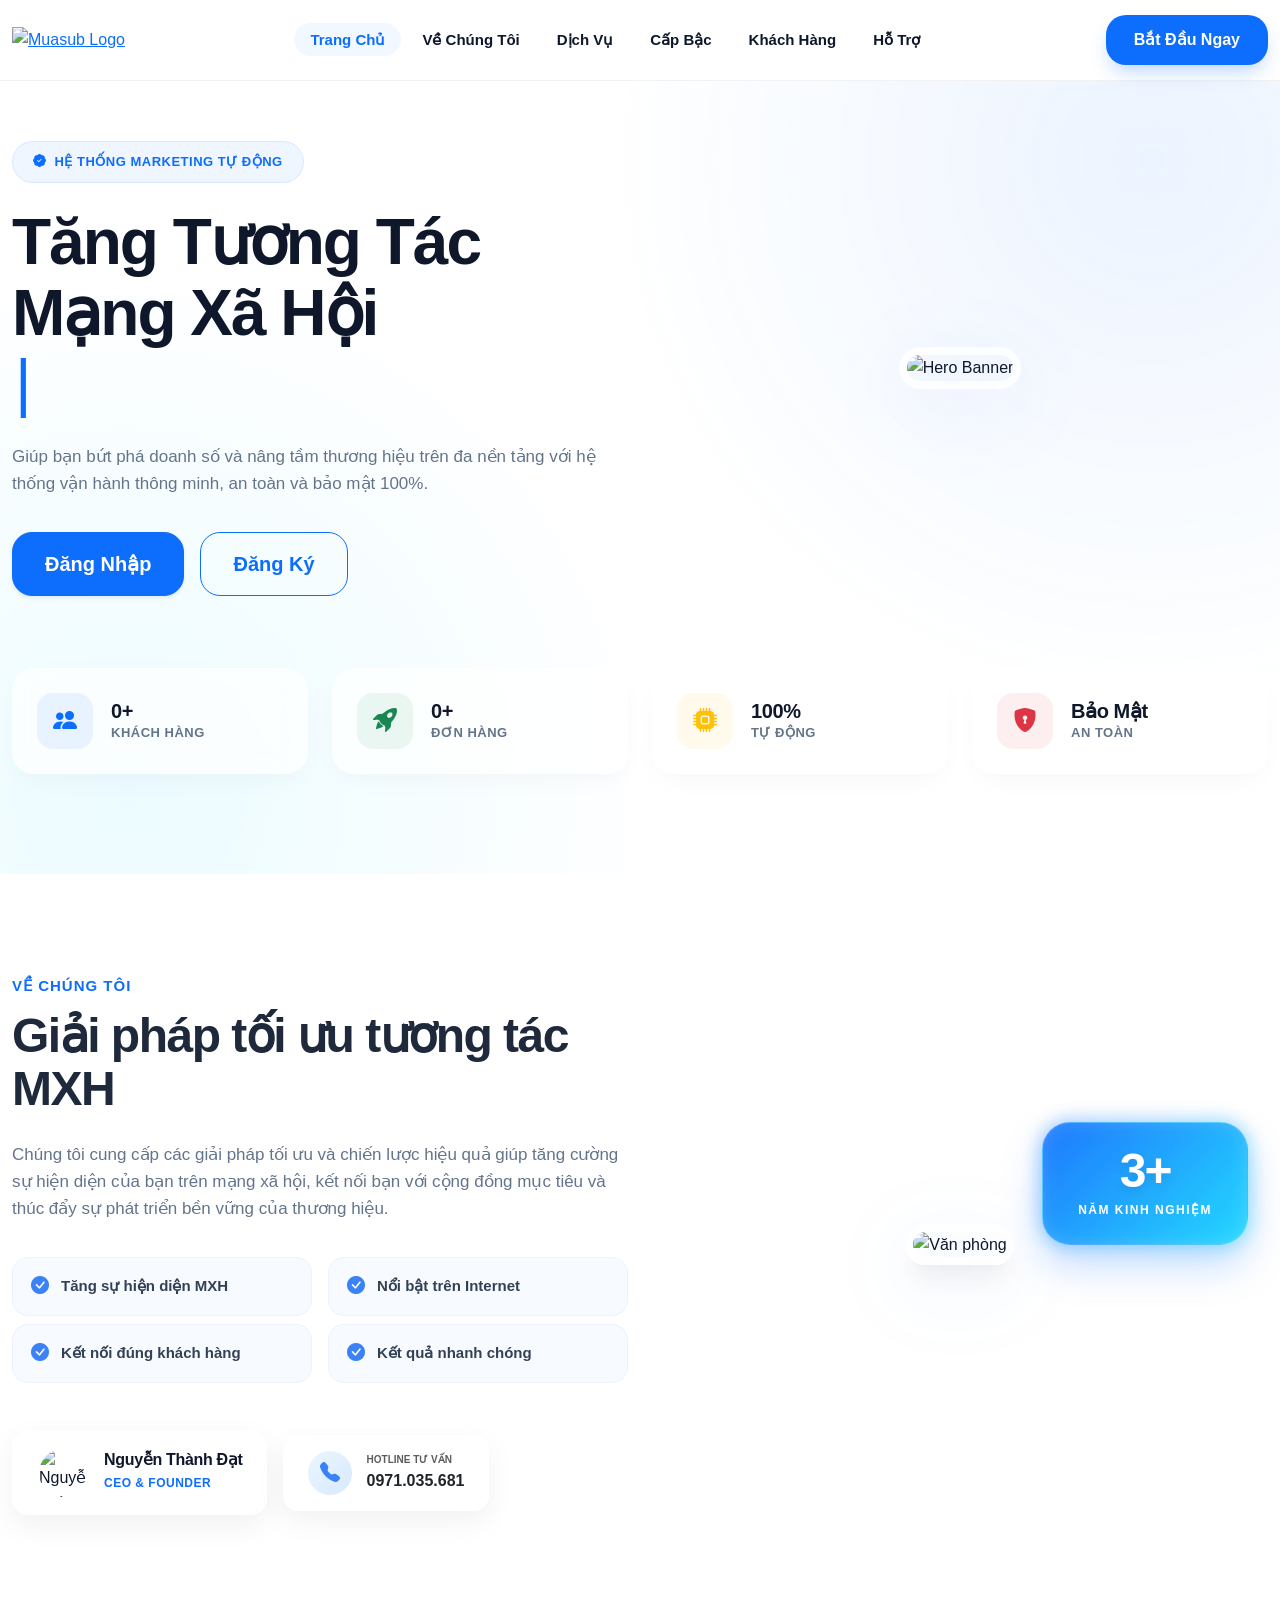
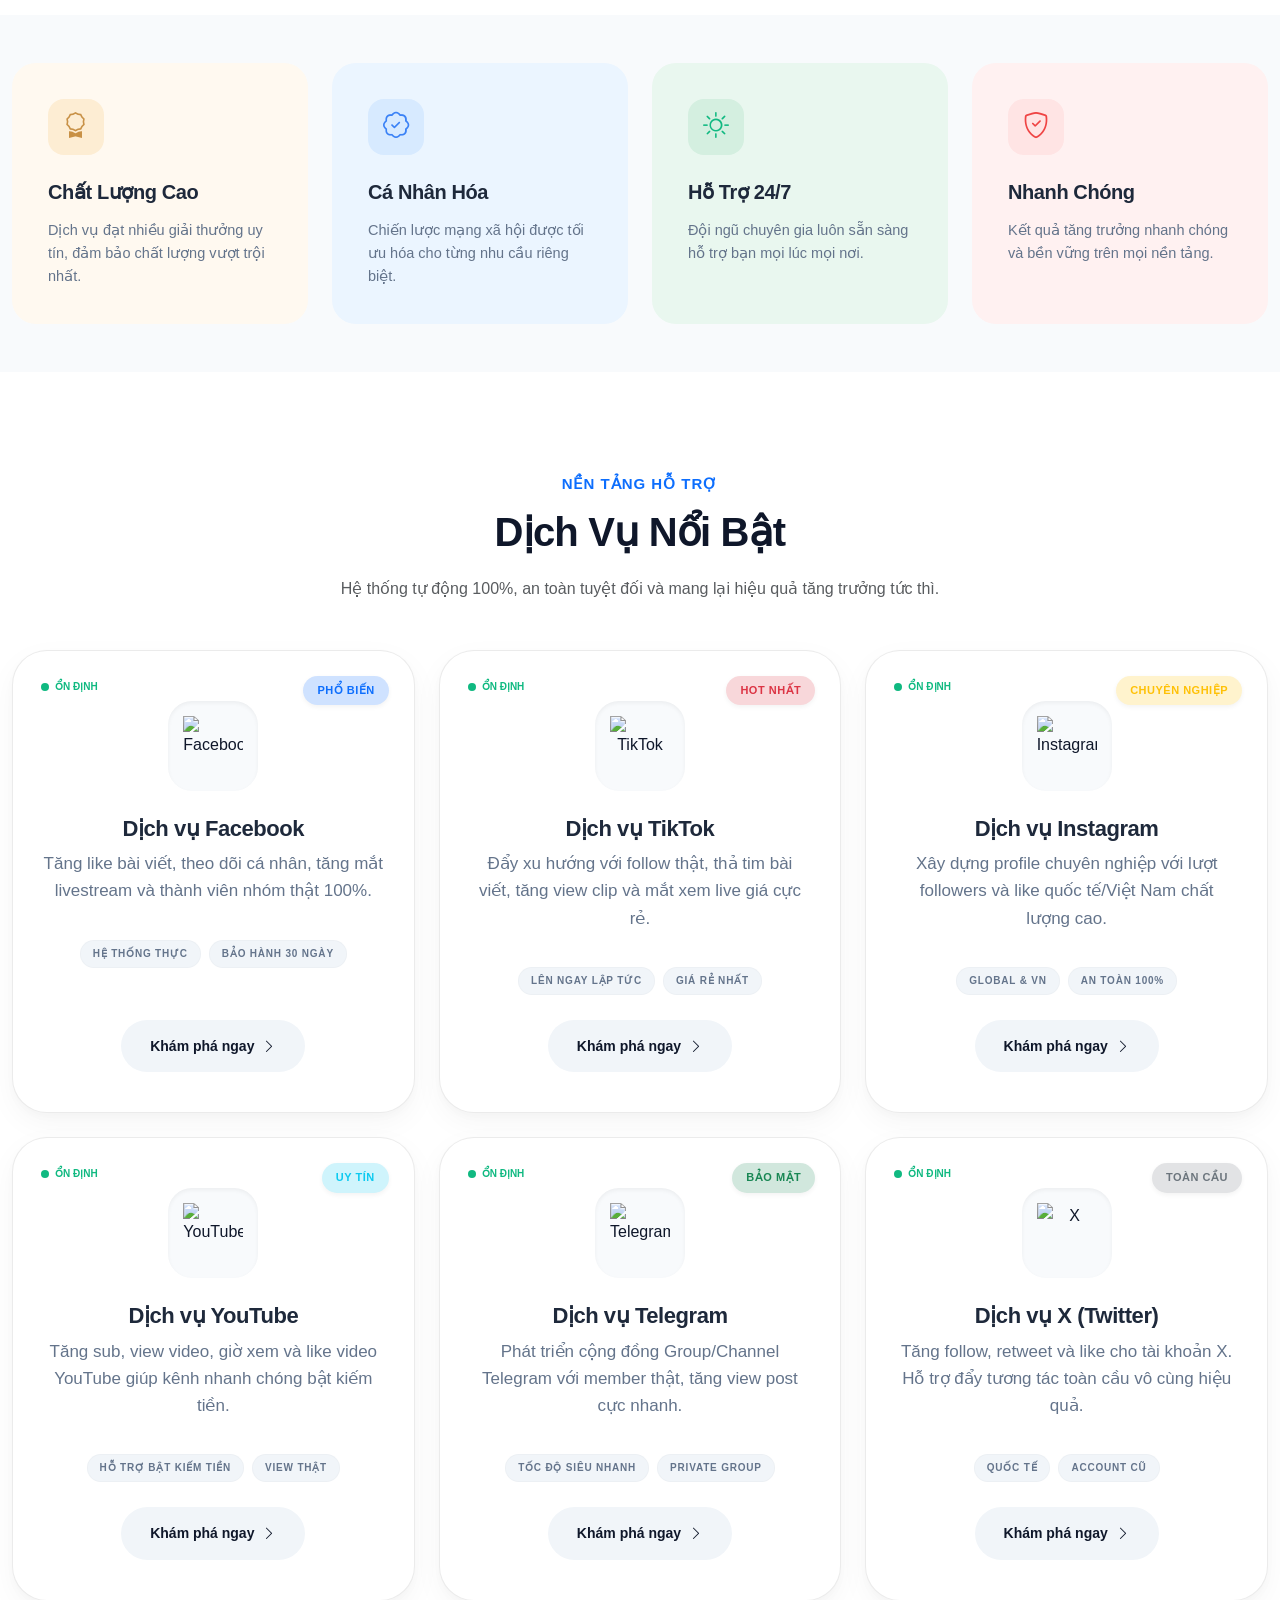
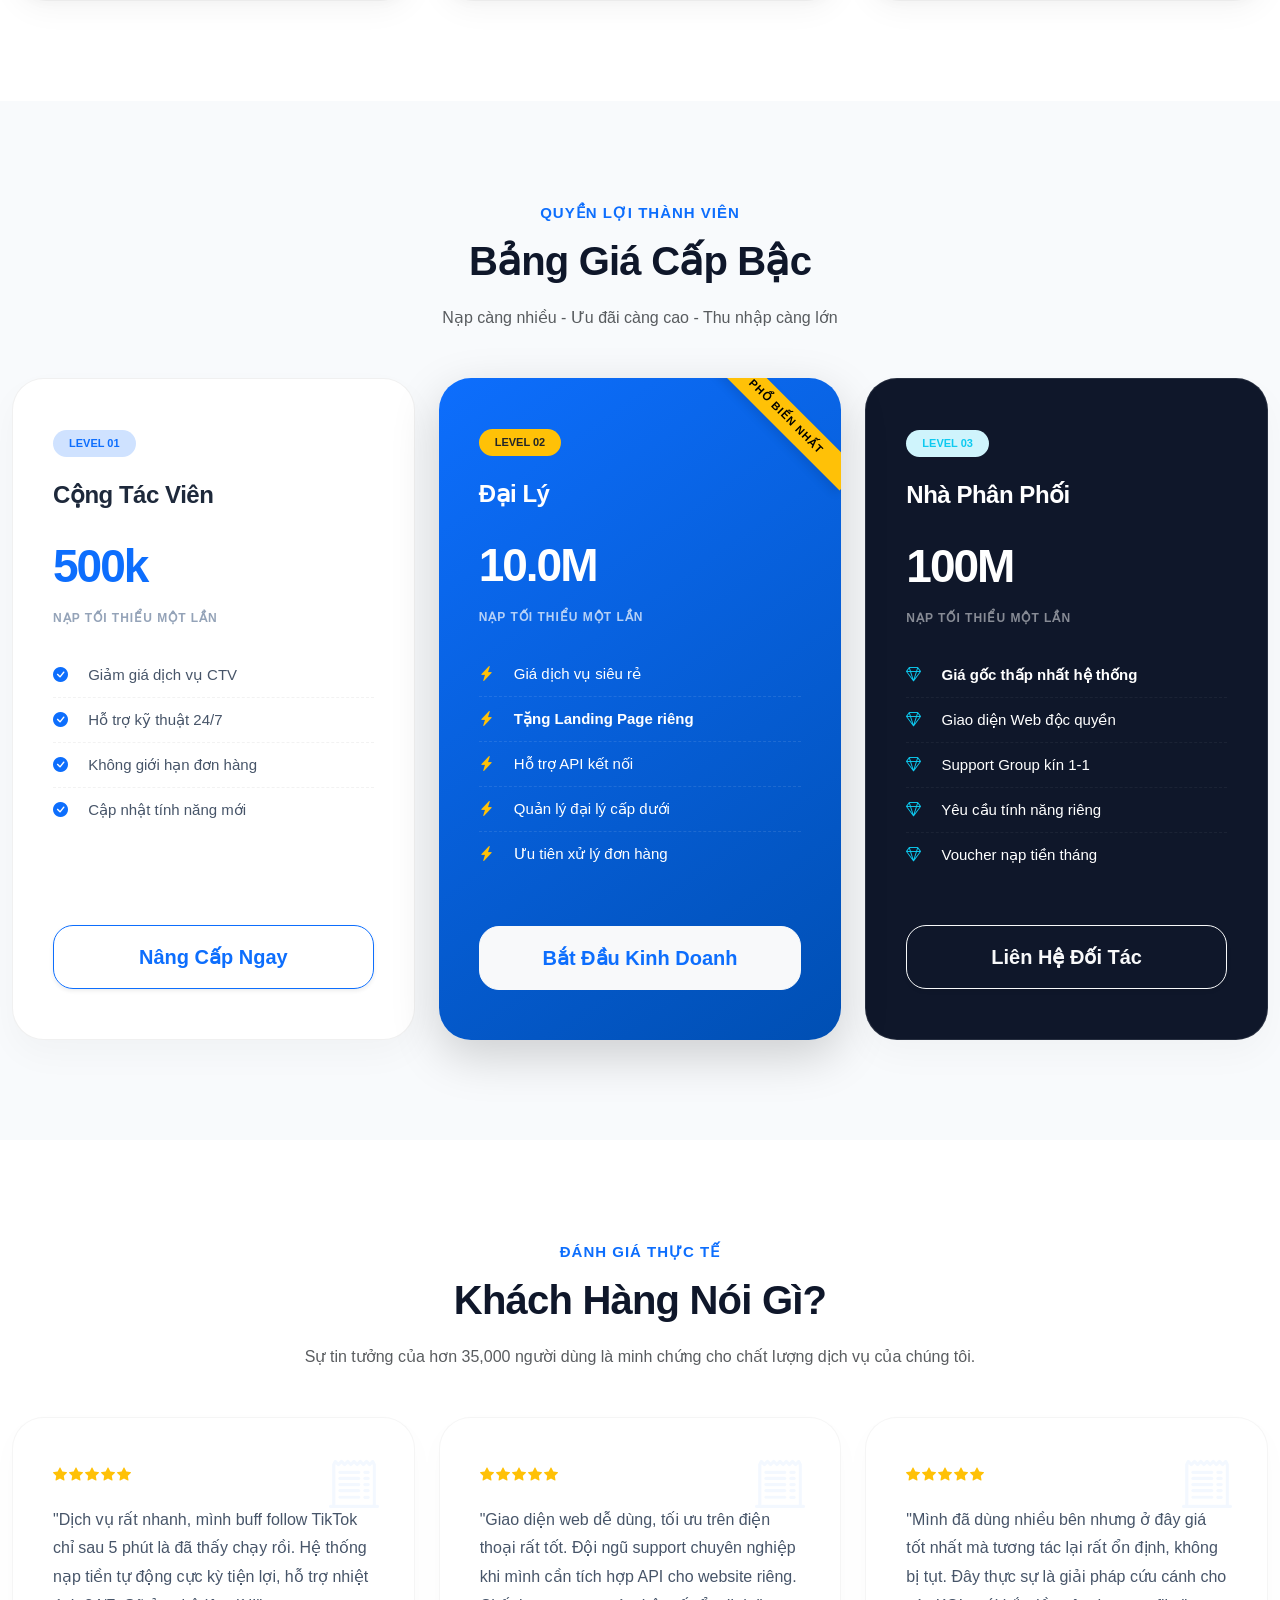
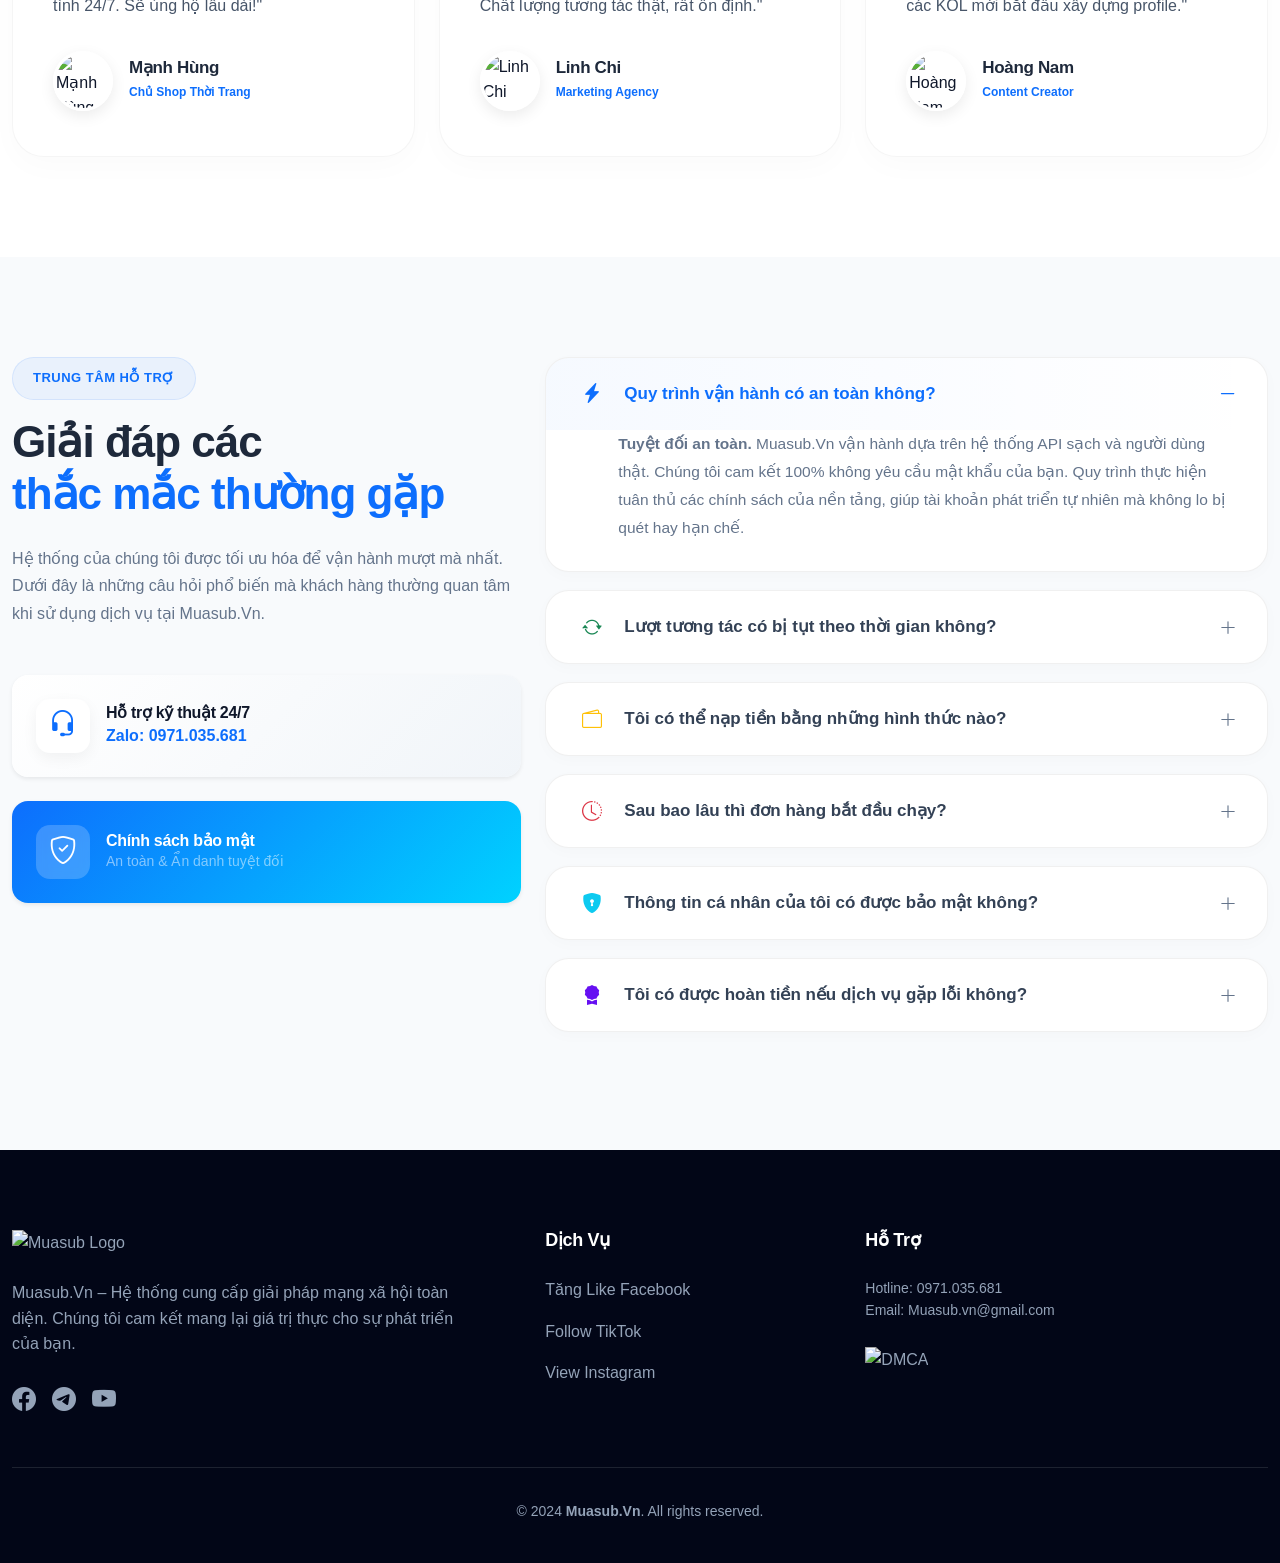
==== commit e15c113c: "Update index.html" ====
--- a/index.html
+++ b/index.html
@@ -15,9 +15,910 @@
   <!-- Vendor CSS Files -->
   <link href="https://cdn.jsdelivr.net/npm/bootstrap@5.3.3/dist/css/bootstrap.min.css" rel="stylesheet">
   <link href="https://cdn.jsdelivr.net/npm/bootstrap-icons@1.11.3/font/bootstrap-icons.min.css" rel="stylesheet">
-  <link href="https://unpkg.com/aos@2.3.1/dist/aos.css" rel="stylesheet">
-  <link href="style.css" rel="stylesheet">
-  
+
+<style>
+:root {
+      --primary-color: #0d6efd;
+      --primary-hover: #0a58ca;
+      --secondary-color: #64748b;
+      --accent-color: #00d2ff;
+      --text-dark: #0f172a;
+      --bg-light: #f8fafc;
+      --glass-bg: rgba(255, 255, 255, 0.85);
+      --border-radius-lg: 35px;
+      --border-radius-md: 20px;
+      --transition: all 0.5s cubic-bezier(0.16, 1, 0.3, 1);
+      --shadow-sm: 0 4px 6px -1px rgba(0, 0, 0, 0.05);
+      --shadow-lg: 0 20px 25px -5px rgba(0, 0, 0, 0.05), 0 10px 10px -5px rgba(0, 0, 0, 0.02);
+      
+      /* Platform Colors */
+      --fb-color: #1877f2;
+      --tt-color: #000000;
+      --ig-color: #e4405f;
+      --yt-color: #ff0000;
+      --tele-color: #24a1de;
+      --x-color: #14171a;
+    }
+
+    /* Fix lỗi hiện text/flash content khi load trang */
+    body {
+      opacity: 1 !important;
+      transition: none !important;
+      font-family: 'Be Vietnam Pro', sans-serif;
+      color: var(--text-dark);
+      background-color: #ffffff;
+      line-height: 1.6;
+    }
+html, body { 
+        scroll-behavior: smooth; 
+        overflow-x: hidden;
+        width: 100%;
+        position: relative;
+    }
+
+    h1, h2, h3, h4, h5, h6 {
+      font-weight: 800;
+      letter-spacing: -0.02em;
+    }
+
+    /* Header & Navigation */
+    .header {
+      background: var(--glass-bg);
+      backdrop-filter: blur(20px);
+      -webkit-backdrop-filter: blur(20px);
+      transition: var(--transition);
+      padding: 15px 0;
+      border-bottom: 1px solid rgba(0, 0, 0, 0.05);
+      z-index: 1000;
+    }
+    
+    .header.scrolled {
+      padding: 10px 0;
+      box-shadow: 0 10px 30px rgba(0,0,0,0.05);
+      background: rgba(255, 255, 255, 0.9);
+    }
+
+    .navmenu ul {
+      margin: 0;
+      padding: 0;
+      display: flex;
+      list-style: none;
+      align-items: center;
+      gap: 5px;
+    }
+
+    .navmenu a {
+      color: var(--text-dark);
+      padding: 8px 16px;
+      text-decoration: none;
+      font-weight: 600;
+      font-size: 15px;
+      border-radius: 50px;
+      transition: var(--transition);
+    }
+
+    .navmenu a:hover, .navmenu .active {
+      color: var(--primary-color);
+      background: rgba(13, 110, 253, 0.05);
+    }
+
+    /* Mobile Navigation Refined */
+    @media (max-width: 1199px) {
+      .mobile-nav-toggle {
+        display: block !important;
+        font-size: 32px;
+        cursor: pointer;
+        line-height: 0;
+        transition: 0.5s;
+        color: var(--text-dark);
+      }
+      .navmenu {
+        position: fixed;
+        inset: 0 0 0 auto;
+        width: 300px; 
+        height: 100vh;
+        z-index: 9999;
+        padding: 80px 25px 30px 25px;
+        background: rgba(255, 255, 255, 0.98);
+        backdrop-filter: blur(20px);
+        -webkit-backdrop-filter: blur(20px);
+        box-shadow: -15px 0 40px rgba(0,0,0,0.08);
+        transition: all 0.5s cubic-bezier(0.16, 1, 0.3, 1);
+        visibility: hidden;
+        opacity: 0;
+        transform: translateX(100%);
+        display: block;
+      }
+      .navmenu.active {
+        visibility: visible;
+        opacity: 1;
+        transform: translateX(0);
+      }
+      .navmenu ul {
+        display: flex;
+        flex-direction: column;
+        align-items: flex-start;
+        gap: 10px;
+        width: 100%;
+      }
+      .navmenu ul li { width: 100%; }
+      .navmenu a { 
+        font-size: 16px; 
+        display: flex;
+        align-items: center;
+        padding: 12px 20px;
+        width: 100%;
+        border-radius: 12px;
+      }
+      .navmenu .mobile-nav-close {
+        position: absolute;
+        top: 20px;
+        left: 20px; 
+        font-size: 32px;
+        cursor: pointer;
+        color: var(--text-dark);
+      }
+    }
+
+    .btn-getstarted {
+      background: var(--primary-color);
+      color: white;
+      padding: 12px 28px;
+      border-radius: var(--border-radius-md);
+      text-decoration: none;
+      font-weight: 700;
+      box-shadow: 0 10px 20px -5px rgba(13, 110, 253, 0.3);
+      transition: var(--transition);
+      display: inline-block;
+      text-align: center;
+    }
+
+    .btn-getstarted:hover {
+      transform: translateY(-3px);
+      box-shadow: 0 15px 25px -5px rgba(13, 110, 253, 0.4);
+      color: white;
+    }
+
+    /* Hero Section */
+    .hero {
+      padding: 160px 0 80px;
+      background: 
+        radial-gradient(circle at 90% 10%, rgba(13, 110, 253, 0.08) 0%, transparent 40%),
+        radial-gradient(circle at 10% 90%, rgba(0, 210, 255, 0.08) 0%, transparent 40%);
+      overflow: hidden;
+    }
+
+    .display-4 {
+      font-weight: 900 !important;
+      line-height: 1.1;
+      letter-spacing: -2px;
+      font-size: clamp(2.2rem, 5vw, 4rem);
+    }
+
+    .company-badge {
+      display: inline-flex;
+      align-items: center;
+      padding: 10px 20px;
+      background: rgba(13, 110, 253, 0.06);
+      border: 1px solid rgba(13, 110, 253, 0.1);
+      color: var(--primary-color);
+      border-radius: 50px;
+      font-weight: 700;
+      font-size: 13px;
+      text-transform: uppercase;
+      letter-spacing: 0.5px;
+    }
+
+    .gradient-text-container {
+      display: inline-block;
+      min-width: 150px; 
+    }
+
+    .gradient-text {
+      background: linear-gradient(135deg, #0d6efd 0%, #00d2ff 100%);
+      -webkit-background-clip: text;
+      -webkit-text-fill-color: transparent;
+      display: inline-block;
+      font-weight: 900;
+    }
+
+    .hero-image img {
+      filter: drop-shadow(0 20px 40px rgba(13, 110, 253, 0.15));
+      border: 8px solid rgba(255, 255, 255, 0.8);
+      border-radius: var(--border-radius-lg);
+      animation: float 6s ease-in-out infinite;
+      max-width: 100%;
+      height: auto;
+    }
+
+    @keyframes float {
+      0%, 100% { transform: translateY(0); }
+      50% { transform: translateY(-20px); }
+    }
+
+    #cursor {
+      color: var(--primary-color);
+      margin-left: 3px;
+      animation: blink 0.8s infinite;
+      font-weight: 300;
+    }
+    @keyframes blink { 50% { opacity: 0; } }
+
+    /* Custom Buttons */
+    .btn-lg {
+      border-radius: var(--border-radius-md) !important;
+      padding: 16px 32px;
+      font-weight: 700;
+      transition: var(--transition);
+    }
+
+    /* Section Styling */
+    .section { padding: 100px 0; overflow: hidden; }
+    .light-background { background-color: var(--bg-light); }
+    .section-title h2 { font-size: clamp(28px, 4vw, 40px); margin-bottom: 20px; font-weight: 800; }
+
+    /* Feature Item Card */
+    .feature-item-card {
+        padding: 35px;
+        border-radius: 24px;
+        height: 100%;
+        transition: var(--transition);
+        border: 1px solid transparent;
+    }
+    .feature-item-card:hover {
+        transform: translateY(-10px);
+        box-shadow: 0 20px 40px rgba(0,0,0,0.06);
+        border-color: rgba(0,0,0,0.03);
+    }
+    .feature-item-card h5 {
+        font-size: 20px;
+        color: #1e293b;
+        margin-bottom: 15px;
+        font-weight: 700;
+    }
+    .feature-item-card p {
+        font-size: 14.5px;
+        color: #64748b;
+        margin-bottom: 0;
+    }
+    .feature-icon-wrapper {
+        width: 56px;
+        height: 56px;
+        border-radius: 16px;
+        display: flex;
+        align-items: center;
+        justify-content: center;
+        margin-bottom: 25px;
+        font-size: 26px;
+    }
+    .f-yellow { background-color: #fff9f0; }
+    .f-yellow .feature-icon-wrapper { background-color: #fdedd3; color: #c89146; }
+    .f-blue { background-color: #ebf5ff; }
+    .f-blue .feature-icon-wrapper { background-color: #d7eaff; color: #3b82f6; }
+    .f-green { background-color: #e9f7ef; }
+    .f-green .feature-icon-wrapper { background-color: #d4efe0; color: #10b981; }
+    .f-pink { background-color: #fff1f1; }
+    .f-pink .feature-icon-wrapper { background-color: #ffe4e4; color: #ef4444; }
+
+    /* About Us Section Improved Styling */
+    .about-subtitle { color: var(--primary-color); font-weight: 700; font-size: 15px; margin-bottom: 12px; display: block; text-transform: uppercase; letter-spacing: 1px; }
+    .about-title { font-size: clamp(32px, 4vw, 48px); color: #1e293b; margin-bottom: 25px; line-height: 1.1; letter-spacing: -1.5px; }
+    .about-desc { color: #64748b; margin-bottom: 35px; font-size: 17px; }
+    
+    .check-list-item { 
+        display: flex; 
+        align-items: center; 
+        gap: 12px; 
+        padding: 14px 18px;
+        border-radius: 16px;
+        background: rgba(13, 110, 253, 0.03);
+        border: 1px solid rgba(13, 110, 253, 0.05);
+        font-weight: 600; 
+        font-size: 15px; 
+        color: #334155; 
+        transition: var(--transition);
+    }
+    .check-list-item:hover {
+        background: rgba(13, 110, 253, 0.08);
+        transform: translateX(5px);
+    }
+    .check-list-item i { color: #3b82f6; font-size: 18px; }
+    
+    .profile-info-card, .contact-info-card {
+      background: rgba(255, 255, 255, 0.8);
+      backdrop-filter: blur(10px);
+      -webkit-backdrop-filter: blur(10px);
+      padding: 15px 24px;
+      border-radius: 16px;
+      box-shadow: 0 10px 30px rgba(0,0,0,0.06);
+      display: flex;
+      align-items: center;
+      gap: 15px;
+      border: 1px solid rgba(255,255,255,0.4);
+      transition: var(--transition);
+    }
+    .profile-info-card:hover, .contact-info-card:hover { transform: translateY(-5px); box-shadow: 0 15px 35px rgba(0,0,0,0.1); }
+    .profile-info-card img { width: 52px; height: 52px; border-radius: 50%; object-fit: cover; border: 2px solid white; }
+    .contact-info-card .icon-box { width: 44px; height: 44px; background: linear-gradient(135deg, #ebf5ff, #d7eaff); color: #3b82f6; border-radius: 50%; display: flex; align-items: center; justify-content: center; font-size: 20px; }
+
+    .about-image-stack { position: relative; width: 100%; height: 540px; }
+    .main-img { 
+        width: 85%; 
+        height: 480px; 
+        object-fit: cover; 
+        border-radius: 40px; 
+        box-shadow: var(--shadow-lg);
+        position: absolute;
+        right: 0;
+        top: 0;
+        transition: var(--transition);
+    }
+    .sub-img { 
+        position: absolute; 
+        top: 20%; 
+        left: 0; 
+        width: 45%; 
+        height: 300px;
+        object-fit: cover;
+        border: 12px solid white; 
+        border-radius: 40px; 
+        box-shadow: 0 25px 50px rgba(0,0,0,0.15);
+        z-index: 2;
+        transition: var(--transition);
+    }
+    .about-image-stack:hover .main-img { transform: scale(1.02); }
+    .about-image-stack:hover .sub-img { transform: scale(1.05) translateY(-10px); }
+
+    /* Improved Experience Box - Glassmorphism & High End */
+    .experience-box {
+        position: absolute;
+        bottom: 30px;
+        right: -10px;
+        background: linear-gradient(135deg, rgba(13, 110, 253, 0.9) 0%, rgba(0, 210, 255, 0.8) 100%);
+        backdrop-filter: blur(12px);
+        -webkit-backdrop-filter: blur(12px);
+        color: white;
+        padding: 24px 35px;
+        border-radius: 28px;
+        text-align: center;
+        box-shadow: 0 20px 40px rgba(13, 110, 253, 0.25), inset 0 0 20px rgba(255, 255, 255, 0.2);
+        z-index: 10;
+        border: 1px solid rgba(255, 255, 255, 0.3);
+        transition: var(--transition);
+        animation: boxFloat 4s ease-in-out infinite;
+    }
+    
+    .experience-box::before {
+        content: "";
+        position: absolute;
+        inset: -5px;
+        border-radius: 32px;
+        background: linear-gradient(135deg, var(--primary-color), var(--accent-color));
+        z-index: -1;
+        opacity: 0.3;
+        filter: blur(8px);
+        animation: pulse-glow 2s infinite;
+    }
+
+    @keyframes boxFloat {
+        0%, 100% { transform: translateY(0) translateX(0); }
+        50% { transform: translateY(-10px) translateX(-5px); }
+    }
+
+    @keyframes pulse-glow {
+        0% { transform: scale(0.95); opacity: 0.2; }
+        50% { transform: scale(1.05); opacity: 0.5; }
+        100% { transform: scale(0.95); opacity: 0.2; }
+    }
+
+    .experience-box h2 { margin: 0; font-size: 48px; line-height: 1; font-weight: 900; letter-spacing: -2px; text-shadow: 0 4px 10px rgba(0,0,0,0.1); }
+    .experience-box p { margin: 0; font-size: 12px; font-weight: 800; text-transform: uppercase; letter-spacing: 1.5px; opacity: 1; margin-top: 6px; display: flex; align-items: center; justify-content: center; gap: 6px; }
+    .experience-box:hover { transform: scale(1.05) rotate(-2deg); box-shadow: 0 30px 60px rgba(13, 110, 253, 0.4); }
+
+    /* Stats Section Improved - Glassmorphism style */
+    .stat-item {
+      padding: 24px;
+      background: rgba(255, 255, 255, 0.7);
+      backdrop-filter: blur(10px);
+      -webkit-backdrop-filter: blur(10px);
+      border-radius: 22px;
+      box-shadow: 0 10px 30px -10px rgba(0,0,0,0.05);
+      display: flex;
+      align-items: center;
+      gap: 18px;
+      border: 1px solid rgba(255, 255, 255, 0.5);
+      transition: var(--transition);
+      height: 100%;
+    }
+    .stat-item:hover { 
+      transform: translateY(-8px); 
+      background: #ffffff;
+      box-shadow: 0 20px 40px -12px rgba(13, 110, 253, 0.15); 
+      border-color: rgba(13, 110, 253, 0.1);
+    }
+    .stat-icon-box {
+      width: 56px;
+      height: 56px;
+      display: flex;
+      align-items: center;
+      justify-content: center;
+      border-radius: 16px;
+      background: rgba(13, 110, 253, 0.08);
+      color: var(--primary-color);
+      font-size: 24px;
+      flex-shrink: 0;
+    }
+    .stat-item h5 { font-size: 1.25rem; font-weight: 800; color: var(--text-dark); margin: 0; }
+    .stat-item p { font-size: 13px; font-weight: 600; color: var(--secondary-color); text-transform: uppercase; letter-spacing: 0.5px; }
+
+    /* Pricing & Service Cards */
+    .pricing-card {
+      padding: 50px 40px;
+      background: white;
+      border-radius: 32px;
+      box-shadow: 0 15px 35px rgba(0, 0, 0, 0.03);
+      transition: var(--transition);
+      height: 100%;
+      border: 1px solid rgba(0, 0, 0, 0.06);
+      position: relative;
+      overflow: hidden;
+      display: flex;
+      flex-direction: column;
+    }
+
+    .pricing-card:hover { 
+      transform: translateY(-12px);
+      box-shadow: 0 30px 60px rgba(13, 110, 253, 0.12);
+      border-color: rgba(13, 110, 253, 0.3);
+    }
+
+    .pricing-card h3 { font-size: 24px; color: #1e293b; margin-bottom: 5px; font-weight: 800; }
+    .pricing-card .price { font-size: 46px; font-weight: 900; margin: 15px 0 5px; color: var(--primary-color); letter-spacing: -2px; }
+    .pricing-card .nạp-tối-thiểu { font-size: 12px; font-weight: 700; text-transform: uppercase; color: #94a3b8; letter-spacing: 1px; margin-bottom: 25px; display: block; }
+    
+    .pricing-card ul li { font-weight: 500; font-size: 15px; color: #475569; padding: 10px 0; border-bottom: 1px dashed rgba(0,0,0,0.05); }
+    .pricing-card ul li:last-child { border-bottom: none; }
+
+    .pricing-card.popular {
+      background: linear-gradient(145deg, #0d6efd 0%, #004fb3 100%);
+      color: white;
+      border: none;
+      z-index: 2;
+      box-shadow: 0 25px 50px rgba(13, 110, 253, 0.35);
+    }
+    
+    .pricing-card.popular:hover {
+      box-shadow: 0 35px 70px rgba(13, 110, 253, 0.5);
+    }
+
+    .pricing-card.popular h3, 
+    .pricing-card.popular .price, 
+    .pricing-card.popular .text-muted,
+    .pricing-card.popular ul li { color: white !important; }
+    .pricing-card.popular .nạp-tối-thiểu { color: rgba(255,255,255,0.7) !important; }
+    .pricing-card.popular ul li { border-bottom-color: rgba(255,255,255,0.1); }
+    .pricing-card.popular ul li i { color: #ffc107 !important; }
+
+    .pricing-card.exclusive {
+      background: #0f172a;
+      color: white;
+      border: 1px solid rgba(255,255,255,0.1);
+    }
+    .pricing-card.exclusive h3, 
+    .pricing-card.exclusive .price, 
+    .pricing-card.exclusive .text-muted,
+    .pricing-card.exclusive ul li { color: white !important; }
+    .pricing-card.exclusive .nạp-tối-thiểu { color: rgba(255,255,255,0.5) !important; }
+    .pricing-card.exclusive ul li { border-bottom-color: rgba(255,255,255,0.05); }
+    
+    .pricing-card.exclusive:hover {
+        border-color: var(--accent-color);
+        box-shadow: 0 30px 60px rgba(0,0,0,0.5);
+    }
+
+    .popular-badge {
+        position: absolute;
+        top: 25px;
+        right: -35px;
+        background: #ffc107;
+        color: #000;
+        padding: 5px 40px;
+        font-size: 11px;
+        font-weight: 800;
+        transform: rotate(45deg);
+        text-transform: uppercase;
+        letter-spacing: 1px;
+        box-shadow: 0 5px 10px rgba(0,0,0,0.1);
+    }
+
+    /* Refined Services Improvement - High-End Style */
+    .service-card-wrapper {
+        background: #ffffff;
+        border: 1px solid rgba(0, 0, 0, 0.08);
+        border-radius: var(--border-radius-lg);
+        padding: 50px 30px 40px;
+        transition: var(--transition);
+        height: 100%;
+        position: relative;
+        display: flex;
+        flex-direction: column;
+        align-items: center;
+        z-index: 1;
+        overflow: hidden;
+        text-align: center;
+        box-shadow: 0 10px 30px rgba(0, 0, 0, 0.04), 0 4px 8px rgba(0,0,0,0.02);
+    }
+    
+    .service-card-wrapper::after {
+        content: "";
+        position: absolute;
+        bottom: 0;
+        left: 0;
+        width: 100%;
+        height: 4px;
+        background: transparent;
+        transition: var(--transition);
+    }
+
+    .service-card-wrapper:hover {
+        transform: translateY(-15px);
+        box-shadow: 0 40px 70px -15px rgba(0, 0, 0, 0.12);
+        border-color: transparent;
+    }
+
+    /* Platform Color Accents */
+    .service-card-wrapper.fb-card:hover::after { background: var(--fb-color); }
+    .service-card-wrapper.tt-card:hover::after { background: var(--tt-color); }
+    .service-card-wrapper.ig-card:hover::after { background: var(--ig-color); }
+    .service-card-wrapper.yt-card:hover::after { background: var(--yt-color); }
+    .service-card-wrapper.tele-card:hover::after { background: var(--tele-color); }
+    .service-card-wrapper.x-card:hover::after { background: var(--x-color); }
+
+    .service-icon-box {
+        width: 90px;
+        height: 90px;
+        border-radius: 24px;
+        display: flex;
+        align-items: center;
+        justify-content: center;
+        margin-bottom: 25px;
+        transition: var(--transition);
+        background: #f8fafc;
+        box-shadow: inset 0 2px 4px rgba(0,0,0,0.05);
+        position: relative;
+        z-index: 2;
+    }
+    
+    .service-card-wrapper:hover .service-icon-box {
+        transform: scale(1.1) rotate(5deg);
+        background: white;
+        box-shadow: 0 15px 30px rgba(0,0,0,0.08);
+    }
+    
+    .service-card-wrapper h4 {
+        color: #1e293b;
+        font-size: 22px;
+        transition: var(--transition);
+    }
+
+    .service-tag-container {
+        display: flex;
+        flex-wrap: wrap;
+        gap: 8px;
+        justify-content: center;
+        margin-bottom: 25px;
+    }
+    
+    .service-tag {
+        font-size: 10px;
+        font-weight: 800;
+        padding: 5px 12px;
+        border-radius: 50px;
+        background: #f1f5f9;
+        color: #64748b;
+        text-transform: uppercase;
+        letter-spacing: 0.8px;
+        border: 1px solid rgba(0,0,0,0.02);
+        transition: var(--transition);
+    }
+
+    .service-card-wrapper:hover .service-tag {
+        background: white;
+        border-color: rgba(0,0,0,0.1);
+    }
+    
+    .service-badge {
+        position: absolute;
+        top: 25px;
+        right: 25px;
+        padding: 6px 14px;
+        border-radius: 50px;
+        font-size: 11px;
+        font-weight: 800;
+        text-transform: uppercase;
+        letter-spacing: 0.5px;
+        z-index: 2;
+        box-shadow: 0 2px 5px rgba(0,0,0,0.05);
+    }
+
+    .system-status {
+        position: absolute;
+        top: 28px;
+        left: 28px;
+        display: flex;
+        align-items: center;
+        gap: 6px;
+        font-size: 10px;
+        font-weight: 800;
+        color: #10b981;
+        text-transform: uppercase;
+        z-index: 2;
+    }
+
+    .status-dot {
+        width: 8px;
+        height: 8px;
+        background-color: #10b981;
+        border-radius: 50%;
+        animation: pulse-green 2s infinite;
+    }
+
+    @keyframes pulse-green {
+      0% { box-shadow: 0 0 0 0 rgba(16, 185, 129, 0.7); }
+      70% { box-shadow: 0 0 0 10px rgba(16, 185, 129, 0); }
+      100% { box-shadow: 0 0 0 0 rgba(16, 185, 129, 0); }
+    }
+
+    .btn-service {
+        margin-top: auto;
+        padding: 14px 28px;
+        border-radius: 50px;
+        background: #f1f5f9;
+        font-weight: 700;
+        font-size: 14px;
+        color: var(--text-dark);
+        text-decoration: none;
+        display: flex;
+        align-items: center;
+        gap: 8px;
+        transition: var(--transition);
+        border: 1px solid transparent;
+        z-index: 2;
+    }
+
+    .service-card-wrapper:hover .btn-service { 
+        background: var(--primary-color);
+        color: white;
+        box-shadow: 0 10px 20px rgba(13, 110, 253, 0.2);
+    }
+
+    /* Testimonial IMPROVED */
+    .testimonial-item {
+        background: white;
+        padding: 45px 40px;
+        border-radius: 32px;
+        box-shadow: 0 10px 30px rgba(0,0,0,0.02);
+        transition: var(--transition);
+        border: 1px solid rgba(0,0,0,0.04);
+        height: 100%;
+        position: relative;
+        display: flex;
+        flex-direction: column;
+    }
+    .testimonial-item::before {
+        content: "\F50E";
+        font-family: "bootstrap-icons";
+        position: absolute;
+        top: 25px;
+        right: 35px;
+        font-size: 50px;
+        color: rgba(13, 110, 253, 0.05);
+        z-index: 0;
+    }
+    .testimonial-item:hover { 
+        transform: translateY(-12px); 
+        box-shadow: 0 30px 60px rgba(13, 110, 253, 0.08);
+        border-color: rgba(13, 110, 253, 0.1);
+    }
+    .stars { color: #ffc107; margin-bottom: 20px; font-size: 14px; letter-spacing: 2px; }
+    .testimonial-item p {
+        font-size: 16px;
+        line-height: 1.8;
+        color: #475569;
+        margin-bottom: 30px;
+        flex-grow: 1;
+        position: relative;
+        z-index: 1;
+    }
+    .user-info img { 
+        width: 60px; 
+        height: 60px; 
+        border-radius: 50%; 
+        border: 3px solid #fff; 
+        box-shadow: 0 5px 15px rgba(0,0,0,0.08); 
+        object-fit: cover; 
+    }
+    .user-info h6 { font-size: 17px; margin-bottom: 2px; color: #1e293b; }
+    .user-info small { color: var(--primary-color) !important; font-weight: 600; font-size: 12px; }
+
+    /* FAQ IMPROVED Styles */
+    .faq-title { font-size: clamp(32px, 4vw, 44px); color: #1e293b; line-height: 1.2; letter-spacing: -1px; }
+    .faq-subtitle { color: #64748b; font-size: 16px; line-height: 1.7; }
+    .accordion-custom .accordion-item {
+        background: #ffffff;
+        border: 1px solid rgba(0, 0, 0, 0.06);
+        border-radius: 24px !important;
+        margin-bottom: 18px;
+        overflow: hidden;
+        transition: var(--transition);
+        box-shadow: 0 4px 15px rgba(0,0,0,0.02);
+    }
+    .accordion-custom .accordion-item:hover { 
+        transform: translateY(-3px);
+        border-color: var(--primary-color);
+        box-shadow: 0 15px 35px rgba(13, 110, 253, 0.08); 
+    }
+    .accordion-custom .accordion-button {
+        background-color: transparent;
+        padding: 24px 30px;
+        font-weight: 700;
+        color: #334155;
+        box-shadow: none;
+        font-size: 17px;
+        transition: var(--transition);
+        border: none;
+        display: flex;
+        align-items: center;
+    }
+    .accordion-custom .accordion-button:not(.collapsed) { 
+        color: var(--primary-color); 
+        background: linear-gradient(90deg, rgba(13, 110, 253, 0.04) 0%, transparent 100%);
+    }
+    .accordion-custom .accordion-button::after {
+        background-image: url("data:image/svg+xml,%3csvg xmlns='http://www.w3.org/2000/svg' viewBox='0 0 16 16' fill='%2364748b'%3e%3cpath fill-rule='evenodd' d='M8 2a.5.5 0 0 1 .5.5v5h5a.5.5 0 0 1 0 1h-5v5a.5.5 0 0 1-1 0v-5h-5a.5.5 0 0 1 0-1h5v-5A.5.5 0 0 1 8 2z'/%3e%3c/svg%3e");
+        background-size: 1.1rem;
+        width: 1.1rem; height: 1.1rem;
+        transition: transform 0.5s cubic-bezier(0.16, 1, 0.3, 1);
+    }
+    .accordion-custom .accordion-button:not(.collapsed)::after {
+        background-image: url("data:image/svg+xml,%3csvg xmlns='http://www.w3.org/2000/svg' viewBox='0 0 16 16' fill='%230d6efd'%3e%3cpath fill-rule='evenodd' d='M2 8a.5.5 0 0 1 .5-.5h11a.5.5 0 0 1 0 1h-11A.5.5 0 0 1 2 8z'/%3e%3c/svg%3e");
+        transform: rotate(180deg);
+    }
+    .accordion-custom .accordion-body {
+        padding: 0 30px 30px 72px;
+        color: #64748b;
+        font-size: 15.5px;
+        line-height: 1.8;
+    }
+    
+    /* Footer */
+    .footer { background: #020617; color: #94a3b8; padding: 80px 0 40px; overflow: hidden; }
+    .footer h5 { color: white; font-size: 18px; margin-bottom: 25px; }
+    .footer a { color: #94a3b8; text-decoration: none; transition: var(--transition); }
+    .footer a:hover { color: var(--primary-color); transform: translateX(5px); display: inline-block; }
+
+    /* Main Content Wrapper */
+    .main { overflow-x: hidden; width: 100%; position: relative; }
+
+    /* Responsive Improvements */
+    @media (max-width: 991.98px) {
+      .section { padding: 60px 0; }
+      .hero { padding: 140px 0 40px; text-align: center; }
+      .hero-buttons { justify-content: center; }
+      .about-image-stack { height: auto; margin-top: 40px; padding-bottom: 100px; display: flex; justify-content: center; position: relative;}
+      .main-img { width: 100%; position: relative; height: 350px; right: auto; border-radius: 20px; }
+      .sub-img { display: none; }
+      .experience-box { 
+          position: absolute; 
+          right: 20px !important; 
+          transform: none;
+          bottom: 20px; 
+          width: auto; 
+          min-width: 140px; 
+          padding: 15px 25px; 
+      }
+      .experience-box h2 { font-size: 38px; }
+      .pricing-card { padding: 30px 20px; }
+      .pricing-card.popular { transform: none !important; }
+    }
+
+    @media (max-width: 575.98px) {
+      .stat-item { padding: 18px; gap: 12px; }
+      .stat-icon-box { width: 44px; height: 44px; font-size: 20px; }
+      .stat-item h5 { font-size: 1.1rem; }
+      .hero-buttons { flex-direction: column; width: 100%; gap: 10px !important; }
+      .hero-buttons .btn { width: 100%; padding: 14px; }
+      .about-image-stack { padding-bottom: 80px; }
+      .experience-box { 
+          min-width: 130px; 
+          padding: 15px 20px;
+          bottom: 15px;
+          right: 15px !important;
+      }
+      .experience-box h2 { font-size: 32px; }
+      .display-4 { font-size: 2.2rem; }
+      .testimonial-item { padding: 35px 25px; }
+      .service-card-wrapper { padding: 40px 20px 30px; }
+      .accordion-custom .accordion-body { padding-left: 30px; }
+    }
+
+
+/* ===== FIX BẢN DÁN FULL HTML CUSTOM ===== */
+html,
+body,
+.index-page {
+  opacity: 1 !important;
+  visibility: visible !important;
+  height: auto !important;
+  min-height: 0 !important;
+  overflow-x: hidden !important;
+}
+
+body {
+  margin: 0 !important;
+  padding: 0 !important;
+}
+
+[data-aos],
+[data-aos-delay],
+.aos-init,
+.aos-animate {
+  opacity: 1 !important;
+  transform: none !important;
+  visibility: visible !important;
+  transition: none !important;
+}
+
+.header.fixed-top {
+  position: relative !important;
+  top: auto !important;
+}
+
+.hero {
+  padding-top: 60px !important;
+}
+
+.main,
+section,
+.container,
+.container-xl {
+  max-width: 100% !important;
+}
+
+img {
+  max-width: 100% !important;
+  height: auto;
+}
+
+@media (max-width: 768px) {
+  .hero {
+    padding-top: 35px !important;
+    text-align: center;
+  }
+
+  .display-4 {
+    font-size: 2rem !important;
+    line-height: 1.25 !important;
+  }
+
+  .hero-buttons {
+    flex-direction: column !important;
+  }
+
+  .hero-buttons .btn {
+    width: 100% !important;
+  }
+
+  .navmenu {
+    width: 85vw !important;
+  }
+
+  .section {
+    padding: 45px 0 !important;
+  }
+}
+
+</style>
 </head>
 
 <body class="index-page">
@@ -54,7 +955,7 @@
 
     <!-- Hero Section -->
     <section id="hero" class="hero section">
-      <div class="container" data-aos="fade-up" data-aos-delay="100">
+      <div class="container">
         <div class="row align-items-center">
           <div class="col-lg-6">
             <div class="hero-content">
@@ -78,7 +979,7 @@
           </div>
 
           <div class="col-lg-6 mt-5 mt-lg-0">
-            <div class="hero-image text-center position-relative" data-aos="zoom-in" data-aos-delay="200">
+            <div class="hero-image text-center position-relative">
               <img src="https://i.imgur.com/fTsu8jS.jpeg" alt="Hero Banner" class="img-fluid">
             </div>
           </div>
@@ -86,7 +987,7 @@
 
         <!-- Stats Section Improved -->
         <div class="row g-3 g-lg-4 mt-4 mt-lg-5">
-          <div class="col-6 col-lg-3" data-aos="fade-up" data-aos-delay="300">
+          <div class="col-6 col-lg-3">
             <div class="stat-item">
               <div class="stat-icon-box"><i class="bi bi-people-fill"></i></div>
               <div>
@@ -95,7 +996,7 @@
               </div>
             </div>
           </div>
-          <div class="col-6 col-lg-3" data-aos="fade-up" data-aos-delay="400">
+          <div class="col-6 col-lg-3">
             <div class="stat-item">
               <div class="stat-icon-box" style="background: rgba(25, 135, 84, 0.08); color: #198754;"><i class="bi bi-rocket-takeoff-fill"></i></div>
               <div>
@@ -104,7 +1005,7 @@
               </div>
             </div>
           </div>
-          <div class="col-6 col-lg-3" data-aos="fade-up" data-aos-delay="500">
+          <div class="col-6 col-lg-3">
             <div class="stat-item">
               <div class="stat-icon-box" style="background: rgba(255, 193, 7, 0.08); color: #ffc107;"><i class="bi bi-cpu-fill"></i></div>
               <div>
@@ -113,7 +1014,7 @@
               </div>
             </div>
           </div>
-          <div class="col-6 col-lg-3" data-aos="fade-up" data-aos-delay="600">
+          <div class="col-6 col-lg-3">
             <div class="stat-item">
               <div class="stat-icon-box" style="background: rgba(220, 53, 69, 0.08); color: #dc3545;"><i class="bi bi-shield-lock-fill"></i></div>
               <div>
@@ -130,7 +1031,7 @@
     <section id="about" class="section">
         <div class="container">
             <div class="row align-items-center">
-                <div class="col-lg-6" data-aos="fade-right">
+                <div class="col-lg-6">
                     <span class="about-subtitle">Về Chúng Tôi</span>
                     <h2 class="about-title fw-bold">Giải pháp tối ưu tương tác MXH</h2>
                     <p class="about-desc">Chúng tôi cung cấp các giải pháp tối ưu và chiến lược hiệu quả giúp tăng cường sự hiện diện của bạn trên mạng xã hội, kết nối bạn với cộng đồng mục tiêu và thúc đẩy sự phát triển bền vững của thương hiệu.</p>
@@ -164,10 +1065,10 @@
                     </div>
                 </div>
                 
-                <div class="col-lg-6 mt-5 mt-lg-0" data-aos="fade-left">
+                <div class="col-lg-6 mt-5 mt-lg-0">
                     <div class="hero-image text-center aos-init aos-animate" style="position: relative;">
                         <img src="https://i.imgur.com/WOaCtv7.jpeg" alt="Văn phòng" class="img-fluid" style="border-radius: 40px; box-shadow: var(--shadow-lg);">
-                        <div class="experience-box" data-aos="zoom-in" data-aos-delay="300" style="bottom: 20px; right: 20px;">
+                        <div class="experience-box" style="bottom: 20px; right: 20px;">
                             <h2 class="fw-bold">3+</h2>
                             <p>Năm Kinh Nghiệm</p>
                         </div>
@@ -181,28 +1082,28 @@
     <section class="section py-5 light-background">
         <div class="container">
             <div class="row g-4">
-                <div class="col-lg-3 col-md-6" data-aos="fade-up" data-aos-delay="100">
+                <div class="col-lg-3 col-md-6">
                     <div class="feature-item-card f-yellow">
                         <div class="feature-icon-wrapper"><i class="bi bi-award"></i></div>
                         <h5>Chất Lượng Cao</h5>
                         <p>Dịch vụ đạt nhiều giải thưởng uy tín, đảm bảo chất lượng vượt trội nhất.</p>
                     </div>
                 </div>
-                <div class="col-lg-3 col-md-6" data-aos="fade-up" data-aos-delay="200">
+                <div class="col-lg-3 col-md-6">
                     <div class="feature-item-card f-blue">
                         <div class="feature-icon-wrapper"><i class="bi bi-patch-check"></i></div>
                         <h5>Cá Nhân Hóa</h5>
                         <p>Chiến lược mạng xã hội được tối ưu hóa cho từng nhu cầu riêng biệt.</p>
                     </div>
                 </div>
-                <div class="col-lg-3 col-md-6" data-aos="fade-up" data-aos-delay="300">
+                <div class="col-lg-3 col-md-6">
                     <div class="feature-item-card f-green">
                         <div class="feature-icon-wrapper"><i class="bi bi-brightness-high"></i></div>
                         <h5>Hỗ Trợ 24/7</h5>
                         <p>Đội ngũ chuyên gia luôn sẵn sàng hỗ trợ bạn mọi lúc mọi nơi.</p>
                     </div>
                 </div>
-                <div class="col-lg-3 col-md-6" data-aos="fade-up" data-aos-delay="400">
+                <div class="col-lg-3 col-md-6">
                     <div class="feature-item-card f-pink">
                         <div class="feature-icon-wrapper"><i class="bi bi-shield-check"></i></div>
                         <h5>Nhanh Chóng</h5>
@@ -216,7 +1117,7 @@
     <!-- Services Section IMPROVED -->
     <section id="services" class="section">
       <div class="container">
-        <div class="section-title text-center mb-5" data-aos="fade-up">
+        <div class="section-title text-center mb-5">
           <span class="about-subtitle">Nền Tảng Hỗ Trợ</span>
           <h2>Dịch Vụ Nổi Bật</h2>
           <p class="text-muted mx-auto" style="max-width: 600px;">Hệ thống tự động 100%, an toàn tuyệt đối và mang lại hiệu quả tăng trưởng tức thì.</p>
@@ -224,7 +1125,7 @@
         
         <div class="row g-4">
           <!-- Facebook -->
-          <div class="col-lg-4 col-md-6" data-aos="fade-up" data-aos-delay="100">
+          <div class="col-lg-4 col-md-6">
             <div class="service-card-wrapper fb-card">
               <div class="system-status"><span class="status-dot"></span> Ổn định</div>
               <span class="service-badge bg-primary-subtle text-primary">Phổ biến</span>
@@ -242,7 +1143,7 @@
           </div>
           
           <!-- TikTok -->
-          <div class="col-lg-4 col-md-6" data-aos="fade-up" data-aos-delay="200">
+          <div class="col-lg-4 col-md-6">
             <div class="service-card-wrapper tt-card">
               <div class="system-status"><span class="status-dot"></span> Ổn định</div>
               <span class="service-badge bg-danger-subtle text-danger">Hot nhất</span>
@@ -260,7 +1161,7 @@
           </div>
 
           <!-- Instagram -->
-          <div class="col-lg-4 col-md-6" data-aos="fade-up" data-aos-delay="300">
+          <div class="col-lg-4 col-md-6">
             <div class="service-card-wrapper ig-card">
               <div class="system-status"><span class="status-dot"></span> Ổn định</div>
               <span class="service-badge bg-warning-subtle text-warning">Chuyên nghiệp</span>
@@ -278,7 +1179,7 @@
           </div>
 
           <!-- YouTube -->
-          <div class="col-lg-4 col-md-6" data-aos="fade-up" data-aos-delay="400">
+          <div class="col-lg-4 col-md-6">
             <div class="service-card-wrapper yt-card">
               <div class="system-status"><span class="status-dot"></span> Ổn định</div>
               <span class="service-badge bg-info-subtle text-info">Uy tín</span>
@@ -296,7 +1197,7 @@
           </div>
 
           <!-- Telegram -->
-          <div class="col-lg-4 col-md-6" data-aos="fade-up" data-aos-delay="500">
+          <div class="col-lg-4 col-md-6">
             <div class="service-card-wrapper tele-card">
               <div class="system-status"><span class="status-dot"></span> Ổn định</div>
               <span class="service-badge bg-success-subtle text-success">Bảo mật</span>
@@ -314,7 +1215,7 @@
           </div>
 
           <!-- Twitter / X -->
-          <div class="col-lg-4 col-md-6" data-aos="fade-up" data-aos-delay="600">
+          <div class="col-lg-4 col-md-6">
             <div class="service-card-wrapper x-card">
               <div class="system-status"><span class="status-dot"></span> Ổn định</div>
               <span class="service-badge bg-secondary-subtle text-secondary">Toàn cầu</span>
@@ -337,7 +1238,7 @@
     <!-- Pricing Section -->
     <section id="pricing" class="section light-background">
       <div class="container">
-        <div class="section-title text-center mb-5" data-aos="fade-up">
+        <div class="section-title text-center mb-5">
           <span class="about-subtitle">Quyền lợi thành viên</span>
           <h2>Bảng Giá Cấp Bậc</h2>
           <p class="text-muted">Nạp càng nhiều - Ưu đãi càng cao - Thu nhập càng lớn</p>
@@ -345,7 +1246,7 @@
         <div class="row g-4 justify-content-center align-items-stretch">
           
           <!-- CTV -->
-          <div class="col-lg-4 col-md-6" data-aos="fade-up" data-aos-delay="100">
+          <div class="col-lg-4 col-md-6">
             <div class="pricing-card">
               <div class="mb-4">
                   <span class="badge bg-primary-subtle text-primary px-3 py-2 rounded-pill fw-bold" style="font-size: 11px;">LEVEL 01</span>
@@ -364,7 +1265,7 @@
           </div>
 
           <!-- Đại Lý -->
-          <div class="col-lg-4 col-md-6" data-aos="fade-up" data-aos-delay="200">
+          <div class="col-lg-4 col-md-6">
             <div class="pricing-card popular shadow-lg">
               <div class="popular-badge">Phổ biến nhất</div>
               <div class="mb-4">
@@ -385,7 +1286,7 @@
           </div>
 
           <!-- Nhà Phân Phối -->
-          <div class="col-lg-4 col-md-6" data-aos="fade-up" data-aos-delay="300">
+          <div class="col-lg-4 col-md-6">
             <div class="pricing-card exclusive">
               <div class="mb-4">
                   <span class="badge bg-info-subtle text-info px-3 py-2 rounded-pill fw-bold" style="font-size: 11px;">LEVEL 03</span>
@@ -411,13 +1312,13 @@
     <!-- Testimonials Section -->
     <section id="testimonials" class="section">
       <div class="container">
-        <div class="section-title text-center mb-5" data-aos="fade-up">
+        <div class="section-title text-center mb-5">
           <span class="about-subtitle">Đánh Giá Thực Tế</span>
           <h2>Khách Hàng Nói Gì?</h2>
           <p class="text-muted">Sự tin tưởng của hơn 35,000 người dùng là minh chứng cho chất lượng dịch vụ của chúng tôi.</p>
         </div>
         <div class="row g-4">
-          <div class="col-lg-4" data-aos="fade-up" data-aos-delay="100">
+          <div class="col-lg-4">
             <div class="testimonial-item">
               <div class="stars">
                 <i class="bi bi-star-fill"></i><i class="bi bi-star-fill"></i><i class="bi bi-star-fill"></i><i class="bi bi-star-fill"></i><i class="bi bi-star-fill"></i>
@@ -432,7 +1333,7 @@
               </div>
             </div>
           </div>
-          <div class="col-lg-4" data-aos="fade-up" data-aos-delay="200">
+          <div class="col-lg-4">
             <div class="testimonial-item">
               <div class="stars">
                 <i class="bi bi-star-fill"></i><i class="bi bi-star-fill"></i><i class="bi bi-star-fill"></i><i class="bi bi-star-fill"></i><i class="bi bi-star-fill"></i>
@@ -447,7 +1348,7 @@
               </div>
             </div>
           </div>
-          <div class="col-lg-4" data-aos="fade-up" data-aos-delay="300">
+          <div class="col-lg-4">
             <div class="testimonial-item">
               <div class="stars">
                 <i class="bi bi-star-fill"></i><i class="bi bi-star-fill"></i><i class="bi bi-star-fill"></i><i class="bi bi-star-fill"></i><i class="bi bi-star-fill"></i>
@@ -470,7 +1371,7 @@
     <section id="faq" class="section light-background">
       <div class="container">
         <div class="row gy-5">
-            <div class="col-lg-5" data-aos="fade-up">
+            <div class="col-lg-5">
                 <div class="company-badge mb-3">Trung tâm hỗ trợ</div>
                 <h2 class="faq-title fw-bold mb-4">Giải đáp các <span class="text-primary d-md-block">thắc mắc thường gặp</span></h2>
                 <p class="faq-subtitle mb-5">Hệ thống của chúng tôi được tối ưu hóa để vận hành mượt mà nhất. Dưới đây là những câu hỏi phổ biến mà khách hàng thường quan tâm khi sử dụng dịch vụ tại Muasub.Vn.</p>
@@ -496,7 +1397,7 @@
                 </div>
             </div>
 
-            <div class="col-lg-7" data-aos="fade-up" data-aos-delay="100">
+            <div class="col-lg-7">
                 <div class="accordion accordion-custom" id="faqAccordion">
                     <!-- Q1 -->
                     <div class="accordion-item">
@@ -626,8 +1527,7 @@
 
   <!-- Scripts -->
   <script src="https://cdn.jsdelivr.net/npm/bootstrap@5.3.3/dist/js/bootstrap.bundle.min.js"></script>
-  <script src="https://unpkg.com/aos@2.3.1/dist/aos.js"></script>
-  <script src="https://cdn.jsdelivr.net/npm/@srexi/purecounterjs/dist/purecounter_vanilla.js"></script>
+<script src="https://cdn.jsdelivr.net/npm/@srexi/purecounterjs/dist/purecounter_vanilla.js"></script>
 
   <script>
     document.addEventListener('DOMContentLoaded', function() {
@@ -638,16 +1538,7 @@
 
         // Init AOS - Fix lỗi mobile hiện quá nhanh bằng cách bật AOS cho mobile 
         // và tinh chỉnh offset hợp lý
-        AOS.init({ 
-            duration: 1000, 
-            easing: 'cubic-bezier(0.16, 1, 0.3, 1)', 
-            once: true,
-            offset: 120, // Chỉ hiện khi cuộn qua phần tử 120px
-            delay: 50,
-            disable: false // Bật AOS cho tất cả thiết bị để đảm bảo tính nhất quán
-        });
-
-        // Init PureCounter
+// Init PureCounter
         new PureCounter();
 
         // Header scroll effect
